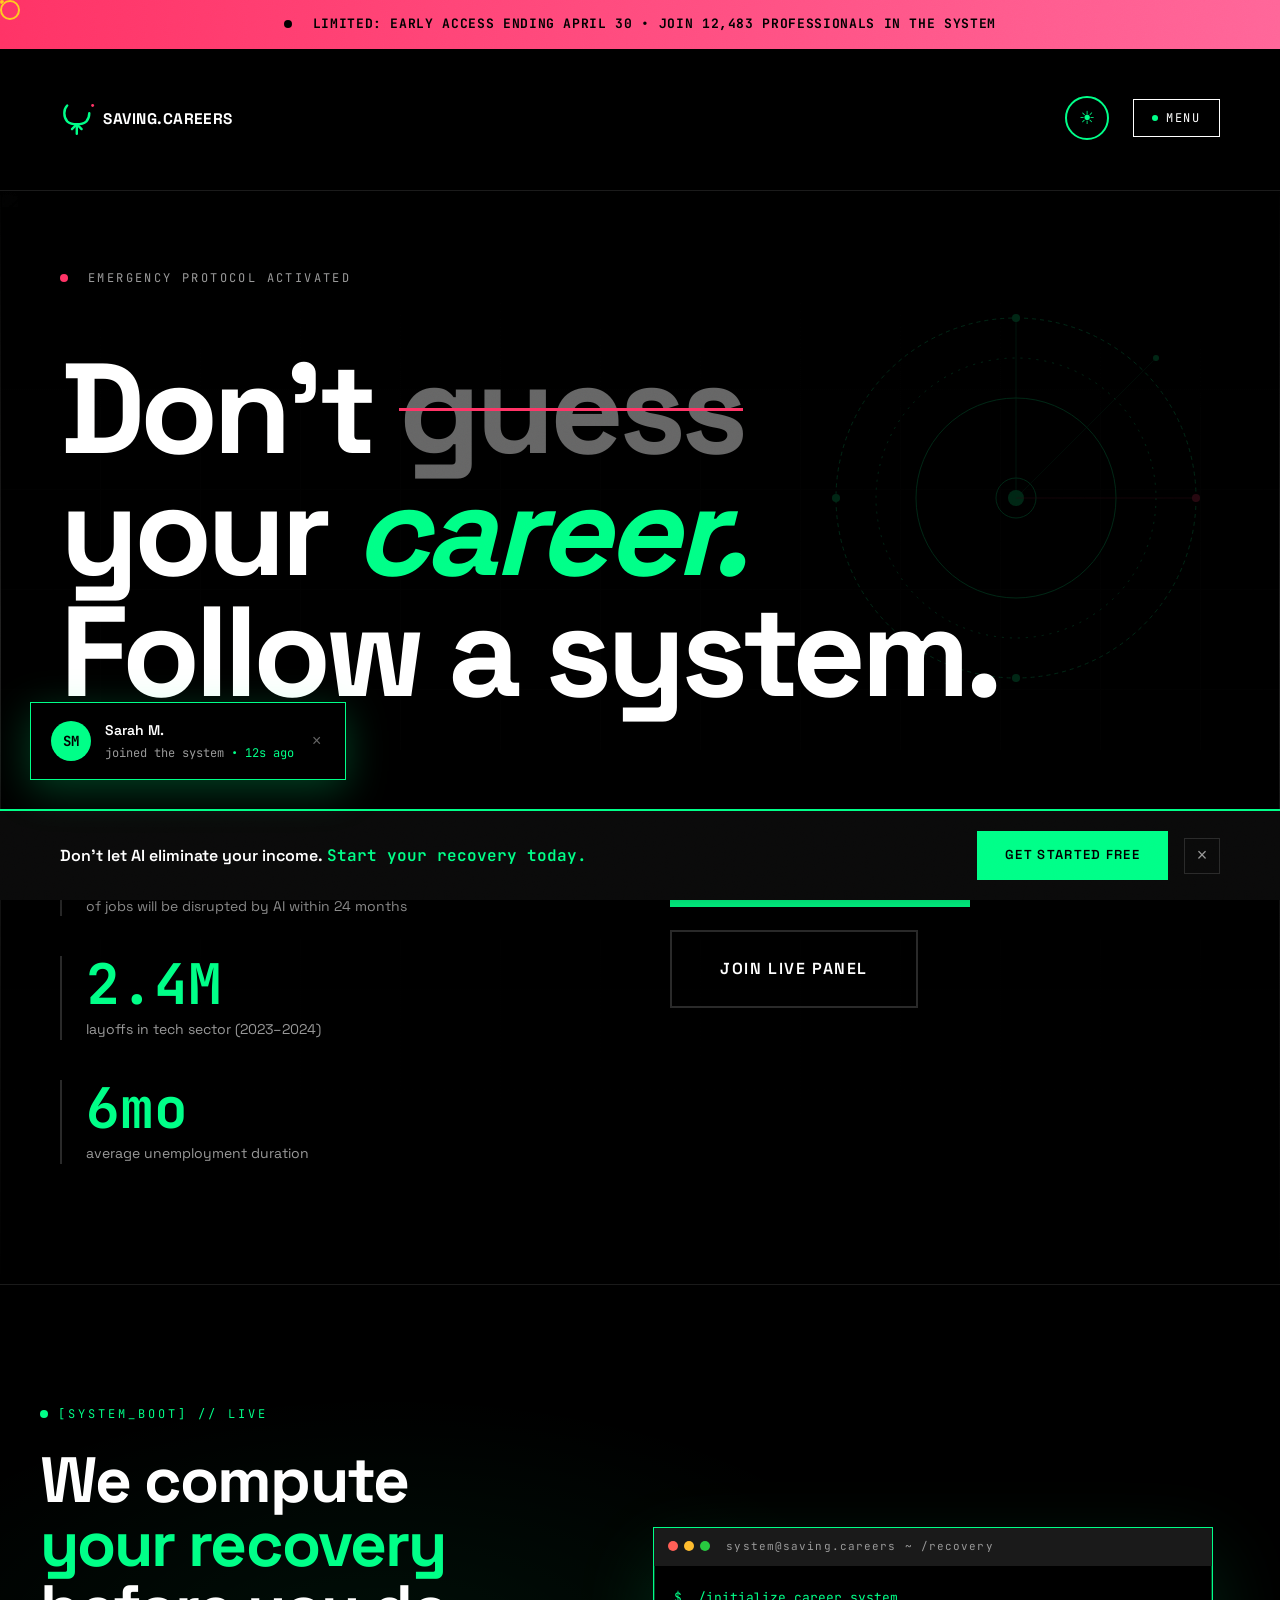
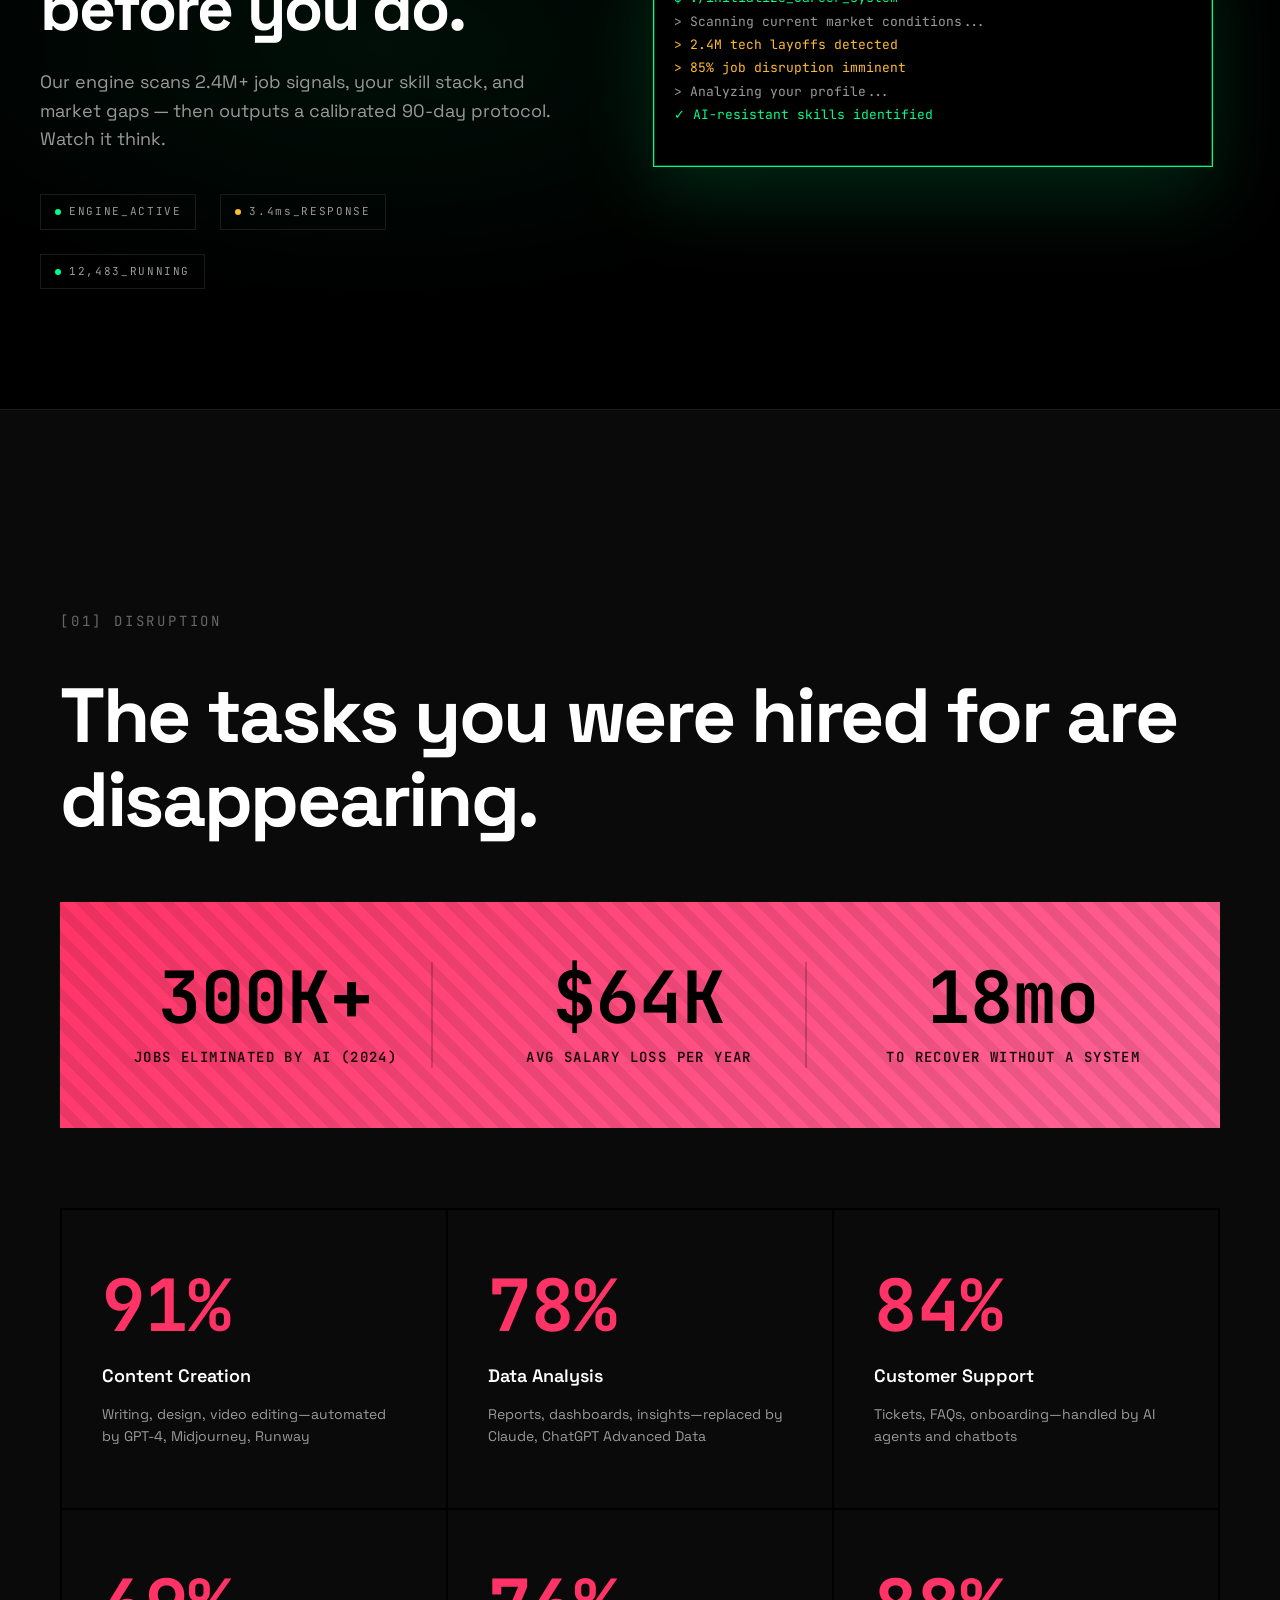
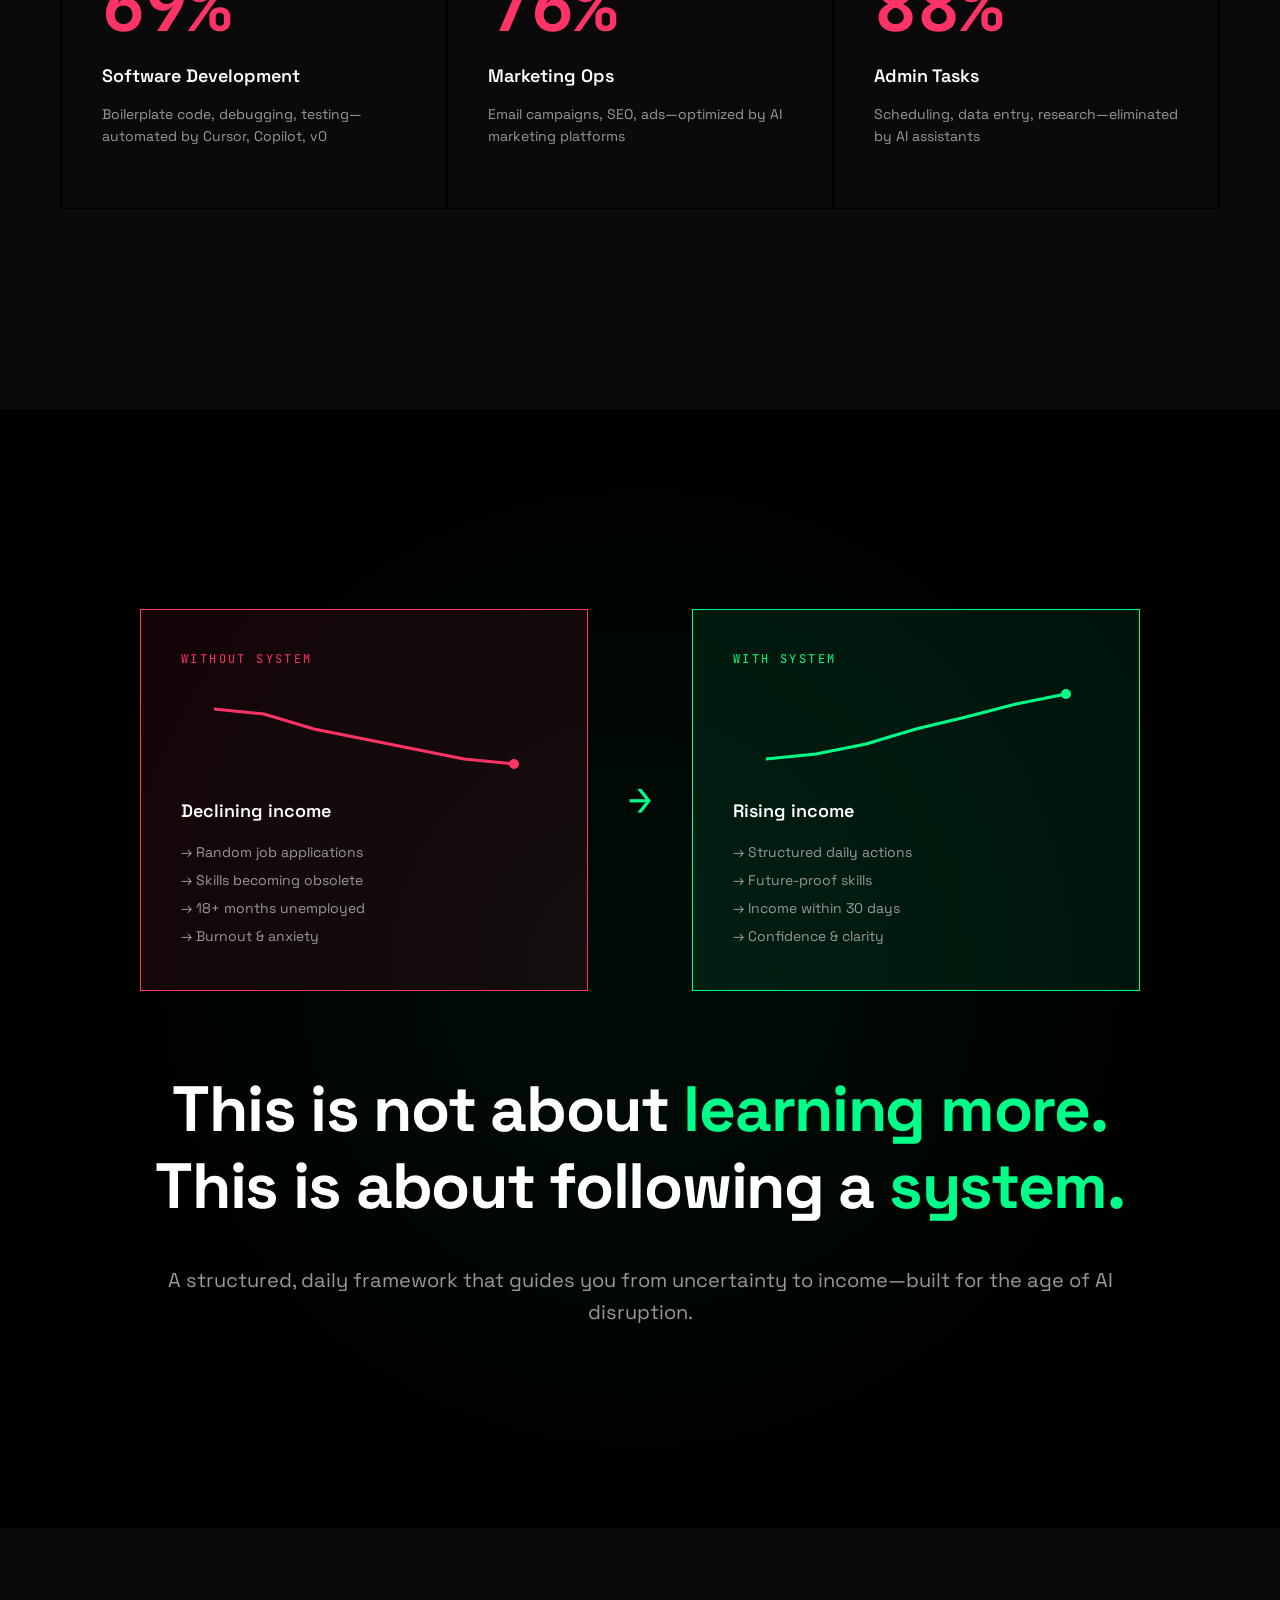
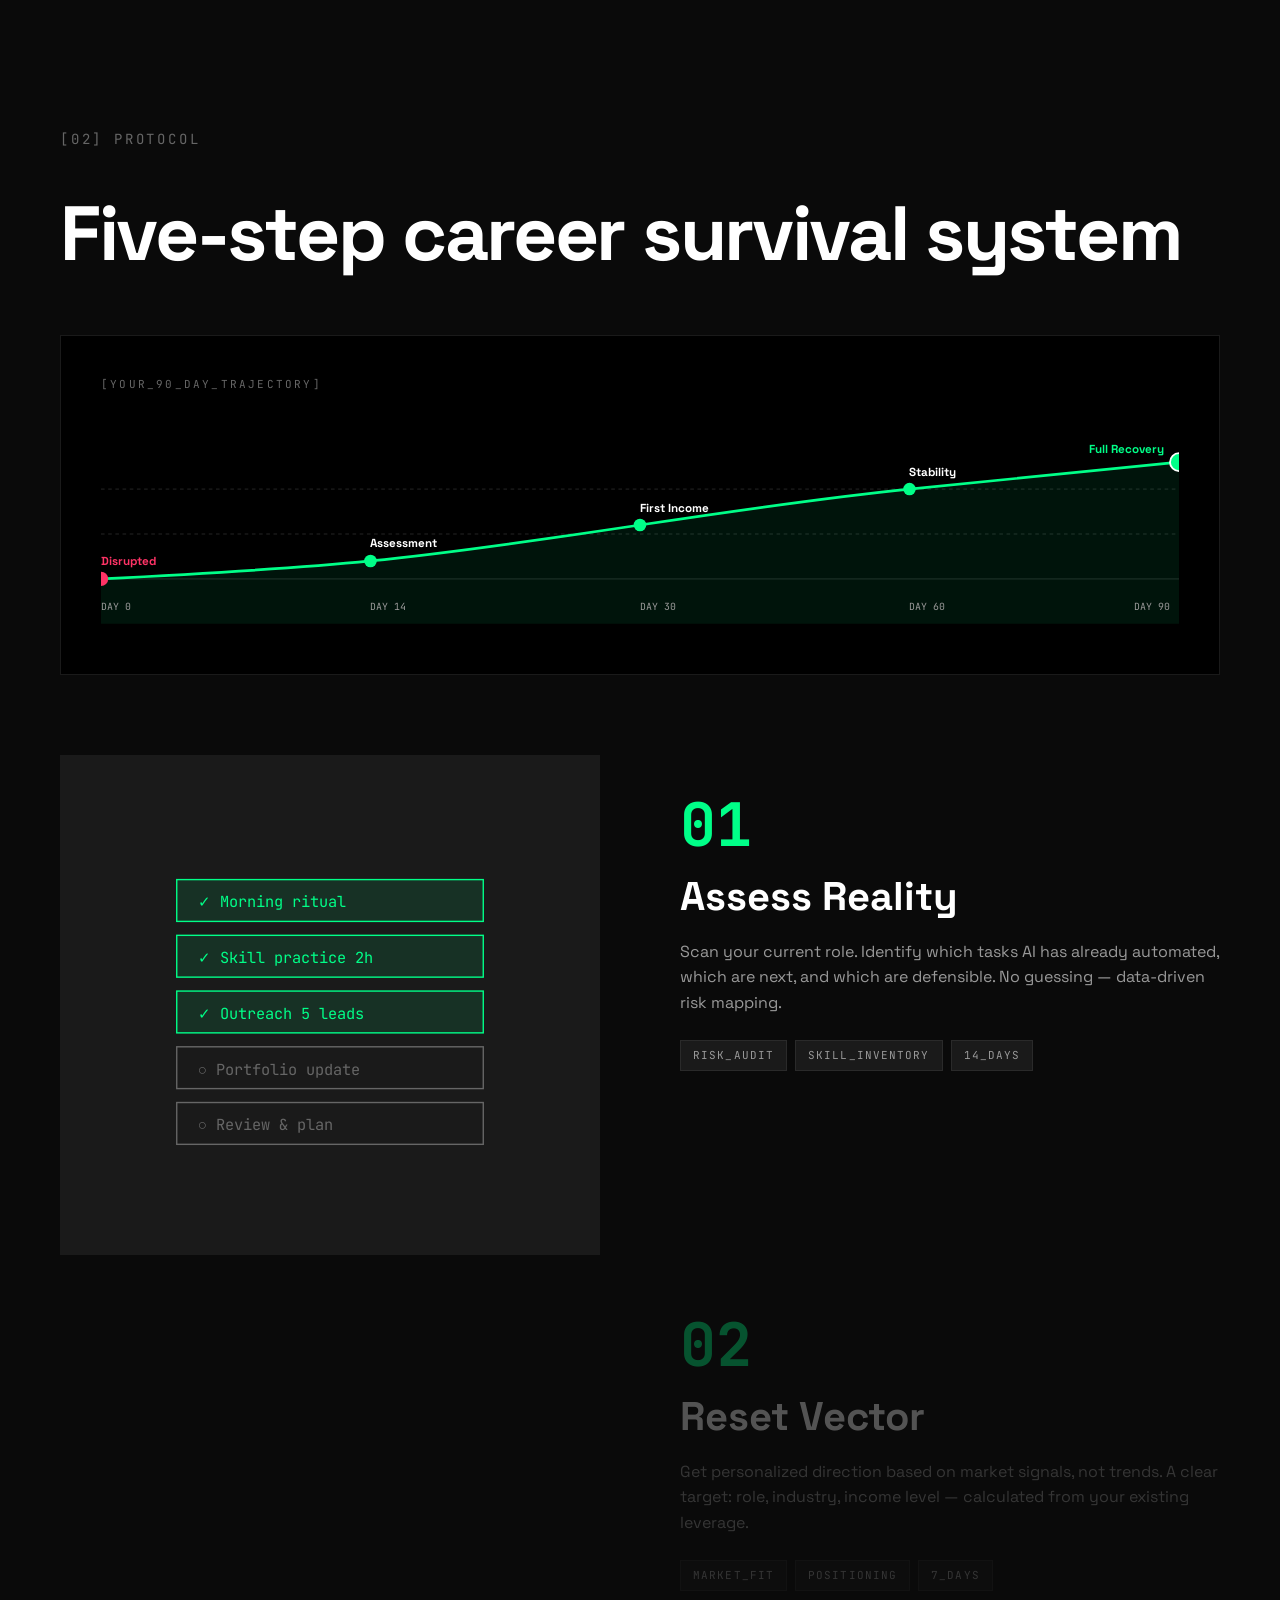
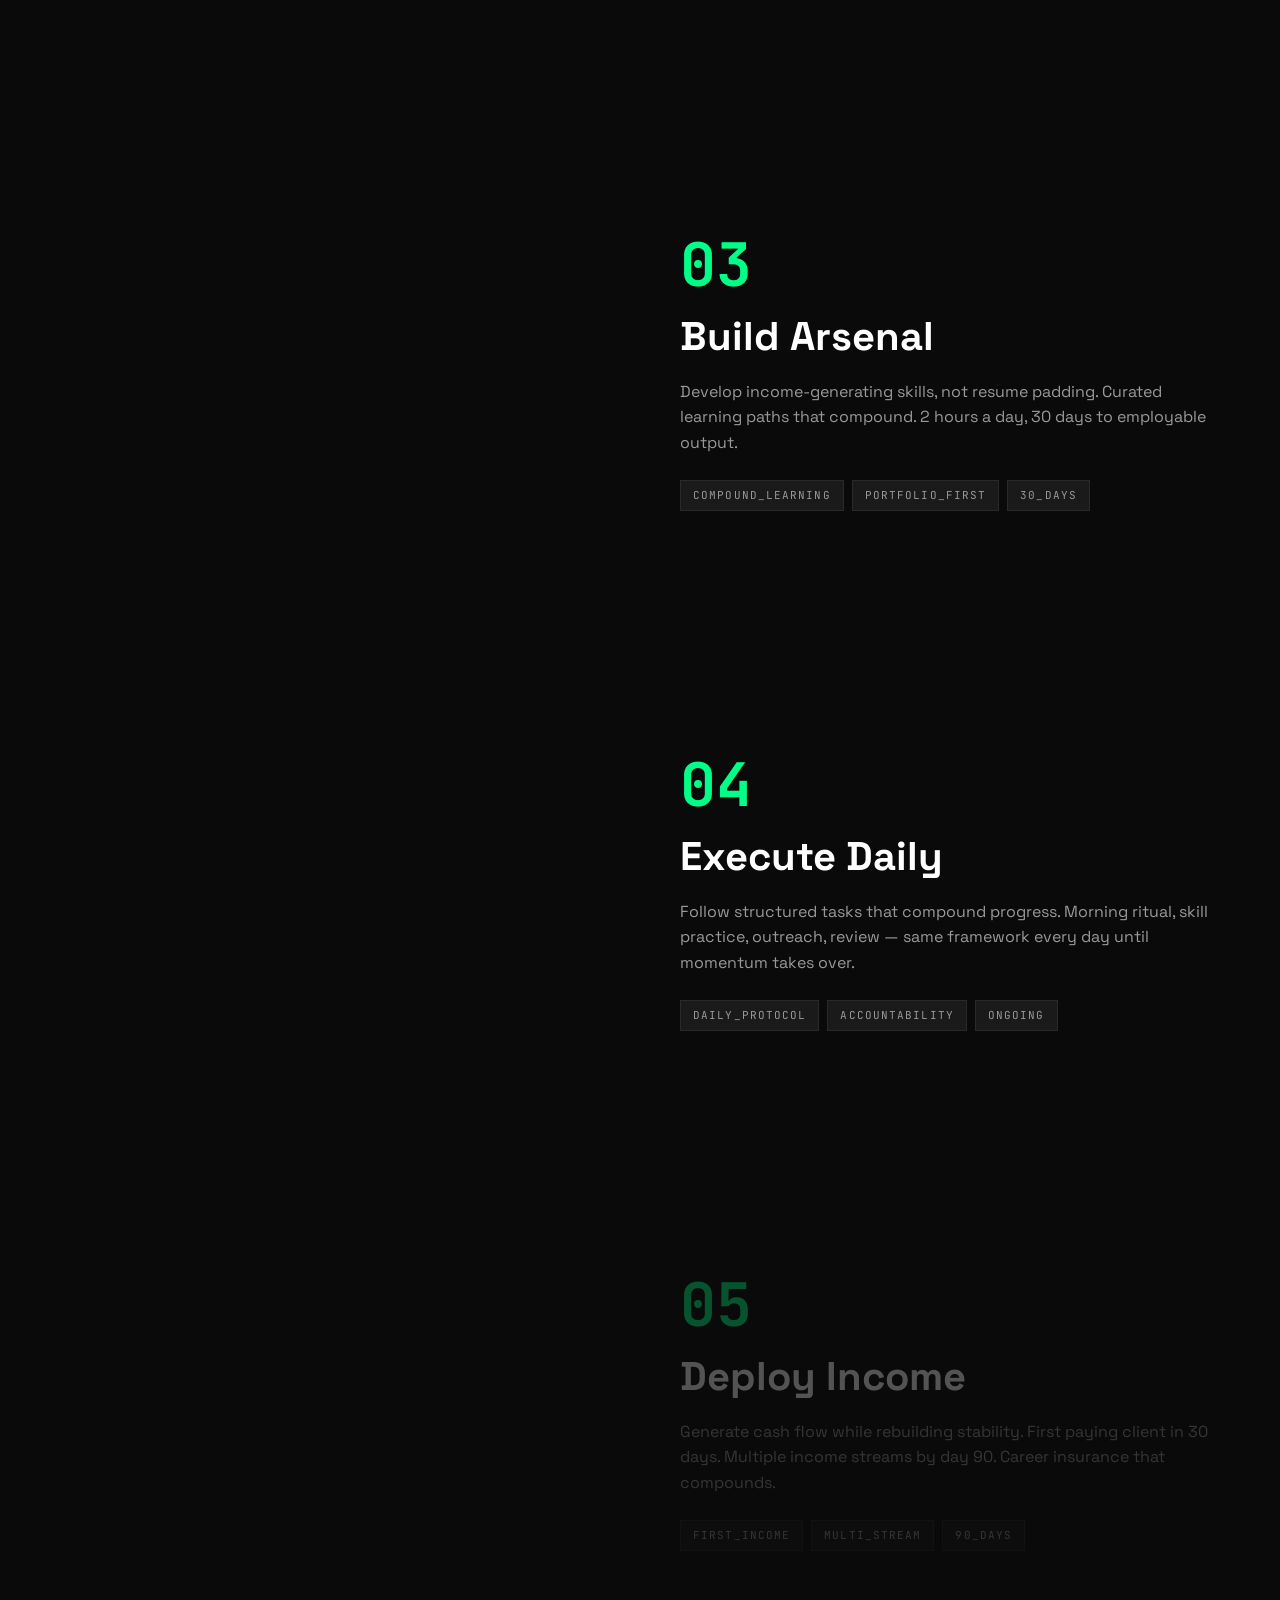
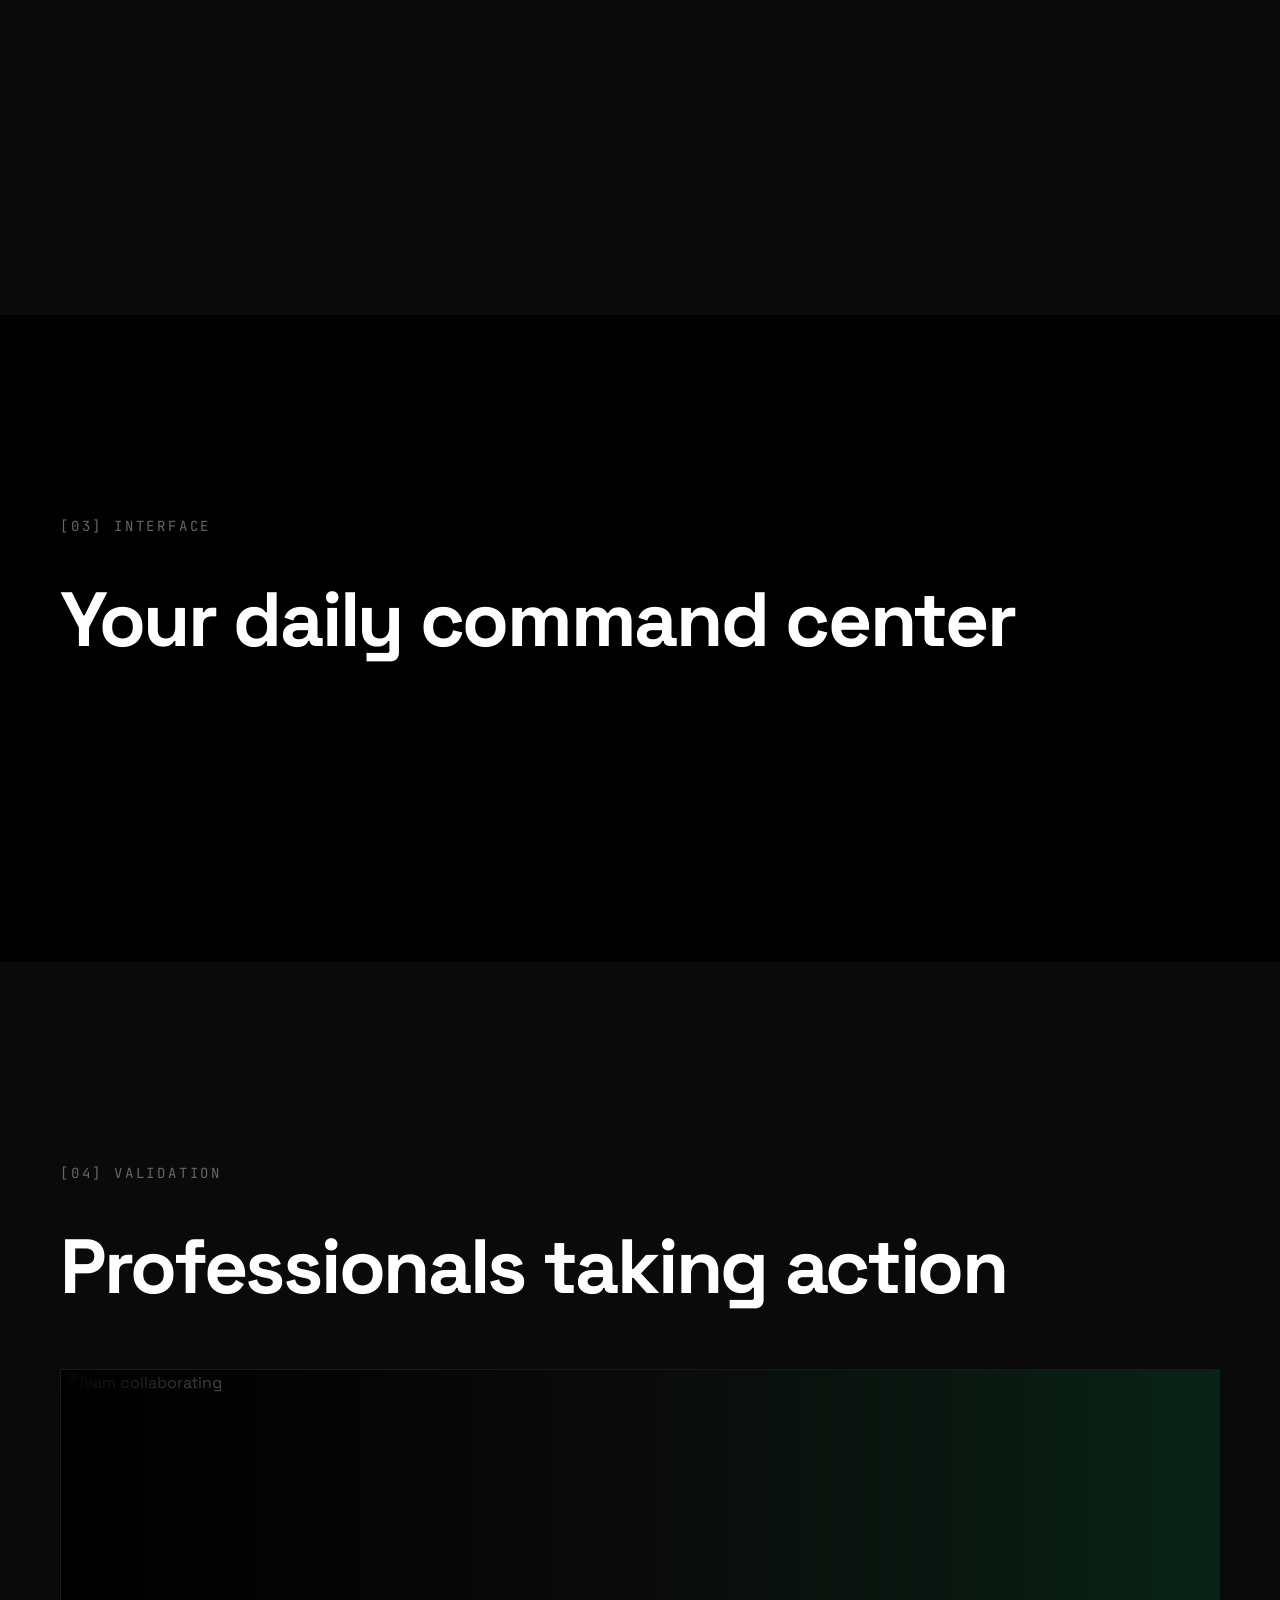
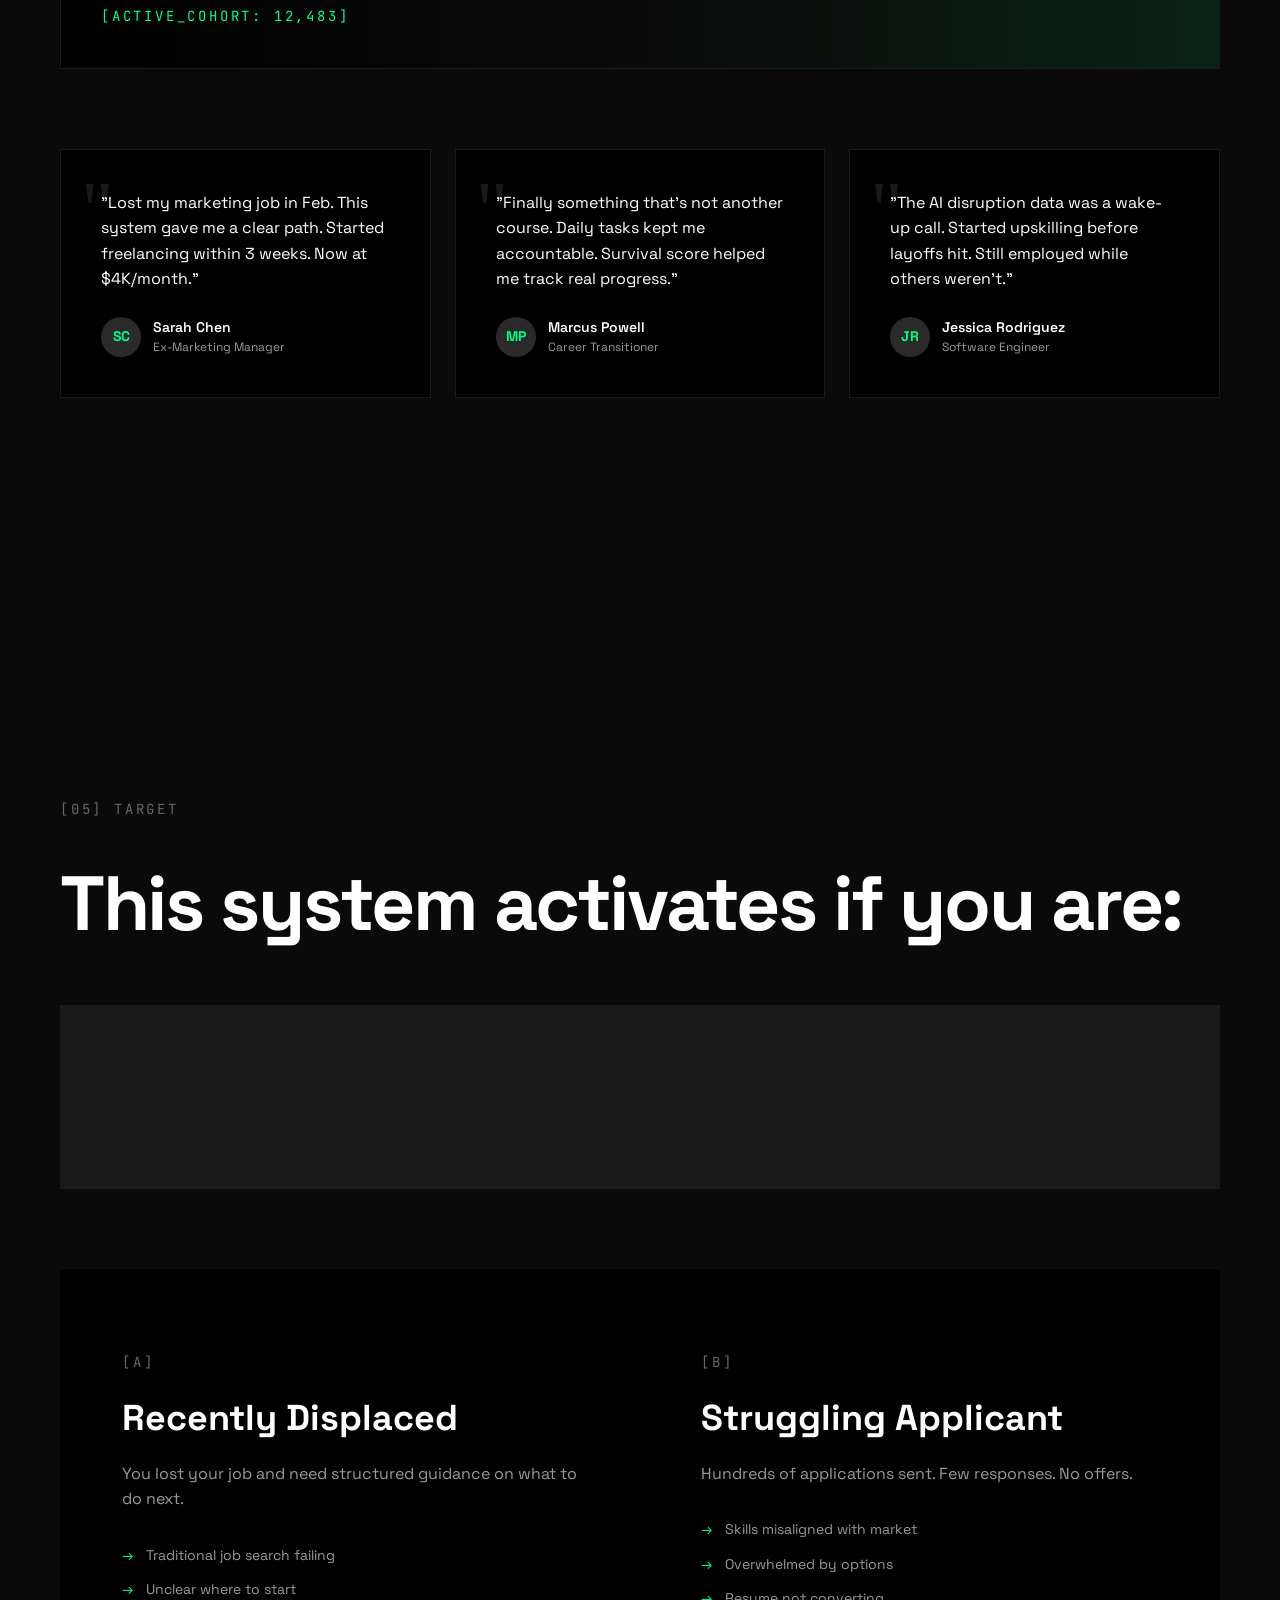
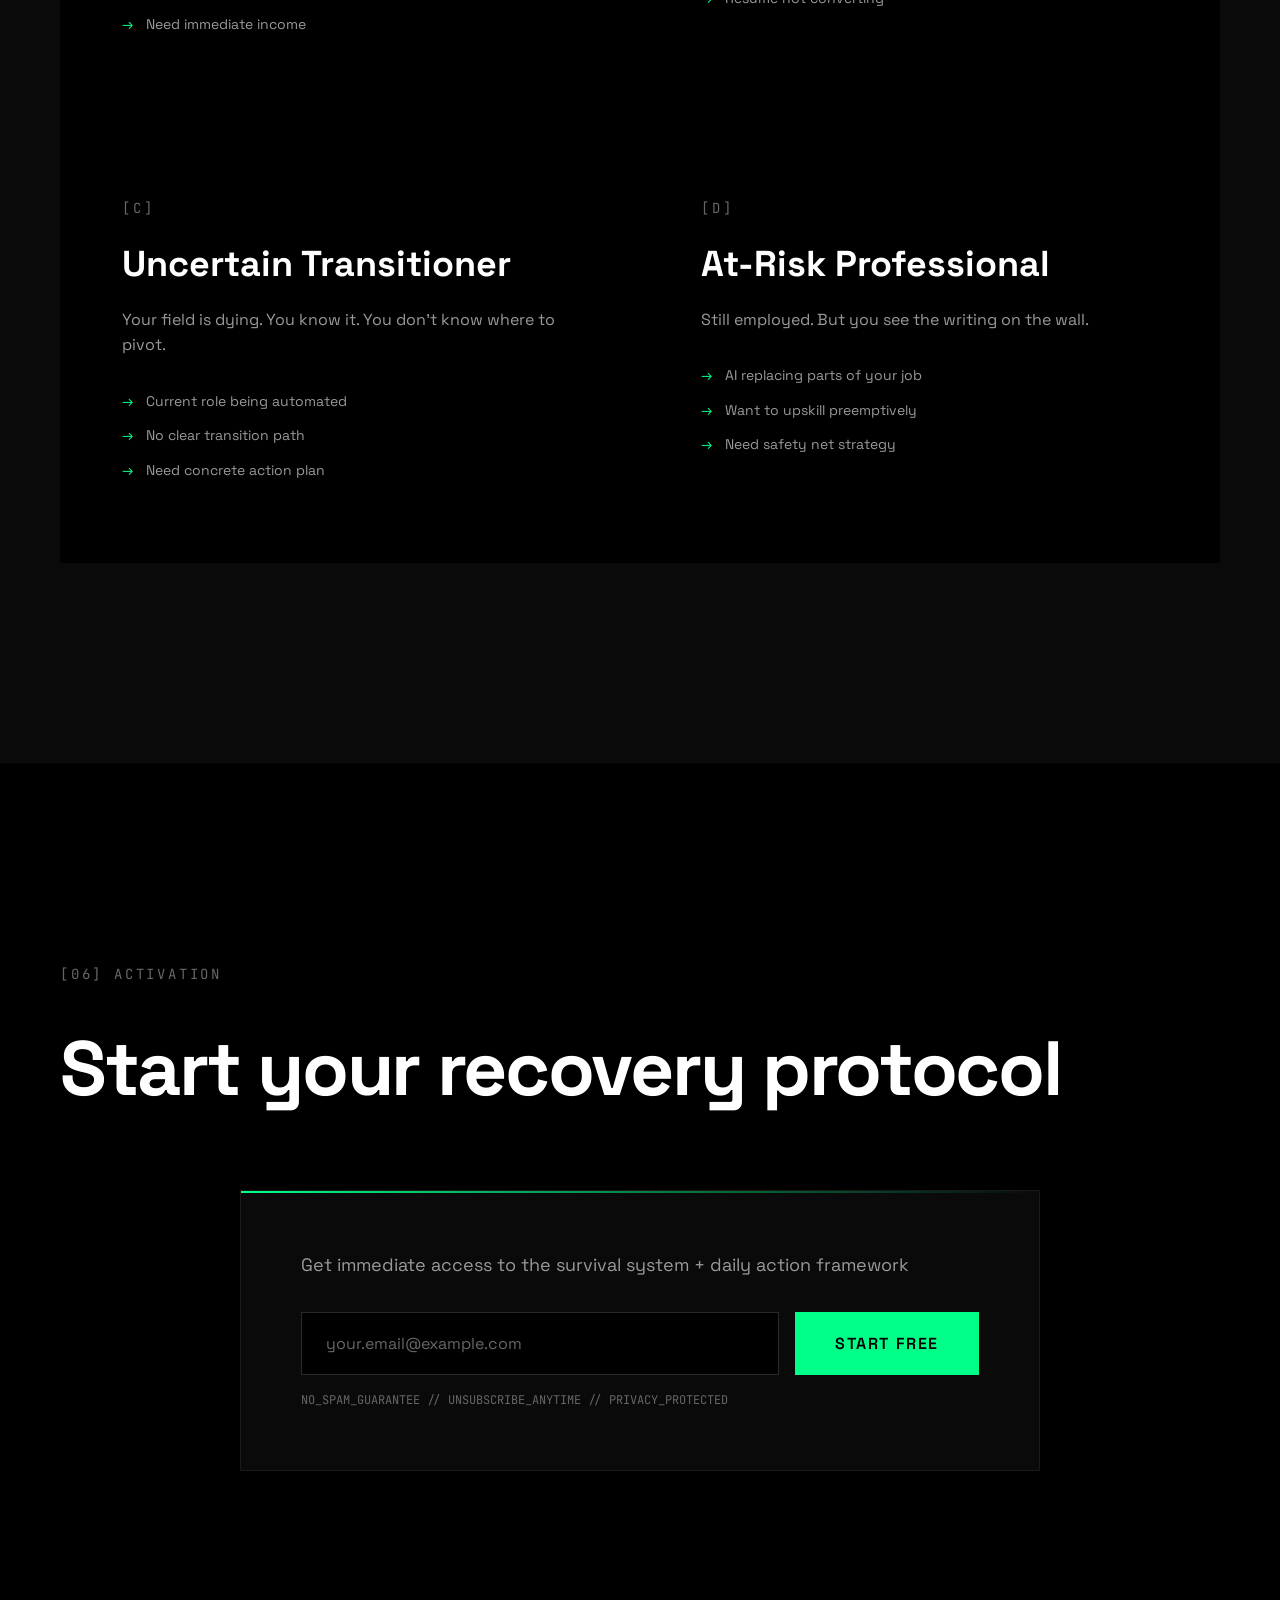
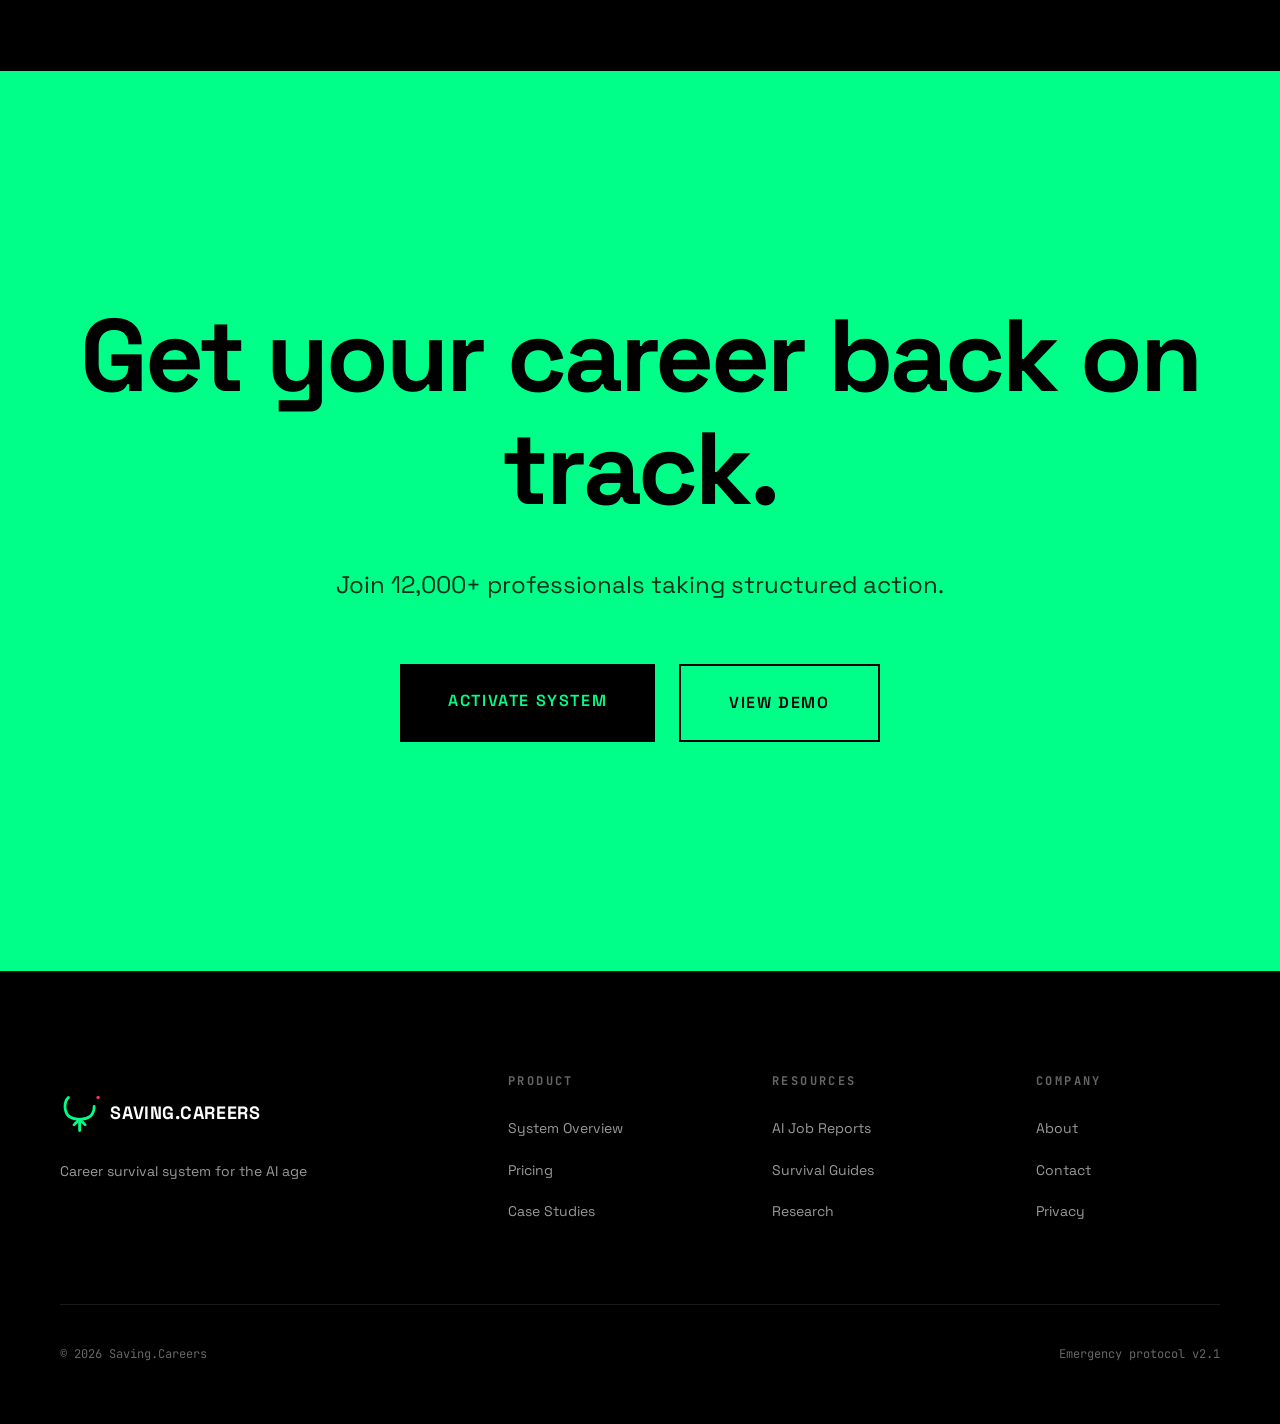
==== index.html @ 86c2dc84 "Initial commit: Saving.Careers website" ====
<!DOCTYPE html>
<html lang="en">
<head>
  <meta charset="UTF-8">
  <meta name="viewport" content="width=device-width, initial-scale=1.0">
  
  <!-- SEO Meta Tags -->
  <title>Saving.Careers — AI Career Survival System | Structured Recovery Plan</title>
  <meta name="description" content="Don't guess your career. Follow a system. A structured daily framework that guides you from AI job disruption to income and stability. Join 12,000+ professionals taking action.">
  <meta name="keywords" content="career survival, AI job disruption, career recovery, job loss, career transition, AI automation, unemployment, career system, professional development">
  <meta name="author" content="Saving.Careers">
  
  <!-- Open Graph / Facebook -->
  <meta property="og:type" content="website">
  <meta property="og:url" content="https://saving.careers/">
  <meta property="og:title" content="Saving.Careers — AI Career Survival System">
  <meta property="og:description" content="A structured daily framework that guides you from AI job disruption to income and stability. Stop guessing. Follow a system.">
  <meta property="og:image" content="https://saving.careers/og-image.png">
  
  <!-- Twitter -->
  <meta property="twitter:card" content="summary_large_image">
  <meta property="twitter:url" content="https://saving.careers/">
  <meta property="twitter:title" content="Saving.Careers — AI Career Survival System">
  <meta property="twitter:description" content="A structured daily framework that guides you from AI job disruption to income and stability. Stop guessing. Follow a system.">
  <meta property="twitter:image" content="https://saving.careers/og-image.png">
  
  <!-- Favicons -->
  <link rel="icon" type="image/svg+xml" href="favicon.svg">
  <link rel="icon" type="image/png" sizes="32x32" href="favicon-32.png">
  <link rel="icon" type="image/png" sizes="16x16" href="favicon-16.png">
  <link rel="apple-touch-icon" sizes="180x180" href="favicon-180.png">
  
  <!-- Enhancements -->
  <link rel="stylesheet" href="enhancements.css">
  <link rel="manifest" href="site.webmanifest">
  
  <!-- Theme Color -->
  <meta name="theme-color" content="#000000">
  
  <!-- Canonical URL -->
  <link rel="canonical" href="https://saving.careers/">
  
  <link rel="preconnect" href="https://fonts.googleapis.com">
  <link rel="preconnect" href="https://fonts.gstatic.com" crossorigin>
  <link href="https://fonts.googleapis.com/css2?family=Space+Grotesk:wght@300;400;500;600;700&family=JetBrains+Mono:wght@400;500;600&display=swap" rel="stylesheet">
  
  <script crossorigin src="https://unpkg.com/react@18.3.1/umd/react.development.js"></script>
  <script crossorigin src="https://unpkg.com/react-dom@18.3.1/umd/react-dom.development.js"></script>
  <script src="https://unpkg.com/@babel/standalone@7.29.0/babel.min.js"></script>
  
  <style>
    /* Preloader - removed, using inline display:none instead */
    
    .preloader-logo {
      width: 120px;
      height: 120px;
      position: relative;
    }
    
    .preloader-logo svg {
      width: 100%;
      height: 100%;
    }
    
    .preloader-logo svg path,
    .preloader-logo svg circle {
      animation: drawPath 2s ease-in-out infinite;
    }
    
    @keyframes drawPath {
      0%, 100% {
        opacity: 1;
        stroke-dashoffset: 0;
      }
      50% {
        opacity: 0.5;
      }
    }
    
    .preloader-text {
      position: absolute;
      bottom: -40px;
      left: 50%;
      transform: translateX(-50%);
      font-family: 'JetBrains Mono', monospace;
      font-size: 11px;
      color: #666;
      letter-spacing: 0.2em;
      animation: pulse 2s ease-in-out infinite;
    }
    
    @keyframes pulse {
      0%, 100% { opacity: 1; }
      50% { opacity: 0.3; }
    }
    
    * {
      margin: 0;
      padding: 0;
      box-sizing: border-box;
    }
    
    :root {
      --bg: #000000;
      --fg: #ffffff;
      --accent: #00ff88;
      --accent-dim: #00cc6a;
      --gray-900: #0a0a0a;
      --gray-800: #1a1a1a;
      --gray-700: #2a2a2a;
      --gray-500: #666666;
      --gray-300: #999999;
      --danger: #ff3366;
      --warning: #ffaa00;
      --nav-text: #ffffff;
      
      --font-display: 'Space Grotesk', sans-serif;
      --font-mono: 'JetBrains Mono', monospace;
    }
    
    /* Light mode */
    body.light-mode {
      --bg: #ffffff;
      --fg: #000000;
      --accent: #00cc6a;
      --gray-900: #f5f5f5;
      --gray-800: #e5e5e5;
      --gray-700: #d0d0d0;
      --gray-500: #999999;
      --gray-300: #666666;
      --nav-text: #000000;
    }
    
    ::selection {
      background: var(--accent);
      color: var(--bg);
    }
    
    html {
      scroll-behavior: smooth;
    }
    
    body {
      font-family: var(--font-display);
      background: var(--bg);
      color: var(--fg);
      line-height: 1.6;
      -webkit-font-smoothing: antialiased;
      overflow-x: hidden;
      cursor: none;
    }
    
    /* Custom Cursor */
    .cursor {
      position: fixed;
      width: 20px;
      height: 20px;
      border: 2px solid var(--accent);
      border-radius: 50%;
      pointer-events: none;
      z-index: 10000;
      transition: transform 0.15s ease, opacity 0.15s ease;
      mix-blend-mode: difference;
    }
    
    .cursor-dot {
      position: fixed;
      width: 4px;
      height: 4px;
      background: var(--accent);
      border-radius: 50%;
      pointer-events: none;
      z-index: 10001;
      transition: transform 0.05s ease;
      mix-blend-mode: difference;
    }
    
    body.cursor-hover .cursor {
      transform: scale(2);
    }
    
    /* Accessibility - skip to content */
    .skip-to-content {
      position: absolute;
      top: -100px;
      left: 20px;
      background: var(--accent);
      color: var(--bg);
      padding: 12px 24px;
      text-decoration: none;
      font-weight: 600;
      z-index: 10000;
      border-radius: 4px;
    }
    
    .skip-to-content:focus {
      top: 20px;
    }
    
    /* Navigation - Minimal */
    nav {
      position: fixed;
      top: 46px;
      left: 0;
      right: 0;
      z-index: 1000;
      padding: 40px 60px;
      display: flex;
      justify-content: space-between;
      align-items: center;
      background: var(--bg);
      border-bottom: 1px solid var(--gray-800);
    }
    
    .logo {
      display: flex;
      align-items: center;
      color: var(--fg);
    }
    
    .logo svg {
      transition: transform 0.3s ease;
    }
    
    .logo:hover svg {
      transform: scale(1.05);
    }
    
    .nav-menu {
      font-size: 14px;
      font-family: var(--font-mono);
      color: var(--fg);
      letter-spacing: 0.05em;
      display: flex;
      align-items: center;
      gap: 24px;
    }
    
    .theme-toggle {
      width: 40px;
      height: 40px;
      border: 1px solid var(--gray-700);
      background: transparent;
      cursor: none;
      display: flex;
      align-items: center;
      justify-content: center;
      font-size: 18px;
      transition: border-color 0.2s ease;
    }
    
    .theme-toggle:hover {
      border-color: var(--accent);
    }
    
    /* Fade-in animation on scroll */
    .fade-in {
      opacity: 0;
      transform: translateY(30px);
      transition: opacity 0.8s ease, transform 0.8s ease;
    }
    
    .fade-in.visible {
      opacity: 1;
      transform: translateY(0);
    }
    
    /* Hero - Kinetic Typography */
    .hero {
      min-height: calc(100vh - 140px);
      display: flex;
      align-items: center;
      justify-content: center;
      position: relative;
      overflow: hidden;
      padding: 80px 60px 120px;
    }
    
    .hero-grid {
      position: absolute;
      inset: 0;
      opacity: 0.03;
      background-image: 
        linear-gradient(var(--gray-700) 1px, transparent 1px),
        linear-gradient(90deg, var(--gray-700) 1px, transparent 1px);
      background-size: 100px 100px;
      pointer-events: none;
    }
    
    .hero-content {
      max-width: 1400px;
      width: 100%;
      position: relative;
      z-index: 1;
    }
    
    .hero-eyebrow {
      font-family: var(--font-mono);
      font-size: 12px;
      letter-spacing: 0.2em;
      text-transform: uppercase;
      color: var(--gray-300);
      margin-bottom: 60px;
      display: flex;
      align-items: center;
      gap: 20px;
    }
    
    .status-indicator {
      width: 8px;
      height: 8px;
      background: var(--danger);
      border-radius: 50%;
      animation: pulse-red 2s ease-in-out infinite;
    }
    
    @keyframes pulse-red {
      0%, 100% { opacity: 1; box-shadow: 0 0 0 0 rgba(255, 51, 102, 0.7); }
      50% { opacity: 0.7; box-shadow: 0 0 0 10px rgba(255, 51, 102, 0); }
    }
    
    .hero-title {
      font-size: clamp(60px, 10vw, 160px);
      font-weight: 700;
      line-height: 0.95;
      letter-spacing: -0.04em;
      margin-bottom: 60px;
      word-wrap: break-word;
    }
    
    .hero-title .line {
      display: block;
      opacity: 1;
      transform: translateY(0);
    }
    
    .hero-title .accent {
      color: var(--accent);
      font-style: italic;
    }
    
    .hero-title .strike {
      position: relative;
      color: var(--gray-500);
    }
    
    .hero-title .strike::after {
      content: '';
      position: absolute;
      left: 0;
      top: 50%;
      width: 100%;
      height: 3px;
      background: var(--danger);
    }
    
    .hero-footer {
      display: grid;
      grid-template-columns: 1fr 1fr;
      gap: 60px;
      margin-top: 120px;
    }
    
    .hero-stat-group {
      display: flex;
      flex-direction: column;
      gap: 40px;
    }
    
    .hero-stat {
      border-left: 2px solid var(--gray-700);
      padding-left: 24px;
    }
    
    /* Hero Stats - Animated Counter */
    .hero-stat-value {
      font-size: 56px;
      font-weight: 700;
      font-family: var(--font-mono);
      color: var(--accent);
      line-height: 1;
      margin-bottom: 8px;
    }
    
    .hero-stat-value.counting {
      animation: pulse-glow 0.5s ease;
    }
    
    @keyframes pulse-glow {
      0%, 100% { text-shadow: 0 0 0 transparent; }
      50% { text-shadow: 0 0 20px var(--accent); }
    }
    
    .hero-stat-label {
      font-size: 14px;
      color: var(--gray-300);
      line-height: 1.4;
    }
    
    .hero-cta {
      display: flex;
      flex-direction: column;
      gap: 24px;
      align-items: flex-start;
    }
    
    .btn-primary {
      padding: 24px 48px;
      background: var(--accent);
      color: var(--bg);
      font-size: 16px;
      font-weight: 600;
      text-transform: uppercase;
      letter-spacing: 0.1em;
      border: none;
      cursor: none;
      position: relative;
      overflow: hidden;
      transition: transform 0.2s ease;
      font-family: var(--font-display);
      text-decoration: none;
      display: inline-block;
    }
    
    .btn-primary::before {
      content: '';
      position: absolute;
      inset: 0;
      background: var(--fg);
      transform: translateX(-100%);
      transition: transform 0.3s ease;
    }
    
    .btn-primary:hover::before {
      transform: translateX(0);
    }
    
    .btn-primary span {
      position: relative;
      z-index: 1;
    }
    
    .btn-secondary {
      padding: 24px 48px;
      background: transparent;
      color: var(--fg);
      font-size: 16px;
      font-weight: 600;
      text-transform: uppercase;
      letter-spacing: 0.1em;
      border: 2px solid var(--gray-700);
      cursor: none;
      transition: border-color 0.3s ease;
      font-family: var(--font-display);
      text-decoration: none;
      display: inline-block;
    }
    
    .btn-secondary:hover {
      border-color: var(--accent);
    }
    
    /* Section Base */
    section {
      padding: 200px 60px;
      position: relative;
    }
    
    .section-number {
      font-family: var(--font-mono);
      font-size: 14px;
      color: var(--gray-500);
      letter-spacing: 0.2em;
      margin-bottom: 40px;
      display: block;
    }
    
    .section-title {
      font-size: clamp(48px, 6vw, 96px);
      font-weight: 700;
      line-height: 1.1;
      letter-spacing: -0.03em;
      margin-bottom: 60px;
      max-width: 1200px;
    }
    
    /* Problem - Data Visualization */
    .problem-section {
      background: var(--gray-900);
    }
    
    .disruption-viz {
      display: grid;
      grid-template-columns: repeat(3, 1fr);
      gap: 2px;
      background: var(--bg);
      padding: 2px;
      margin-top: 80px;
      max-width: 1400px;
    }
    
    .disruption-item {
      background: var(--gray-900);
      padding: 60px 40px;
      position: relative;
      overflow: hidden;
      transition: background 0.3s ease;
    }
    
    .disruption-item:hover {
      background: var(--gray-800);
    }
    
    .disruption-item::before {
      content: '';
      position: absolute;
      top: 0;
      left: 0;
      width: 4px;
      height: 0;
      background: var(--danger);
      transition: height 0.6s cubic-bezier(0.16, 1, 0.3, 1);
    }
    
    .disruption-item:hover::before {
      height: 100%;
    }
    
    .disruption-percent {
      font-size: 72px;
      font-weight: 700;
      font-family: var(--font-mono);
      color: var(--danger);
      line-height: 1;
      margin-bottom: 20px;
    }
    
    .disruption-label {
      font-size: 18px;
      font-weight: 600;
      margin-bottom: 12px;
    }
    
    .disruption-desc {
      font-size: 14px;
      color: var(--gray-300);
      line-height: 1.6;
    }
    
    /* Shift Section - Immersive */
    .shift-section {
      min-height: 100vh;
      display: flex;
      align-items: center;
      justify-content: center;
      background: var(--bg);
      position: relative;
      overflow: hidden;
    }
    
    .shift-radial {
      position: absolute;
      inset: 0;
      background: radial-gradient(circle at center, rgba(0, 255, 136, 0.05) 0%, transparent 70%);
      pointer-events: none;
    }
    
    .shift-content {
      max-width: 1000px;
      text-align: center;
      position: relative;
      z-index: 1;
    }
    
    .shift-quote {
      font-size: clamp(32px, 5vw, 72px);
      font-weight: 700;
      line-height: 1.2;
      letter-spacing: -0.02em;
      margin-bottom: 40px;
    }
    
    .shift-quote .highlight {
      color: var(--accent);
      position: relative;
      display: inline-block;
    }
    
    .shift-subtext {
      font-size: 20px;
      color: var(--gray-300);
      line-height: 1.6;
    }
    
    /* System Preview - 3D Cards */
    .system-section {
      background: var(--gray-900);
    }
    
    .system-grid {
      display: grid;
      grid-template-columns: repeat(5, 1fr);
      gap: 24px;
      margin-top: 80px;
      perspective: 1000px;
    }
    
    .system-step {
      background: var(--bg);
      padding: 40px 32px;
      position: relative;
      transition: transform 0.3s ease;
      border: 1px solid var(--gray-800);
    }
    
    .system-step:hover {
      transform: translateY(-8px) rotateX(2deg);
      border-color: var(--accent);
    }
    
    .step-num {
      font-family: var(--font-mono);
      font-size: 48px;
      font-weight: 700;
      color: var(--gray-700);
      line-height: 1;
      margin-bottom: 24px;
    }
    
    .system-step:hover .step-num {
      color: var(--accent);
    }
    
    .step-title {
      font-size: 18px;
      font-weight: 700;
      margin-bottom: 12px;
    }
    
    .step-desc {
      font-size: 13px;
      color: var(--gray-300);
      line-height: 1.5;
    }
    
    /* Dashboard - Immersive */
    .dashboard-section {
      background: var(--bg);
      padding: 200px 60px;
    }
    
    #dashboard-root {
      margin-top: 100px;
    }
    
    /* Social Proof */
    .social-proof-section {
      background: var(--gray-900);
    }
    
    .testimonials-grid {
      display: grid;
      grid-template-columns: repeat(3, 1fr);
      gap: 24px;
      margin-top: 80px;
    }
    
    .testimonial {
      background: var(--bg);
      border: 1px solid var(--gray-800);
      padding: 40px;
      position: relative;
    }
    
    .testimonial::before {
      content: '"';
      position: absolute;
      top: 20px;
      left: 20px;
      font-size: 80px;
      color: var(--gray-800);
      font-family: Georgia, serif;
      line-height: 1;
    }
    
    .testimonial-text {
      font-size: 16px;
      line-height: 1.6;
      margin-bottom: 24px;
      position: relative;
      z-index: 1;
    }
    
    .testimonial-author {
      display: flex;
      align-items: center;
      gap: 12px;
      font-size: 14px;
    }
    
    .testimonial-avatar {
      width: 40px;
      height: 40px;
      border-radius: 50%;
      background: var(--gray-700);
      display: flex;
      align-items: center;
      justify-content: center;
      font-weight: 700;
      color: var(--accent);
    }
    
    .testimonial-info {
      flex: 1;
    }
    
    .testimonial-name {
      font-weight: 600;
      color: var(--fg);
    }
    
    .testimonial-role {
      font-size: 12px;
      color: var(--gray-300);
    }
    
    /* Audience - Asymmetric Layout */
    .audience-section {
      background: var(--gray-900);
    }
    
    .audience-grid {
      display: grid;
      grid-template-columns: repeat(2, 1fr);
      gap: 2px;
      background: var(--bg);
      padding: 2px;
      margin-top: 80px;
    }
    
    .audience-card {
      background: var(--bg);
      padding: 80px 60px;
      position: relative;
      overflow: hidden;
    }
    
    .audience-card::before {
      content: '';
      position: absolute;
      inset: 0;
      background: linear-gradient(135deg, transparent 0%, var(--accent) 100%);
      opacity: 0;
      transition: opacity 0.5s ease;
    }
    
    .audience-card:hover::before {
      opacity: 0.03;
    }
    
    .audience-number {
      font-family: var(--font-mono);
      font-size: 14px;
      color: var(--gray-500);
      letter-spacing: 0.2em;
      margin-bottom: 24px;
    }
    
    .audience-title {
      font-size: 36px;
      font-weight: 700;
      margin-bottom: 20px;
      line-height: 1.2;
    }
    
    .audience-desc {
      font-size: 16px;
      color: var(--gray-300);
      line-height: 1.6;
      margin-bottom: 32px;
    }
    
    .audience-points {
      display: flex;
      flex-direction: column;
      gap: 12px;
    }
    
    .audience-point {
      font-size: 14px;
      color: var(--gray-300);
      padding-left: 24px;
      position: relative;
    }
    
    .audience-point::before {
      content: '→';
      position: absolute;
      left: 0;
      color: var(--accent);
    }
    
    /* Email Capture CTA */
    .email-cta-section {
      background: var(--bg);
    }
    
    .email-form-container {
      max-width: 800px;
      margin: 80px auto 0;
      background: var(--gray-900);
      border: 1px solid var(--gray-800);
      padding: 60px;
      position: relative;
    }
    
    .email-form-container::before {
      content: '';
      position: absolute;
      top: 0;
      left: 0;
      right: 0;
      height: 2px;
      background: linear-gradient(90deg, var(--accent) 0%, transparent 100%);
    }
    
    .email-form {
      display: flex;
      gap: 16px;
      margin-top: 32px;
    }
    
    .email-input {
      flex: 1;
      padding: 20px 24px;
      background: var(--bg);
      border: 1px solid var(--gray-700);
      color: var(--fg);
      font-size: 16px;
      font-family: var(--font-display);
      transition: border-color 0.2s ease;
    }
    
    .email-input:focus {
      outline: none;
      border-color: var(--accent);
    }
    
    .email-input::placeholder {
      color: var(--gray-500);
    }
    
    .email-submit {
      padding: 20px 40px;
      background: var(--accent);
      color: var(--bg);
      border: none;
      font-size: 16px;
      font-weight: 600;
      text-transform: uppercase;
      letter-spacing: 0.1em;
      cursor: none;
      font-family: var(--font-display);
      transition: transform 0.2s ease;
    }
    
    .email-submit:hover {
      transform: scale(1.05);
    }
    
    .email-privacy {
      margin-top: 16px;
      font-size: 12px;
      color: var(--gray-500);
      font-family: var(--font-mono);
    }
    
    .form-error {
      color: var(--danger);
      font-size: 14px;
      margin-top: 12px;
      font-family: var(--font-mono);
    }
    
    .form-success {
      color: var(--accent);
      font-size: 14px;
      margin-top: 12px;
      font-family: var(--font-mono);
    }
    
    /* Final CTA - Bold */
    .final-cta-section {
      min-height: 100vh;
      display: flex;
      align-items: center;
      justify-content: center;
      background: var(--accent);
      color: var(--bg);
      position: relative;
      overflow: hidden;
    }
    
    .final-cta-content {
      max-width: 1200px;
      text-align: center;
      position: relative;
      z-index: 1;
    }
    
    .final-cta-title {
      font-size: clamp(60px, 8vw, 120px);
      font-weight: 700;
      line-height: 1.1;
      letter-spacing: -0.03em;
      margin-bottom: 40px;
    }
    
    .final-cta-subtitle {
      font-size: 24px;
      margin-bottom: 60px;
      opacity: 0.8;
    }
    
    .final-cta-buttons {
      display: flex;
      gap: 24px;
      justify-content: center;
      flex-wrap: wrap;
    }
    
    .btn-inverted {
      padding: 24px 48px;
      background: var(--bg);
      color: var(--accent);
      font-size: 16px;
      font-weight: 600;
      text-transform: uppercase;
      letter-spacing: 0.1em;
      border: none;
      cursor: none;
      font-family: var(--font-display);
      text-decoration: none;
      display: inline-block;
      transition: transform 0.2s ease;
    }
    
    .btn-inverted:hover {
      transform: scale(1.05);
    }
    
    .btn-outline {
      padding: 24px 48px;
      background: transparent;
      color: var(--bg);
      font-size: 16px;
      font-weight: 600;
      text-transform: uppercase;
      letter-spacing: 0.1em;
      border: 2px solid var(--bg);
      cursor: none;
      font-family: var(--font-display);
      text-decoration: none;
      display: inline-block;
      transition: all 0.3s ease;
    }
    
    .btn-outline:hover {
      background: var(--bg);
      color: var(--accent);
    }
    
    /* Footer */
    footer {
      background: var(--bg);
      padding: 100px 60px 60px;
      border-top: 1px solid var(--gray-800);
    }
    
    .footer-grid {
      display: grid;
      grid-template-columns: 2fr 1fr 1fr 1fr;
      gap: 80px;
      margin-bottom: 80px;
      max-width: 1400px;
    }
    
    .footer-brand svg {
      transition: transform 0.3s ease;
    }
    
    .footer-brand:hover svg {
      transform: scale(1.05);
    }
    
    .footer-tagline {
      color: var(--gray-300);
      font-size: 14px;
    }
    
    .footer-column h4 {
      font-size: 12px;
      font-family: var(--font-mono);
      letter-spacing: 0.2em;
      text-transform: uppercase;
      color: var(--gray-500);
      margin-bottom: 24px;
    }
    
    .footer-column ul {
      list-style: none;
      display: flex;
      flex-direction: column;
      gap: 16px;
    }
    
    .footer-column a {
      color: var(--gray-300);
      text-decoration: none;
      font-size: 14px;
      transition: color 0.2s ease;
    }
    
    .footer-column a:hover {
      color: var(--accent);
    }
    
    .footer-bottom {
      padding-top: 40px;
      border-top: 1px solid var(--gray-800);
      display: flex;
      justify-content: space-between;
      align-items: center;
      font-size: 12px;
      color: var(--gray-500);
      font-family: var(--font-mono);
    }
    
    /* === CRO ELEMENTS === */
    
    /* Urgency Banner */
    .urgency-banner {
      position: relative;
      z-index: 1001;
      background: linear-gradient(90deg, #ff3366 0%, #ff6699 100%);
      color: #000;
      padding: 14px 60px;
      text-align: center;
      font-size: 13px;
      font-weight: 700;
      font-family: var(--font-mono);
      letter-spacing: 0.05em;
      text-transform: uppercase;
    }
    
    .urgency-banner .pulse-dot {
      display: inline-block;
      width: 8px;
      height: 8px;
      background: #000;
      border-radius: 50%;
      margin-right: 12px;
      vertical-align: middle;
      animation: pulse-black 2s ease-in-out infinite;
    }
    
    @keyframes pulse-black {
      0%, 100% { opacity: 1; transform: scale(1); }
      50% { opacity: 0.4; transform: scale(1.3); }
    }
    
    /* Push nav down below urgency banner */
    nav {
      top: 46px;
    }
    
    /* Add top padding to account for fixed banner + nav */
    main {
      padding-top: 140px;
    }
    
    /* Theme Toggle - visible in both modes */
    .theme-toggle {
      width: 44px;
      height: 44px;
      border: 2px solid var(--accent);
      background: var(--bg);
      color: var(--accent);
      cursor: none;
      display: flex;
      align-items: center;
      justify-content: center;
      font-size: 18px;
      transition: all 0.2s ease;
      border-radius: 50%;
    }
    
    .theme-toggle:hover {
      background: var(--accent);
      color: var(--bg);
      transform: rotate(180deg);
    }
    
    /* Stats Highlight Box */
    .stats-highlight {
      background: linear-gradient(135deg, #ff3366 0%, #ff6699 100%);
      color: #000;
      padding: 60px 40px;
      margin: 60px 0 80px;
      position: relative;
      overflow: hidden;
      max-width: 1400px;
    }
    
    .stats-highlight::before {
      content: '';
      position: absolute;
      inset: 0;
      background: repeating-linear-gradient(
        45deg,
        transparent,
        transparent 10px,
        rgba(0,0,0,0.08) 10px,
        rgba(0,0,0,0.08) 20px
      );
      pointer-events: none;
    }
    
    .stats-highlight-content {
      position: relative;
      z-index: 1;
      display: grid;
      grid-template-columns: repeat(3, 1fr);
      gap: 40px;
      text-align: center;
    }
    
    .stats-highlight-item {
      font-family: var(--font-mono);
      border-right: 2px solid rgba(0,0,0,0.2);
      padding: 0 20px;
    }
    
    .stats-highlight-item:last-child {
      border-right: none;
    }
    
    .stats-highlight-value {
      font-size: 72px;
      font-weight: 700;
      line-height: 1;
      margin-bottom: 12px;
    }
    
    .stats-highlight-label {
      font-size: 14px;
      opacity: 0.9;
      text-transform: uppercase;
      letter-spacing: 0.1em;
      font-weight: 600;
    }
    
    /* Exit Intent Popup */
    .exit-popup {
      position: fixed;
      inset: 0;
      background: rgba(0, 0, 0, 0.92);
      backdrop-filter: blur(10px);
      z-index: 9999;
      display: none;
      align-items: center;
      justify-content: center;
      padding: 40px;
      animation: fadeIn 0.3s ease;
    }
    
    .exit-popup.active {
      display: flex;
    }
    
    @keyframes fadeIn {
      from { opacity: 0; }
      to { opacity: 1; }
    }
    
    .exit-popup-content {
      background: var(--bg);
      border: 2px solid #ff3366;
      max-width: 600px;
      padding: 60px;
      position: relative;
      animation: slideDown 0.4s cubic-bezier(0.16, 1, 0.3, 1);
    }
    
    @keyframes slideDown {
      from { transform: translateY(-50px); opacity: 0; }
      to { transform: translateY(0); opacity: 1; }
    }
    
    .exit-popup-close {
      position: absolute;
      top: 20px;
      right: 20px;
      width: 40px;
      height: 40px;
      border: 1px solid var(--gray-700);
      background: transparent;
      color: var(--fg);
      font-size: 20px;
      cursor: none;
      line-height: 1;
      transition: all 0.2s ease;
    }
    
    .exit-popup-close:hover {
      border-color: #ff3366;
      color: #ff3366;
    }
    
    .exit-popup-title {
      font-size: 42px;
      font-weight: 700;
      margin-bottom: 20px;
      color: #ff3366;
      line-height: 1.1;
    }
    
    .exit-popup-text {
      font-size: 18px;
      color: var(--gray-300);
      margin-bottom: 32px;
      line-height: 1.6;
    }
    
    .exit-popup-text strong {
      color: var(--accent);
    }
    
    .exit-popup-cta {
      display: flex;
      gap: 16px;
      flex-wrap: wrap;
    }
    
    .exit-popup-cta .btn-secondary {
      padding: 20px 32px;
      font-size: 14px;
    }
    
    /* Sticky CTA Bar */
    .sticky-cta {
      position: fixed;
      bottom: 0;
      left: 0;
      right: 0;
      background: var(--gray-900);
      border-top: 2px solid var(--accent);
      padding: 20px 60px;
      display: none;
      align-items: center;
      justify-content: space-between;
      z-index: 998;
      gap: 20px;
      box-shadow: 0 -10px 40px rgba(0,0,0,0.5);
    }
    
    .sticky-cta.visible {
      display: flex;
      animation: slideUpBar 0.4s cubic-bezier(0.16, 1, 0.3, 1);
    }
    
    @keyframes slideUpBar {
      from { transform: translateY(100%); }
      to { transform: translateY(0); }
    }
    
    .sticky-cta-text {
      font-size: 16px;
      font-weight: 600;
      color: var(--fg);
    }
    
    .sticky-cta-text span {
      color: var(--accent);
      font-family: var(--font-mono);
    }
    
    .sticky-cta-actions {
      display: flex;
      gap: 16px;
      align-items: center;
    }
    
    .sticky-cta .btn-primary {
      padding: 14px 28px;
      font-size: 13px;
    }
    
    .sticky-cta-close {
      background: transparent;
      border: 1px solid var(--gray-700);
      color: var(--gray-300);
      font-size: 18px;
      cursor: none;
      width: 36px;
      height: 36px;
      display: flex;
      align-items: center;
      justify-content: center;
      transition: all 0.2s ease;
    }
    
    .sticky-cta-close:hover {
      border-color: var(--fg);
      color: var(--fg);
    }
    
    /* Responsive */
    @media (max-width: 1024px) {
      nav {
        padding: 30px 40px;
      }
      
      section {
        padding: 120px 40px;
      }
      
      .hero {
        padding: 120px 40px;
      }
      
      .hero-footer {
        grid-template-columns: 1fr;
        gap: 40px;
      }
      
      .disruption-viz,
      .system-grid,
      .audience-grid,
      .testimonials-grid {
        grid-template-columns: 1fr;
      }
      
      .footer-grid {
        grid-template-columns: 1fr;
        gap: 40px;
      }
      
      .email-form {
        flex-direction: column;
      }
    }
    
    @media (max-width: 1024px) {
      .urgency-banner {
        padding: 12px 20px;
        font-size: 11px;
      }
      
      .stats-highlight-content {
        grid-template-columns: 1fr;
      }
      
      .stats-highlight-item {
        border-right: none;
        border-bottom: 2px solid rgba(0,0,0,0.2);
        padding-bottom: 30px;
      }
      
      .stats-highlight-item:last-child {
        border-bottom: none;
      }
      
      .sticky-cta {
        padding: 16px 20px;
        flex-direction: column;
        gap: 12px;
      }
      
      .exit-popup-content {
        padding: 40px 24px;
      }
      
      .exit-popup-title {
        font-size: 32px;
      }
    }
    
    @media (max-width: 768px) {
      .cursor,
      .cursor-dot {
        display: none;
      }
      
      body {
        cursor: auto;
      }
      
      .btn-primary,
      .btn-secondary,
      .btn-inverted,
      .btn-outline,
      .email-submit {
        cursor: pointer;
      }
    }
  </style>
</head>
<body>

  <!-- Urgency Banner -->
  <div class="urgency-banner">
    <span class="pulse-dot"></span>
    LIMITED: Early access ending April 30 • Join 12,483 professionals in the system
  </div>

  <!-- Accessibility -->
  <a href="#main-content" class="skip-to-content">Skip to content</a>

  <!-- Preloader -->
  <div id="preloader" role="status" aria-label="Loading" style="position:fixed;inset:0;background:#000;display:flex;align-items:center;justify-content:center;z-index:10000;">
    <div class="preloader-logo">
      <svg viewBox="0 0 128 128" fill="none" xmlns="http://www.w3.org/2000/svg">
        <g transform="translate(64, 64)">
          <path d="M -15 -20 Q -20 -15 -20 -7.5 Q -20 0 -15 5 Q -10 10 0 10 Q 10 10 15 5 Q 20 0 20 -7.5" 
                stroke="#00ff88" 
                stroke-width="4" 
                fill="none" 
                stroke-linecap="round"
                stroke-linejoin="round"
                stroke-dasharray="100"
                stroke-dashoffset="0"/>
          <path d="M 0 10 L 0 25" 
                stroke="#00ff88" 
                stroke-width="4" 
                stroke-linecap="round"
                stroke-dasharray="100"
                stroke-dashoffset="0"/>
          <path d="M -7.5 17.5 L 0 10 L 7.5 17.5" 
                stroke="#00ff88" 
                stroke-width="4" 
                fill="none" 
                stroke-linecap="round"
                stroke-linejoin="round"
                stroke-dasharray="100"
                stroke-dashoffset="0"/>
          <circle cx="25" cy="-20" r="2" fill="#ff3366"/>
        </g>
      </svg>
      <div class="preloader-text">LOADING...</div>
    </div>
  </div>

  <!-- Custom Cursor -->
  <div class="cursor" aria-hidden="true"></div>
  <div class="cursor-dot" aria-hidden="true"></div>

  <!-- Navigation -->
  <nav role="navigation" aria-label="Main navigation">
    <div class="logo">
      <svg width="240" height="64" viewBox="0 0 500 100" fill="none" xmlns="http://www.w3.org/2000/svg" aria-label="Saving.Careers Logo">
        <g transform="translate(35, 50)">
          <path d="M -20 -26 Q -26 -20 -26 -10 Q -26 0 -20 7 Q -13 13 0 13 Q 13 13 20 7 Q 26 0 26 -10" 
                stroke="#00ff88" 
                stroke-width="5" 
                fill="none" 
                stroke-linecap="round"
                stroke-linejoin="round"/>
          <path d="M 0 13 L 0 33" 
                stroke="#00ff88" 
                stroke-width="5" 
                stroke-linecap="round"/>
          <path d="M -10 23 L 0 13 L 10 23" 
                stroke="#00ff88" 
                stroke-width="5" 
                fill="none" 
                stroke-linecap="round"
                stroke-linejoin="round"/>
          <circle cx="33" cy="-26" r="3" fill="#ff3366"/>
        </g>
        <text x="90" y="62" 
              font-family="'Space Grotesk', sans-serif" 
              font-size="32" 
              font-weight="700" 
              fill="currentColor" 
              letter-spacing="1">SAVING.CAREERS</text>
      </svg>
    </div>
    <div class="nav-menu">
      <button class="theme-toggle" id="themeToggle" aria-label="Toggle theme">☀</button>
      <button class="mega-menu-trigger" aria-label="Open menu"><span class="menu-dot"></span>MENU</button>
    </div>
  </nav>

  <!-- Scroll Progress -->
  <div class="scroll-progress"><div class="scroll-progress-bar"></div></div>
  
  <!-- Grain overlay -->
  <div class="grain-overlay" aria-hidden="true"></div>
  
  <!-- Mega Menu -->
  <div class="mega-menu" id="megaMenu" role="dialog" aria-label="Main menu">
    <button class="mega-menu-close" aria-label="Close menu">×</button>
    <div class="mega-menu-grid">
      <div class="mega-menu-column">
        <h4>[01] SYSTEM</h4>
        <ul>
          <li><a href="system.html">How It Works<span class="item-desc">5-step protocol overview</span></a></li>
          <li><a href="system.html#protocol">The Protocol<span class="item-desc">Daily action framework</span></a></li>
          <li><a href="system.html#tools">Tools & Templates<span class="item-desc">Downloadable resources</span></a></li>
          <li><a href="system.html#faq">FAQ<span class="item-desc">Common questions</span></a></li>
        </ul>
      </div>
      <div class="mega-menu-column">
        <h4>[02] RESOURCES</h4>
        <ul>
          <li><a href="resources.html">Career Blog<span class="item-desc">Weekly insights</span></a></li>
          <li><a href="resources.html#guides">Survival Guides<span class="item-desc">Industry-specific playbooks</span></a></li>
          <li><a href="resources.html#reports">AI Disruption Reports<span class="item-desc">2024 data & analysis</span></a></li>
          <li><a href="resources.html#tools">Free Tools<span class="item-desc">Risk calculator, resume scanner</span></a></li>
        </ul>
      </div>
      <div class="mega-menu-column">
        <h4>[03] COMMUNITY</h4>
        <ul>
          <li><a href="community.html">Live Panels<span class="item-desc">Weekly Q&A sessions</span></a></li>
          <li><a href="community.html#discord">Discord Server<span class="item-desc">12,483 members</span></a></li>
          <li><a href="community.html#stories">Success Stories<span class="item-desc">Real transitions, real results</span></a></li>
          <li><a href="community.html#events">Events<span class="item-desc">Meetups & workshops</span></a></li>
        </ul>
      </div>
      <div class="mega-menu-column">
        <h4>[04] COMPANY</h4>
        <ul>
          <li><a href="about.html">About<span class="item-desc">Our mission</span></a></li>
          <li><a href="pricing.html">Pricing<span class="item-desc">Plans & access</span></a></li>
          <li><a href="about.html#contact">Contact<span class="item-desc">Get in touch</span></a></li>
          <li><a href="about.html#careers">Careers<span class="item-desc">Join the team</span></a></li>
        </ul>
      </div>
    </div>
    <div class="mega-menu-footer">
      <div>SAVING.CAREERS // v2.4.1 // © 2025</div>
      <div class="status-live"><span class="live-pulse"></span>SYSTEM OPERATIONAL • 12,483 ACTIVE USERS</div>
    </div>
  </div>
  
  <!-- Live Feed Ticker -->
  <div class="live-feed" id="liveFeed" role="status" aria-live="polite">
    <div class="live-feed-avatar">SM</div>
    <div class="live-feed-content">
      <div class="live-feed-name">Sarah M.</div>
      <div class="live-feed-action">joined the system <span class="time">• 12s ago</span></div>
    </div>
    <button class="live-feed-close" aria-label="Close">×</button>
  </div>

  <main id="main-content">
    <!-- Hero -->
    <section class="hero">
      <div class="hero-grid" aria-hidden="true"></div>
      
      <!-- Hero background image with overlay -->
      <div style="position: absolute; inset: 0; z-index: 0; overflow: hidden;">
        <img src="https://images.unsplash.com/photo-1558494949-ef010cbdcc31?w=1920&q=80" 
             alt="" 
             aria-hidden="true"
             style="width: 100%; height: 100%; object-fit: cover; opacity: 0.15; filter: grayscale(1) contrast(1.2);"
             loading="eager"/>
        <div style="position: absolute; inset: 0; background: linear-gradient(180deg, var(--bg) 0%, transparent 40%, var(--bg) 100%);"></div>
      </div>
      
      <!-- Thematic SVG Artwork - Top Right -->
      <svg style="position: absolute; top: 10%; right: 5%; width: 400px; height: 400px; opacity: 0.15; pointer-events: none;" viewBox="0 0 400 400" fill="none">
        <!-- Orbital rings -->
        <circle cx="200" cy="200" r="180" stroke="#00ff88" stroke-width="1" stroke-dasharray="4 4"/>
        <circle cx="200" cy="200" r="140" stroke="#00ff88" stroke-width="1" stroke-dasharray="2 6"/>
        <circle cx="200" cy="200" r="100" stroke="#00ff88" stroke-width="1"/>
        <!-- Data nodes -->
        <circle cx="200" cy="20" r="4" fill="#00ff88"/>
        <circle cx="380" cy="200" r="4" fill="#ff3366"/>
        <circle cx="200" cy="380" r="4" fill="#00ff88"/>
        <circle cx="20" cy="200" r="4" fill="#00ff88"/>
        <circle cx="340" cy="60" r="3" fill="#00ff88"/>
        <circle cx="60" cy="340" r="3" fill="#00ff88"/>
        <!-- Center hub -->
        <circle cx="200" cy="200" r="8" fill="#00ff88"/>
        <circle cx="200" cy="200" r="20" stroke="#00ff88" stroke-width="1" fill="none"/>
        <!-- Connecting lines -->
        <line x1="200" y1="200" x2="200" y2="20" stroke="#00ff88" stroke-width="1" opacity="0.5"/>
        <line x1="200" y1="200" x2="380" y2="200" stroke="#ff3366" stroke-width="1" opacity="0.5"/>
        <line x1="200" y1="200" x2="340" y2="60" stroke="#00ff88" stroke-width="1" opacity="0.3"/>
      </svg>
      
      <div class="hero-content">
        <div class="hero-eyebrow">
          <span class="status-indicator" aria-label="Alert"></span>
          <span>EMERGENCY PROTOCOL ACTIVATED</span>
        </div>
        
        <h1 class="hero-title">
          <span class="line">Don't <span class="strike">guess</span></span>
          <span class="line">your <span class="accent">career.</span></span>
          <span class="line">Follow a system.</span>
        </h1>
        
        <div class="hero-footer">
          <div class="hero-stat-group">
            <div class="hero-stat">
              <div class="hero-stat-value">85%</div>
              <div class="hero-stat-label">of jobs will be disrupted by AI within 24 months</div>
            </div>
            <div class="hero-stat">
              <div class="hero-stat-value">2.4M</div>
              <div class="hero-stat-label">layoffs in tech sector (2023–2024)</div>
            </div>
            <div class="hero-stat">
              <div class="hero-stat-value">6mo</div>
              <div class="hero-stat-label">average unemployment duration</div>
            </div>
          </div>
          
          <div class="hero-cta">
            <a href="#email-signup" class="btn-primary magnetic"><span class="magnetic-inner">Start Recovery Plan</span></a>
            <a href="#" class="btn-secondary magnetic"><span class="magnetic-inner">Join Live Panel</span></a>
          </div>
        </div>
      </div>
    </section>

    <!-- Terminal Boot Section -->
    <section class="terminal-section fade-in" aria-label="System boot sequence">
      <div class="terminal-section-inner">
        <div class="terminal-section-copy">
          <div class="terminal-eyebrow">[SYSTEM_BOOT] // LIVE</div>
          <h2 class="terminal-headline">We compute <span class="accent">your recovery</span> before you do.</h2>
          <p class="terminal-sub">Our engine scans 2.4M+ job signals, your skill stack, and market gaps — then outputs a calibrated 90-day protocol. Watch it think.</p>
          <div class="terminal-meta">
            <div class="terminal-meta-item"><span class="dot"></span>ENGINE_ACTIVE</div>
            <div class="terminal-meta-item"><span class="dot warn"></span>3.4ms_RESPONSE</div>
            <div class="terminal-meta-item"><span class="dot"></span>12,483_RUNNING</div>
          </div>
        </div>
        
        <!-- Animated Terminal -->
        <div class="hero-terminal" aria-hidden="true">
          <div class="hero-terminal-header">
            <div class="terminal-dots">
              <div class="terminal-dot red"></div>
              <div class="terminal-dot yellow"></div>
              <div class="terminal-dot green"></div>
            </div>
            <div class="terminal-title">system@saving.careers ~ /recovery</div>
          </div>
          <div class="hero-terminal-body"></div>
        </div>
      </div>
    </section>

    <!-- Problem -->
    <section class="problem-section fade-in">
      <span class="section-number">[01] DISRUPTION</span>
      <h2 class="section-title">The tasks you were hired for are disappearing.</h2>
      
      <!-- Stats Highlight -->
      <div class="stats-highlight">
        <div class="stats-highlight-content">
          <div class="stats-highlight-item">
            <div class="stats-highlight-value">300K+</div>
            <div class="stats-highlight-label">Jobs eliminated by AI (2024)</div>
          </div>
          <div class="stats-highlight-item">
            <div class="stats-highlight-value">$64K</div>
            <div class="stats-highlight-label">Avg salary loss per year</div>
          </div>
          <div class="stats-highlight-item">
            <div class="stats-highlight-value">18mo</div>
            <div class="stats-highlight-label">To recover without a system</div>
          </div>
        </div>
      </div>
      
      <div class="disruption-viz">
        <div class="disruption-item tilt-card">
          <div class="disruption-percent">91%</div>
          <div class="disruption-label">Content Creation</div>
          <div class="disruption-desc">Writing, design, video editing—automated by GPT-4, Midjourney, Runway</div>
        </div>
        
        <div class="disruption-item tilt-card">
          <div class="disruption-percent">78%</div>
          <div class="disruption-label">Data Analysis</div>
          <div class="disruption-desc">Reports, dashboards, insights—replaced by Claude, ChatGPT Advanced Data</div>
        </div>
        
        <div class="disruption-item tilt-card">
          <div class="disruption-percent">84%</div>
          <div class="disruption-label">Customer Support</div>
          <div class="disruption-desc">Tickets, FAQs, onboarding—handled by AI agents and chatbots</div>
        </div>
        
        <div class="disruption-item tilt-card">
          <div class="disruption-percent">69%</div>
          <div class="disruption-label">Software Development</div>
          <div class="disruption-desc">Boilerplate code, debugging, testing—automated by Cursor, Copilot, v0</div>
        </div>
        
        <div class="disruption-item tilt-card">
          <div class="disruption-percent">76%</div>
          <div class="disruption-label">Marketing Ops</div>
          <div class="disruption-desc">Email campaigns, SEO, ads—optimized by AI marketing platforms</div>
        </div>
        
        <div class="disruption-item tilt-card">
          <div class="disruption-percent">88%</div>
          <div class="disruption-label">Admin Tasks</div>
          <div class="disruption-desc">Scheduling, data entry, research—eliminated by AI assistants</div>
        </div>
      </div>
    </section>

    <!-- Shift -->
    <section class="shift-section fade-in">
      <div class="shift-radial" aria-hidden="true"></div>
      <div class="shift-content">
        <!-- Before/After Comparison -->
        <div style="display: grid; grid-template-columns: 1fr auto 1fr; gap: 40px; align-items: center; margin-bottom: 80px; max-width: 1200px;">
          <div style="background: rgba(255,51,102,0.08); border: 1px solid #ff3366; padding: 40px; text-align: left;">
            <div style="font-family: var(--font-mono); font-size: 12px; color: #ff3366; letter-spacing: 0.2em; margin-bottom: 20px;">WITHOUT SYSTEM</div>
            <svg width="100%" height="80" viewBox="0 0 300 80" style="margin-bottom: 20px;">
              <polyline points="0,20 50,25 100,40 150,50 200,60 250,70 300,75" stroke="#ff3366" stroke-width="3" fill="none"/>
              <circle cx="300" cy="75" r="5" fill="#ff3366"/>
            </svg>
            <div style="font-size: 18px; color: var(--fg); margin-bottom: 12px; font-weight: 600;">Declining income</div>
            <ul style="list-style: none; color: var(--gray-300); font-size: 14px; line-height: 2;">
              <li>→ Random job applications</li>
              <li>→ Skills becoming obsolete</li>
              <li>→ 18+ months unemployed</li>
              <li>→ Burnout & anxiety</li>
            </ul>
          </div>
          
          <div style="font-family: var(--font-mono); font-size: 40px; color: var(--accent);">→</div>
          
          <div style="background: rgba(0,255,136,0.08); border: 1px solid var(--accent); padding: 40px; text-align: left;">
            <div style="font-family: var(--font-mono); font-size: 12px; color: var(--accent); letter-spacing: 0.2em; margin-bottom: 20px;">WITH SYSTEM</div>
            <svg width="100%" height="80" viewBox="0 0 300 80" style="margin-bottom: 20px;">
              <polyline points="0,70 50,65 100,55 150,40 200,28 250,15 300,5" stroke="#00ff88" stroke-width="3" fill="none"/>
              <circle cx="300" cy="5" r="5" fill="#00ff88"/>
            </svg>
            <div style="font-size: 18px; color: var(--fg); margin-bottom: 12px; font-weight: 600;">Rising income</div>
            <ul style="list-style: none; color: var(--gray-300); font-size: 14px; line-height: 2;">
              <li>→ Structured daily actions</li>
              <li>→ Future-proof skills</li>
              <li>→ Income within 30 days</li>
              <li>→ Confidence & clarity</li>
            </ul>
          </div>
        </div>
        
        <p class="shift-quote">
          This is not about <span class="highlight">learning more.</span><br/>
          This is about following a <span class="highlight">system.</span>
        </p>
        <p class="shift-subtext">
          A structured, daily framework that guides you from uncertainty to income—built for the age of AI disruption.
        </p>
      </div>
    </section>

    <!-- System -->
    <section class="system-section fade-in">
      <span class="section-number">[02] PROTOCOL</span>
      <h2 class="section-title">Five-step career survival system</h2>
      
      <!-- Timeline Journey Visualization -->
      <div style="max-width: 1400px; margin: 60px 0 80px; padding: 40px; background: var(--bg); border: 1px solid var(--gray-800); position: relative;">
        <div style="font-family: var(--font-mono); font-size: 11px; color: var(--gray-500); letter-spacing: 0.2em; margin-bottom: 40px;">[YOUR_90_DAY_TRAJECTORY]</div>
        <svg width="100%" height="200" viewBox="0 0 1200 200" style="display: block;">
          <!-- Grid lines -->
          <line x1="0" y1="150" x2="1200" y2="150" stroke="#2a2a2a" stroke-width="1"/>
          <line x1="0" y1="100" x2="1200" y2="100" stroke="#2a2a2a" stroke-width="1" stroke-dasharray="4 4"/>
          <line x1="0" y1="50" x2="1200" y2="50" stroke="#2a2a2a" stroke-width="1" stroke-dasharray="4 4"/>
          
          <!-- Area fill -->
          <path d="M 0 150 Q 200 140, 300 130 T 600 90 T 900 50 T 1200 20 L 1200 200 L 0 200 Z" fill="#00ff88" opacity="0.08"/>
          
          <!-- Main trajectory line -->
          <path d="M 0 150 Q 200 140, 300 130 T 600 90 T 900 50 T 1200 20" stroke="#00ff88" stroke-width="3" fill="none"/>
          
          <!-- Milestone dots + labels -->
          <g>
            <circle cx="0" cy="150" r="8" fill="#ff3366"/>
            <text x="0" y="185" fill="#999" font-family="JetBrains Mono, monospace" font-size="11">DAY 0</text>
            <text x="0" y="135" fill="#ff3366" font-family="'Space Grotesk'" font-size="13" font-weight="700">Disrupted</text>
          </g>
          <g>
            <circle cx="300" cy="130" r="7" fill="#00ff88"/>
            <text x="300" y="185" fill="#999" font-family="JetBrains Mono, monospace" font-size="11">DAY 14</text>
            <text x="300" y="115" fill="#fff" font-family="'Space Grotesk'" font-size="13" font-weight="700">Assessment</text>
          </g>
          <g>
            <circle cx="600" cy="90" r="7" fill="#00ff88"/>
            <text x="600" y="185" fill="#999" font-family="JetBrains Mono, monospace" font-size="11">DAY 30</text>
            <text x="600" y="75" fill="#fff" font-family="'Space Grotesk'" font-size="13" font-weight="700">First Income</text>
          </g>
          <g>
            <circle cx="900" cy="50" r="7" fill="#00ff88"/>
            <text x="900" y="185" fill="#999" font-family="JetBrains Mono, monospace" font-size="11">DAY 60</text>
            <text x="900" y="35" fill="#fff" font-family="'Space Grotesk'" font-size="13" font-weight="700">Stability</text>
          </g>
          <g>
            <circle cx="1200" cy="20" r="10" fill="#00ff88" stroke="#fff" stroke-width="2"/>
            <text x="1150" y="185" fill="#999" font-family="JetBrains Mono, monospace" font-size="11">DAY 90</text>
            <text x="1100" y="10" fill="#00ff88" font-family="'Space Grotesk'" font-size="13" font-weight="700">Full Recovery</text>
          </g>
        </svg>
      </div>
      
      <!-- STICKY SCROLL STEPS (desktop) -->
      <div class="system-sticky-wrapper">
        <div class="system-sticky-left">
          <!-- Visual 0: Assess -->
          <div class="system-visual active" data-step="0">
            <svg viewBox="0 0 300 300" fill="none">
              <circle cx="150" cy="150" r="120" stroke="#00ff88" stroke-width="1" stroke-dasharray="4 4" opacity="0.4"/>
              <circle cx="150" cy="150" r="80" stroke="#00ff88" stroke-width="1" opacity="0.6"/>
              <circle cx="150" cy="150" r="40" fill="#00ff88" opacity="0.15"/>
              <circle cx="150" cy="150" r="6" fill="#ff3366"/>
              <text x="150" y="250" fill="#00ff88" font-family="JetBrains Mono, monospace" font-size="11" text-anchor="middle" letter-spacing="2">SCANNING</text>
              <line x1="30" y1="150" x2="270" y2="150" stroke="#00ff88" stroke-width="1" opacity="0.3"/>
              <line x1="150" y1="30" x2="150" y2="270" stroke="#00ff88" stroke-width="1" opacity="0.3"/>
            </svg>
          </div>
          <!-- Visual 1: Reset -->
          <div class="system-visual" data-step="1">
            <svg viewBox="0 0 300 300" fill="none">
              <path d="M 50 250 L 50 150 L 150 150 L 150 80 L 250 80" stroke="#00ff88" stroke-width="3" fill="none" stroke-linecap="round" stroke-linejoin="round"/>
              <circle cx="50" cy="250" r="6" fill="#ff3366"/>
              <circle cx="150" cy="150" r="5" fill="#00ff88"/>
              <circle cx="250" cy="80" r="8" fill="#00ff88" stroke="#fff" stroke-width="2"/>
              <text x="250" y="55" fill="#00ff88" font-family="'Space Grotesk'" font-size="13" font-weight="700" text-anchor="middle">TARGET</text>
            </svg>
          </div>
          <!-- Visual 2: Build -->
          <div class="system-visual" data-step="2">
            <svg viewBox="0 0 300 300" fill="none">
              <rect x="50" y="180" width="40" height="80" fill="#00ff88" opacity="0.3"/>
              <rect x="100" y="130" width="40" height="130" fill="#00ff88" opacity="0.5"/>
              <rect x="150" y="90" width="40" height="170" fill="#00ff88" opacity="0.7"/>
              <rect x="200" y="50" width="40" height="210" fill="#00ff88"/>
              <line x1="40" y1="260" x2="260" y2="260" stroke="#00ff88" stroke-width="2"/>
              <text x="150" y="285" fill="#666" font-family="JetBrains Mono, monospace" font-size="11" text-anchor="middle">SKILLS_COMPOUND</text>
            </svg>
          </div>
          <!-- Visual 3: Execute -->
          <div class="system-visual" data-step="3">
            <svg viewBox="0 0 300 300" fill="none">
              <g>
                <rect x="40" y="60" width="220" height="30" fill="none" stroke="#00ff88" stroke-width="1"/>
                <rect x="40" y="60" width="220" height="30" fill="#00ff88" opacity="0.1"/>
                <text x="55" y="80" fill="#00ff88" font-family="JetBrains Mono, monospace" font-size="11">✓ Morning ritual</text>
              </g>
              <g>
                <rect x="40" y="100" width="220" height="30" fill="none" stroke="#00ff88" stroke-width="1"/>
                <rect x="40" y="100" width="220" height="30" fill="#00ff88" opacity="0.1"/>
                <text x="55" y="120" fill="#00ff88" font-family="JetBrains Mono, monospace" font-size="11">✓ Skill practice 2h</text>
              </g>
              <g>
                <rect x="40" y="140" width="220" height="30" fill="none" stroke="#00ff88" stroke-width="1"/>
                <rect x="40" y="140" width="220" height="30" fill="#00ff88" opacity="0.1"/>
                <text x="55" y="160" fill="#00ff88" font-family="JetBrains Mono, monospace" font-size="11">✓ Outreach 5 leads</text>
              </g>
              <g>
                <rect x="40" y="180" width="220" height="30" fill="none" stroke="#666" stroke-width="1"/>
                <text x="55" y="200" fill="#666" font-family="JetBrains Mono, monospace" font-size="11">○ Portfolio update</text>
              </g>
              <g>
                <rect x="40" y="220" width="220" height="30" fill="none" stroke="#666" stroke-width="1"/>
                <text x="55" y="240" fill="#666" font-family="JetBrains Mono, monospace" font-size="11">○ Review & plan</text>
              </g>
            </svg>
          </div>
          <!-- Visual 4: Deploy -->
          <div class="system-visual" data-step="4">
            <svg viewBox="0 0 300 300" fill="none">
              <defs>
                <linearGradient id="incomeGrad" x1="0" y1="1" x2="0" y2="0">
                  <stop offset="0%" stop-color="#00ff88" stop-opacity="0"/>
                  <stop offset="100%" stop-color="#00ff88" stop-opacity="0.4"/>
                </linearGradient>
              </defs>
              <path d="M 40 250 Q 100 240, 130 220 T 200 150 T 260 40 L 260 260 L 40 260 Z" fill="url(#incomeGrad)"/>
              <path d="M 40 250 Q 100 240, 130 220 T 200 150 T 260 40" stroke="#00ff88" stroke-width="3" fill="none"/>
              <circle cx="260" cy="40" r="10" fill="#00ff88" stroke="#fff" stroke-width="2"/>
              <text x="150" y="285" fill="#00ff88" font-family="'Space Grotesk'" font-size="20" font-weight="700" text-anchor="middle">$$$ FLOWING</text>
            </svg>
          </div>
        </div>
        
        <div class="system-scroll-steps">
          <div class="system-scroll-step" data-step="0">
            <div class="step-num">01</div>
            <h3>Assess Reality</h3>
            <p>Scan your current role. Identify which tasks AI has already automated, which are next, and which are defensible. No guessing — data-driven risk mapping.</p>
            <div class="step-tags">
              <span class="step-tag">RISK_AUDIT</span>
              <span class="step-tag">SKILL_INVENTORY</span>
              <span class="step-tag">14_DAYS</span>
            </div>
          </div>
          <div class="system-scroll-step" data-step="1">
            <div class="step-num">02</div>
            <h3>Reset Vector</h3>
            <p>Get personalized direction based on market signals, not trends. A clear target: role, industry, income level — calculated from your existing leverage.</p>
            <div class="step-tags">
              <span class="step-tag">MARKET_FIT</span>
              <span class="step-tag">POSITIONING</span>
              <span class="step-tag">7_DAYS</span>
            </div>
          </div>
          <div class="system-scroll-step" data-step="2">
            <div class="step-num">03</div>
            <h3>Build Arsenal</h3>
            <p>Develop income-generating skills, not resume padding. Curated learning paths that compound. 2 hours a day, 30 days to employable output.</p>
            <div class="step-tags">
              <span class="step-tag">COMPOUND_LEARNING</span>
              <span class="step-tag">PORTFOLIO_FIRST</span>
              <span class="step-tag">30_DAYS</span>
            </div>
          </div>
          <div class="system-scroll-step" data-step="3">
            <div class="step-num">04</div>
            <h3>Execute Daily</h3>
            <p>Follow structured tasks that compound progress. Morning ritual, skill practice, outreach, review — same framework every day until momentum takes over.</p>
            <div class="step-tags">
              <span class="step-tag">DAILY_PROTOCOL</span>
              <span class="step-tag">ACCOUNTABILITY</span>
              <span class="step-tag">ONGOING</span>
            </div>
          </div>
          <div class="system-scroll-step" data-step="4">
            <div class="step-num">05</div>
            <h3>Deploy Income</h3>
            <p>Generate cash flow while rebuilding stability. First paying client in 30 days. Multiple income streams by day 90. Career insurance that compounds.</p>
            <div class="step-tags">
              <span class="step-tag">FIRST_INCOME</span>
              <span class="step-tag">MULTI_STREAM</span>
              <span class="step-tag">90_DAYS</span>
            </div>
          </div>
        </div>
      </div>
      
      <div class="system-grid legacy-hide">
        <div class="system-step">
          <div class="step-num">01</div>
          <div class="step-title">Assess Reality</div>
          <div class="step-desc">Understand which of your tasks AI is replacing</div>
        </div>
        
        <div class="system-step">
          <div class="step-num">02</div>
          <div class="step-title">Reset Vector</div>
          <div class="step-desc">Get personalized direction based on market signals</div>
        </div>
        
        <div class="system-step">
          <div class="step-num">03</div>
          <div class="step-title">Build Arsenal</div>
          <div class="step-desc">Develop income-generating skills, not resume padding</div>
        </div>
        
        <div class="system-step">
          <div class="step-num">04</div>
          <div class="step-title">Execute Daily</div>
          <div class="step-desc">Follow structured tasks that compound progress</div>
        </div>
        
        <div class="system-step">
          <div class="step-num">05</div>
          <div class="step-title">Deploy Income</div>
          <div class="step-desc">Generate cash flow while rebuilding stability</div>
        </div>
      </div>
    </section>

    <!-- Dashboard -->
    <section class="dashboard-section fade-in">
      <span class="section-number">[03] INTERFACE</span>
      <h2 class="section-title">Your daily command center</h2>
      <div id="dashboard-root"></div>
    </section>

    <!-- Social Proof -->
    <section class="social-proof-section fade-in">
      <span class="section-number">[04] VALIDATION</span>
      <h2 class="section-title">Professionals taking action</h2>
      
      <!-- Hero image band -->
      <div style="max-width: 1400px; margin: 60px 0; height: 300px; position: relative; overflow: hidden; border: 1px solid var(--gray-800);">
        <img src="https://images.unsplash.com/photo-1552664730-d307ca884978?w=1920&q=80" 
             alt="Team collaborating" 
             style="width: 100%; height: 100%; object-fit: cover; filter: grayscale(0.6) contrast(1.1);"
             loading="lazy"/>
        <div style="position: absolute; inset: 0; background: linear-gradient(90deg, var(--bg) 0%, transparent 50%, rgba(0,255,136,0.1) 100%);"></div>
        <div style="position: absolute; bottom: 40px; left: 40px; font-family: var(--font-mono); font-size: 14px; color: var(--accent); letter-spacing: 0.2em;">[ACTIVE_COHORT: 12,483]</div>
      </div>
      
      <div class="testimonials-grid">
        <div class="testimonial">
          <p class="testimonial-text">"Lost my marketing job in Feb. This system gave me a clear path. Started freelancing within 3 weeks. Now at $4K/month."</p>
          <div class="testimonial-author">
            <div class="testimonial-avatar">SC</div>
            <div class="testimonial-info">
              <div class="testimonial-name">Sarah Chen</div>
              <div class="testimonial-role">Ex-Marketing Manager</div>
            </div>
          </div>
        </div>
        
        <div class="testimonial">
          <p class="testimonial-text">"Finally something that's not another course. Daily tasks kept me accountable. Survival score helped me track real progress."</p>
          <div class="testimonial-author">
            <div class="testimonial-avatar">MP</div>
            <div class="testimonial-info">
              <div class="testimonial-name">Marcus Powell</div>
              <div class="testimonial-role">Career Transitioner</div>
            </div>
          </div>
        </div>
        
        <div class="testimonial">
          <p class="testimonial-text">"The AI disruption data was a wake-up call. Started upskilling before layoffs hit. Still employed while others weren't."</p>
          <div class="testimonial-author">
            <div class="testimonial-avatar">JR</div>
            <div class="testimonial-info">
              <div class="testimonial-name">Jessica Rodriguez</div>
              <div class="testimonial-role">Software Engineer</div>
            </div>
          </div>
        </div>
      </div>
    </section>

    <!-- Audience -->
    <section class="audience-section fade-in">
      <span class="section-number">[05] TARGET</span>
      <h2 class="section-title">This system activates if you are:</h2>
      
      <!-- Image grid banner -->
      <div style="display: grid; grid-template-columns: repeat(4, 1fr); gap: 2px; max-width: 1400px; margin: 40px 0 60px; background: var(--gray-800); padding: 2px;">
        <div style="height: 180px; background-image: url('https://images.unsplash.com/photo-1573496359142-b8d87734a5a2?w=600&q=80'); background-size: cover; background-position: center; filter: grayscale(0.7) contrast(1.1);"></div>
        <div style="height: 180px; background-image: url('https://images.unsplash.com/photo-1522202176988-66273c2fd55f?w=600&q=80'); background-size: cover; background-position: center; filter: grayscale(0.7) contrast(1.1);"></div>
        <div style="height: 180px; background-image: url('https://images.unsplash.com/photo-1531482615713-2afd69097998?w=600&q=80'); background-size: cover; background-position: center; filter: grayscale(0.7) contrast(1.1);"></div>
        <div style="height: 180px; background-image: url('https://images.unsplash.com/photo-1521737604893-d14cc237f11d?w=600&q=80'); background-size: cover; background-position: center; filter: grayscale(0.7) contrast(1.1);"></div>
      </div>
      
      <div class="audience-grid">
        <div class="audience-card tilt-card">
          <div class="audience-number">[A]</div>
          <div class="audience-title">Recently Displaced</div>
          <div class="audience-desc">You lost your job and need structured guidance on what to do next.</div>
          <div class="audience-points">
            <div class="audience-point">Traditional job search failing</div>
            <div class="audience-point">Unclear where to start</div>
            <div class="audience-point">Need immediate income</div>
          </div>
        </div>
        
        <div class="audience-card tilt-card">
          <div class="audience-number">[B]</div>
          <div class="audience-title">Struggling Applicant</div>
          <div class="audience-desc">Hundreds of applications sent. Few responses. No offers.</div>
          <div class="audience-points">
            <div class="audience-point">Skills misaligned with market</div>
            <div class="audience-point">Overwhelmed by options</div>
            <div class="audience-point">Resume not converting</div>
          </div>
        </div>
        
        <div class="audience-card tilt-card">
          <div class="audience-number">[C]</div>
          <div class="audience-title">Uncertain Transitioner</div>
          <div class="audience-desc">Your field is dying. You know it. You don't know where to pivot.</div>
          <div class="audience-points">
            <div class="audience-point">Current role being automated</div>
            <div class="audience-point">No clear transition path</div>
            <div class="audience-point">Need concrete action plan</div>
          </div>
        </div>
        
        <div class="audience-card tilt-card">
          <div class="audience-number">[D]</div>
          <div class="audience-title">At-Risk Professional</div>
          <div class="audience-desc">Still employed. But you see the writing on the wall.</div>
          <div class="audience-points">
            <div class="audience-point">AI replacing parts of your job</div>
            <div class="audience-point">Want to upskill preemptively</div>
            <div class="audience-point">Need safety net strategy</div>
          </div>
        </div>
      </div>
    </section>

    <!-- Email Signup CTA -->
    <section class="email-cta-section fade-in" id="email-signup">
      <span class="section-number">[06] ACTIVATION</span>
      <h2 class="section-title">Start your recovery protocol</h2>
      
      <div class="email-form-container">
        <p style="font-size: 18px; color: var(--gray-300); margin-bottom: 8px;">
          Get immediate access to the survival system + daily action framework
        </p>
        <form class="email-form" id="emailForm" novalidate>
          <input 
            type="email" 
            class="email-input" 
            placeholder="your.email@example.com" 
            aria-label="Email address"
            required
            id="emailInput"
          />
          <button type="submit" class="email-submit">Start Free</button>
        </form>
        <div id="formMessage"></div>
        <p class="email-privacy">
          NO_SPAM_GUARANTEE // UNSUBSCRIBE_ANYTIME // PRIVACY_PROTECTED
        </p>
      </div>
    </section>

    <!-- Final CTA -->
    <section class="final-cta-section">
      <div class="final-cta-content">
        <h2 class="final-cta-title">Get your career back on track.</h2>
        <p class="final-cta-subtitle">Join 12,000+ professionals taking structured action.</p>
        <div class="final-cta-buttons">
          <a href="#email-signup" class="btn-inverted">Activate System</a>
          <a href="#" class="btn-outline">View Demo</a>
        </div>
      </div>
    </section>
  </main>

  <!-- Footer -->
  <footer role="contentinfo">
    <div class="footer-grid">
      <div>
        <div class="footer-brand">
          <svg width="280" height="80" viewBox="0 0 500 100" fill="none" xmlns="http://www.w3.org/2000/svg" aria-label="Saving.Careers Logo">
            <g transform="translate(35, 50)">
              <path d="M -20 -26 Q -26 -20 -26 -10 Q -26 0 -20 7 Q -13 13 0 13 Q 13 13 20 7 Q 26 0 26 -10" 
                    stroke="#00ff88" 
                    stroke-width="5" 
                    fill="none" 
                    stroke-linecap="round"
                    stroke-linejoin="round"/>
              <path d="M 0 13 L 0 33" 
                    stroke="#00ff88" 
                    stroke-width="5" 
                    stroke-linecap="round"/>
              <path d="M -10 23 L 0 13 L 10 23" 
                    stroke="#00ff88" 
                    stroke-width="5" 
                    fill="none" 
                    stroke-linecap="round"
                    stroke-linejoin="round"/>
              <circle cx="33" cy="-26" r="3" fill="#ff3366"/>
            </g>
            <text x="90" y="62" 
                  font-family="'Space Grotesk', sans-serif" 
                  font-size="32" 
                  font-weight="700" 
                  fill="var(--fg)" 
                  letter-spacing="1">SAVING.CAREERS</text>
          </svg>
        </div>
        <div class="footer-tagline">Career survival system for the AI age</div>
      </div>
      
      <div class="footer-column">
        <h4>Product</h4>
        <ul>
          <li><a href="#">System Overview</a></li>
          <li><a href="#">Pricing</a></li>
          <li><a href="#">Case Studies</a></li>
        </ul>
      </div>
      
      <div class="footer-column">
        <h4>Resources</h4>
        <ul>
          <li><a href="#">AI Job Reports</a></li>
          <li><a href="#">Survival Guides</a></li>
          <li><a href="#">Research</a></li>
        </ul>
      </div>
      
      <div class="footer-column">
        <h4>Company</h4>
        <ul>
          <li><a href="#">About</a></li>
          <li><a href="#">Contact</a></li>
          <li><a href="#">Privacy</a></li>
        </ul>
      </div>
    </div>
    
    <div class="footer-bottom">
      <div>© 2026 Saving.Careers</div>
      <div>Emergency protocol v2.1</div>
    </div>
  </footer>

  <!-- Sticky CTA Bar -->
  <div class="sticky-cta" id="stickyCta">
    <div class="sticky-cta-text">
      Don't let AI eliminate your income. <span>Start your recovery today.</span>
    </div>
    <div class="sticky-cta-actions">
      <a href="#email-signup" class="btn-primary"><span>Get Started Free</span></a>
      <button class="sticky-cta-close" id="closeStickyBar" aria-label="Close">×</button>
    </div>
  </div>

  <!-- Exit Intent Popup -->
  <div class="exit-popup" id="exitPopup">
    <div class="exit-popup-content">
      <button class="exit-popup-close" id="closeExitPopup" aria-label="Close">×</button>
      <h2 class="exit-popup-title">Wait — Don't Leave Empty-Handed</h2>
      <p class="exit-popup-text">
        Get the <strong>AI Career Survival Checklist</strong> (free) — a 7-day action plan used by 10,000+ professionals to stay employed.
      </p>
      <div class="exit-popup-cta">
        <a href="#email-signup" class="btn-primary" id="exitPopupCta"><span>Send Me The Checklist</span></a>
        <button class="btn-secondary" id="exitDecline">No Thanks</button>
      </div>
    </div>
  </div>

  <!-- Analytics Placeholder -->
  <script>
    // Google Analytics 4 placeholder
    // window.dataLayer = window.dataLayer || [];
    // function gtag(){dataLayer.push(arguments);}
    // gtag('js', new Date());
    // gtag('config', 'GA_MEASUREMENT_ID');
  </script>

  <script type="text/babel" src="dashboard-v2.jsx"></script>
  <script src="enhancements.js" defer></script>
  
  <script>
    // Preloader - simple display:none approach
    document.addEventListener('DOMContentLoaded', () => {
      setTimeout(() => {
        const preloader = document.getElementById('preloader');
        if (preloader) {
          preloader.style.display = 'none';
        }
      }, 800);
    });
    
    // Fallback if DOMContentLoaded already fired
    if (document.readyState === 'complete' || document.readyState === 'interactive') {
      setTimeout(() => {
        const preloader = document.getElementById('preloader');
        if (preloader) {
          preloader.style.display = 'none';
        }
      }, 800);
    }
  </script>
  
  <script>
    // Theme toggle
    const themeToggle = document.getElementById('themeToggle');
    const body = document.body;
    
    // Check for saved theme preference
    const savedTheme = localStorage.getItem('theme');
    if (savedTheme === 'light') {
      body.classList.add('light-mode');
      themeToggle.textContent = '🌙';
    }
    
    themeToggle.addEventListener('click', () => {
      body.classList.toggle('light-mode');
      const isLight = body.classList.contains('light-mode');
      themeToggle.textContent = isLight ? '🌙' : '☀';
      localStorage.setItem('theme', isLight ? 'light' : 'dark');
    });
    
    // Custom cursor
    const cursor = document.querySelector('.cursor');
    const cursorDot = document.querySelector('.cursor-dot');
    let mouseX = 0, mouseY = 0;
    let cursorX = 0, cursorY = 0;
    let dotX = 0, dotY = 0;
    
    document.addEventListener('mousemove', (e) => {
      mouseX = e.clientX;
      mouseY = e.clientY;
      dotX = e.clientX;
      dotY = e.clientY;
    });
    
    function animateCursor() {
      cursorX += (mouseX - cursorX) * 0.15;
      cursorY += (mouseY - cursorY) * 0.15;
      
      cursor.style.left = cursorX + 'px';
      cursor.style.top = cursorY + 'px';
      cursorDot.style.left = dotX + 'px';
      cursorDot.style.top = dotY + 'px';
      
      requestAnimationFrame(animateCursor);
    }
    
    animateCursor();
    
    // Cursor hover effect
    const interactiveElements = document.querySelectorAll('a, button, .disruption-item, .system-step, .audience-card, input, .testimonial');
    interactiveElements.forEach(el => {
      el.addEventListener('mouseenter', () => document.body.classList.add('cursor-hover'));
      el.addEventListener('mouseleave', () => document.body.classList.remove('cursor-hover'));
    });
    
    // Smooth scroll
    document.querySelectorAll('a[href^="#"]').forEach(anchor => {
      anchor.addEventListener('click', function (e) {
        e.preventDefault();
        const target = document.querySelector(this.getAttribute('href'));
        if (target) {
          target.scrollIntoView({ behavior: 'smooth' });
        }
      });
    });
    
    // Scroll-triggered animations (Intersection Observer)
    const observerOptions = {
      threshold: 0.1,
      rootMargin: '0px 0px -100px 0px'
    };
    
    const observer = new IntersectionObserver((entries) => {
      entries.forEach(entry => {
        if (entry.isIntersecting) {
          entry.target.classList.add('visible');
        }
      });
    }, observerOptions);
    
    document.querySelectorAll('.fade-in').forEach(el => observer.observe(el));
    
    // Email form validation and submission
    const emailForm = document.getElementById('emailForm');
    const emailInput = document.getElementById('emailInput');
    const formMessage = document.getElementById('formMessage');
    
    emailForm.addEventListener('submit', (e) => {
      e.preventDefault();
      
      const email = emailInput.value.trim();
      const emailRegex = /^[^\s@]+@[^\s@]+\.[^\s@]+$/;
      
      // Clear previous messages
      formMessage.innerHTML = '';
      
      if (!email) {
        formMessage.innerHTML = '<div class="form-error">ERROR: Email required</div>';
        return;
      }
      
      if (!emailRegex.test(email)) {
        formMessage.innerHTML = '<div class="form-error">ERROR: Invalid email format</div>';
        return;
      }
      
      // Simulate submission (replace with actual API call)
      formMessage.innerHTML = '<div class="form-success">SUCCESS: Check your inbox for next steps</div>';
      emailInput.value = '';
      
      // Track event (placeholder for analytics)
      // gtag('event', 'signup', { method: 'email' });
    });
    
    // Performance: Lazy load images if any added later (only swap if data-src is present)
    if ('loading' in HTMLImageElement.prototype) {
      const images = document.querySelectorAll('img[loading="lazy"][data-src]');
      images.forEach(img => {
        if (img.dataset.src) img.src = img.dataset.src;
      });
    }
    
    // === CRO ELEMENTS ===
    
    // Sticky CTA Bar (appears after scrolling 50%)
    const stickyCta = document.getElementById('stickyCta');
    const closeStickyBar = document.getElementById('closeStickyBar');
    let stickyBarDismissed = sessionStorage.getItem('stickyBarDismissed');
    
    window.addEventListener('scroll', () => {
      if (stickyBarDismissed) return;
      
      const scrollPercent = (window.scrollY / (document.documentElement.scrollHeight - window.innerHeight)) * 100;
      if (scrollPercent > 50) {
        stickyCta.classList.add('visible');
      }
    });
    
    closeStickyBar.addEventListener('click', () => {
      stickyCta.classList.remove('visible');
      sessionStorage.setItem('stickyBarDismissed', 'true');
    });
    
    // Exit Intent Popup
    const exitPopup = document.getElementById('exitPopup');
    const closeExitPopup = document.getElementById('closeExitPopup');
    const exitDecline = document.getElementById('exitDecline');
    const exitPopupCta = document.getElementById('exitPopupCta');
    let exitIntentShown = sessionStorage.getItem('exitIntentShown');
    
    document.addEventListener('mouseout', (e) => {
      if (exitIntentShown) return;
      if (e.clientY < 10 && e.relatedTarget === null) {
        exitPopup.classList.add('active');
        sessionStorage.setItem('exitIntentShown', 'true');
        exitIntentShown = true;
      }
    });
    
    closeExitPopup.addEventListener('click', () => {
      exitPopup.classList.remove('active');
    });
    
    exitDecline.addEventListener('click', () => {
      exitPopup.classList.remove('active');
    });
    
    exitPopupCta.addEventListener('click', () => {
      exitPopup.classList.remove('active');
    });
    
    // Close popup on outside click
    exitPopup.addEventListener('click', (e) => {
      if (e.target === exitPopup) {
        exitPopup.classList.remove('active');
      }
    });
    
    // Animated counter for hero stats
    const animateCounter = (element, target) => {
      const duration = 2000;
      const start = 0;
      const increment = target / (duration / 16);
      let current = start;
      
      const timer = setInterval(() => {
        current += increment;
        if (current >= target) {
          element.textContent = target;
          clearInterval(timer);
        } else {
          element.textContent = Math.floor(current);
        }
      }, 16);
    };
    
    // Trigger counter animation on scroll
    const heroStats = document.querySelectorAll('.hero-stat-value');
    const statsObserver = new IntersectionObserver((entries) => {
      entries.forEach(entry => {
        if (entry.isIntersecting && !entry.target.dataset.animated) {
          entry.target.classList.add('counting');
          entry.target.dataset.animated = 'true';
          // You can add counter animation here if needed
        }
      });
    }, { threshold: 0.5 });
    
    heroStats.forEach(stat => statsObserver.observe(stat));
  </script>

</body>
</html>
---- enhancements.css ----
/* ========================================
   MINDBLOWING ENHANCEMENTS STYLESHEET
   ======================================== */

/* === MEGA MENU === */
.mega-menu-trigger {
  background: transparent;
  border: 1px solid var(--fg);
  color: var(--fg);
  padding: 10px 18px;
  font-family: var(--font-mono);
  font-size: 12px;
  letter-spacing: 0.15em;
  cursor: pointer;
  transition: all 0.2s ease;
  display: flex;
  align-items: center;
  gap: 8px;
}
.mega-menu-trigger:hover {
  background: var(--accent);
  color: #000;
  border-color: var(--accent);
}
.mega-menu-trigger .menu-dot {
  width: 6px;
  height: 6px;
  background: var(--accent);
  border-radius: 50%;
  transition: background 0.2s;
}
.mega-menu-trigger:hover .menu-dot {
  background: #000;
}

.mega-menu {
  position: fixed;
  top: 0;
  left: 0;
  right: 0;
  background: var(--bg);
  border-bottom: 1px solid var(--accent);
  z-index: 9998;
  padding: 120px 60px 60px;
  transform: translateY(-100%);
  transition: transform 0.5s cubic-bezier(0.77, 0, 0.175, 1);
  max-height: 100vh;
  overflow-y: auto;
}
.mega-menu.active {
  transform: translateY(0);
}
.mega-menu-close {
  position: absolute;
  top: 40px;
  right: 60px;
  background: transparent;
  border: 1px solid var(--fg);
  color: var(--fg);
  width: 50px;
  height: 50px;
  font-size: 24px;
  cursor: pointer;
  transition: all 0.2s;
}
.mega-menu-close:hover {
  background: #ff3366;
  border-color: #ff3366;
  transform: rotate(90deg);
}
.mega-menu-grid {
  max-width: 1600px;
  margin: 0 auto;
  display: grid;
  grid-template-columns: repeat(4, 1fr);
  gap: 60px;
}
.mega-menu-column h4 {
  font-family: var(--font-mono);
  font-size: 11px;
  color: var(--accent);
  letter-spacing: 0.2em;
  margin-bottom: 24px;
  padding-bottom: 12px;
  border-bottom: 1px solid var(--gray-800);
}
.mega-menu-column ul {
  list-style: none;
  padding: 0;
}
.mega-menu-column li {
  margin-bottom: 16px;
}
.mega-menu-column a {
  color: var(--fg);
  text-decoration: none;
  font-family: 'Space Grotesk', sans-serif;
  font-size: 20px;
  font-weight: 500;
  display: block;
  transition: all 0.2s;
  position: relative;
  padding-left: 0;
}
.mega-menu-column a:hover {
  color: var(--accent);
  padding-left: 16px;
}
.mega-menu-column a:hover::before {
  content: '→';
  position: absolute;
  left: 0;
  color: var(--accent);
}
.mega-menu-column .item-desc {
  display: block;
  font-size: 13px;
  color: var(--gray-500);
  font-weight: 400;
  margin-top: 4px;
  font-family: var(--font-mono);
}
.mega-menu-footer {
  max-width: 1600px;
  margin: 60px auto 0;
  padding-top: 40px;
  border-top: 1px solid var(--gray-800);
  display: flex;
  justify-content: space-between;
  align-items: center;
  font-family: var(--font-mono);
  font-size: 11px;
  color: var(--gray-500);
  letter-spacing: 0.15em;
}
.mega-menu-footer .status-live {
  color: var(--accent);
  display: flex;
  align-items: center;
  gap: 8px;
}
.mega-menu-footer .live-pulse {
  width: 8px;
  height: 8px;
  background: var(--accent);
  border-radius: 50%;
  animation: pulse 2s infinite;
}

/* === LIVE FEED TICKER === */
.live-feed {
  position: fixed;
  bottom: 120px;
  left: 30px;
  background: var(--bg);
  border: 1px solid var(--accent);
  padding: 16px 20px;
  max-width: 340px;
  z-index: 9996;
  transform: translateX(-120%);
  transition: transform 0.5s cubic-bezier(0.68, -0.55, 0.265, 1.55);
  display: flex;
  align-items: center;
  gap: 14px;
  box-shadow: 0 10px 40px rgba(0, 255, 136, 0.25);
}
.live-feed.visible {
  transform: translateX(0);
}
.live-feed-avatar {
  width: 40px;
  height: 40px;
  border-radius: 50%;
  background: var(--accent);
  color: #000;
  display: flex;
  align-items: center;
  justify-content: center;
  font-family: var(--font-mono);
  font-size: 14px;
  font-weight: 700;
  flex-shrink: 0;
}
.live-feed-content {
  flex: 1;
  min-width: 0;
}
.live-feed-name {
  color: var(--fg);
  font-size: 14px;
  font-weight: 600;
  margin-bottom: 2px;
}
.live-feed-action {
  color: var(--gray-300);
  font-size: 12px;
  font-family: var(--font-mono);
}
.live-feed-action .time {
  color: var(--accent);
}
.live-feed-close {
  background: transparent;
  border: none;
  color: var(--gray-500);
  cursor: pointer;
  font-size: 16px;
  padding: 4px;
}
.live-feed-close:hover {
  color: var(--fg);
}

/* === ANIMATED TERMINAL === */
.hero-terminal {
  width: 100%;
  max-width: 560px;
  background: rgba(0, 0, 0, 0.92);
  backdrop-filter: blur(10px);
  border: 1px solid var(--accent);
  font-family: var(--font-mono);
  font-size: 13px;
  box-shadow: 0 30px 80px rgba(0, 255, 136, 0.15), 0 0 0 1px rgba(0, 255, 136, 0.3) inset;
}
.hero-terminal-header {
  background: var(--gray-800);
  padding: 10px 14px;
  display: flex;
  align-items: center;
  gap: 8px;
  border-bottom: 1px solid var(--gray-800);
}
.terminal-dots {
  display: flex;
  gap: 6px;
}
.terminal-dot {
  width: 10px;
  height: 10px;
  border-radius: 50%;
}
.terminal-dot.red { background: #ff5f57; }
.terminal-dot.yellow { background: #febc2e; }
.terminal-dot.green { background: #28c840; }
.terminal-title {
  color: var(--gray-300);
  font-size: 11px;
  letter-spacing: 0.1em;
  margin-left: 8px;
}
.hero-terminal-body {
  padding: 20px;
  min-height: 200px;
  color: var(--accent);
  line-height: 1.8;
}
.terminal-line {
  opacity: 0;
  transform: translateY(4px);
}
.terminal-line.visible {
  opacity: 1;
  transform: translateY(0);
  transition: all 0.3s ease;
}
.terminal-prompt {
  color: var(--accent);
  margin-right: 8px;
}
.terminal-success { color: var(--accent); }
.terminal-warn { color: #febc2e; }
.terminal-info { color: var(--gray-300); }
.terminal-cursor {
  display: inline-block;
  width: 8px;
  height: 14px;
  background: var(--accent);
  animation: blink 1s infinite;
  vertical-align: middle;
  margin-left: 4px;
}
@keyframes blink {
  0%, 49% { opacity: 1; }
  50%, 100% { opacity: 0; }
}

/* === MAGNETIC BUTTONS === */
.magnetic {
  display: inline-block;
  transition: transform 0.2s cubic-bezier(0.25, 0.46, 0.45, 0.94);
  will-change: transform;
}
.magnetic-inner {
  display: inline-block;
  transition: transform 0.2s cubic-bezier(0.25, 0.46, 0.45, 0.94);
  will-change: transform;
}

/* === 3D CARD TILTS === */
.tilt-card {
  transform-style: preserve-3d;
  transition: transform 0.15s ease-out;
  will-change: transform;
}
.tilt-card-content {
  transform: translateZ(30px);
}

/* === SCROLL PROGRESS INDICATOR === */
.scroll-progress {
  position: fixed;
  top: 0;
  left: 0;
  right: 0;
  height: 3px;
  background: transparent;
  z-index: 9999;
  pointer-events: none;
}
.scroll-progress-bar {
  height: 100%;
  width: 0%;
  background: linear-gradient(90deg, var(--accent), #ff3366);
  transition: width 0.1s ease-out;
  box-shadow: 0 0 10px var(--accent);
}

/* === STICKY SYSTEM SCROLL === */
.system-sticky-wrapper {
  position: relative;
  display: grid;
  grid-template-columns: 1fr 1fr;
  gap: 80px;
  max-width: 1400px;
  margin: 80px 0;
}
.system-sticky-left {
  position: sticky;
  top: 200px;
  align-self: start;
  height: 500px;
  display: flex;
  align-items: center;
  justify-content: center;
  background: var(--gray-800);
  border: 1px solid var(--gray-800);
  overflow: hidden;
}
.system-visual {
  position: absolute;
  inset: 0;
  display: flex;
  align-items: center;
  justify-content: center;
  opacity: 0;
  transition: opacity 0.5s ease;
  padding: 40px;
}
.system-visual.active {
  opacity: 1;
}
.system-visual svg {
  max-width: 100%;
  max-height: 100%;
}
.system-scroll-steps {
  display: flex;
  flex-direction: column;
  gap: 120px;
}
.system-scroll-step {
  min-height: 400px;
  padding: 40px 0;
  opacity: 0.3;
  transition: opacity 0.4s ease;
}
.system-scroll-step.active {
  opacity: 1;
}
.system-scroll-step .step-num {
  font-family: var(--font-mono);
  font-size: 60px;
  color: var(--accent);
  line-height: 1;
  margin-bottom: 20px;
  font-weight: 700;
}
.system-scroll-step h3 {
  font-size: 40px;
  color: var(--fg);
  margin-bottom: 20px;
  font-family: 'Space Grotesk', sans-serif;
  font-weight: 700;
  line-height: 1.1;
}
.system-scroll-step p {
  color: var(--gray-300);
  font-size: 16px;
  line-height: 1.6;
  margin-bottom: 24px;
}
.system-scroll-step .step-tags {
  display: flex;
  gap: 8px;
  flex-wrap: wrap;
}
.step-tag {
  background: var(--gray-800);
  border: 1px solid var(--gray-700, #333);
  padding: 6px 12px;
  font-family: var(--font-mono);
  font-size: 11px;
  color: var(--gray-300);
  letter-spacing: 0.1em;
}

/* Hide old system grid on desktop — we'll use the new sticky one */
@media (min-width: 900px) {
  .system-section .system-grid.legacy-hide {
    display: none;
  }
}
@media (max-width: 899px) {
  .system-sticky-wrapper {
    display: none;
  }
}

/* === ANIMATED GRAIN === */
.grain-overlay {
  position: fixed;
  inset: 0;
  pointer-events: none;
  z-index: 9994;
  opacity: 0.04;
  mix-blend-mode: overlay;
  background-image: url("data:image/svg+xml;utf8,<svg xmlns='http://www.w3.org/2000/svg' width='200' height='200'><filter id='n'><feTurbulence type='fractalNoise' baseFrequency='0.9' numOctaves='3'/></filter><rect width='200' height='200' filter='url(%23n)' opacity='1'/></svg>");
}

/* === LIGHT MODE ADJUSTMENTS === */
.light-mode .mega-menu {
  background: #fff;
}
.light-mode .hero-terminal {
  background: rgba(255, 255, 255, 0.95);
}
.light-mode .live-feed {
  background: #fff;
}

/* Responsive */
@media (max-width: 900px) {
  .mega-menu {
    padding: 100px 30px 40px;
  }
  .mega-menu-grid {
    grid-template-columns: 1fr;
    gap: 30px;
  }
  .hero-terminal {
    display: block;
    max-width: 100%;
  }
  .live-feed {
    left: 16px;
    right: 16px;
    max-width: none;
    bottom: 140px;
  }
}

/* === TERMINAL SECTION === */
.terminal-section {
  padding: 120px 40px;
  max-width: 1400px;
  margin: 0 auto;
  border-top: 1px solid var(--gray-800);
  border-bottom: 1px solid var(--gray-800);
  position: relative;
  overflow: hidden;
}
.terminal-section::before {
  content: '';
  position: absolute;
  inset: 0;
  background: radial-gradient(ellipse 60% 50% at 30% 50%, rgba(0, 255, 136, 0.06), transparent 70%);
  pointer-events: none;
}
.terminal-section-inner {
  display: grid;
  grid-template-columns: 1fr 1.1fr;
  gap: 80px;
  align-items: center;
  position: relative;
}
.terminal-eyebrow {
  font-family: var(--font-mono);
  font-size: 12px;
  color: var(--accent);
  letter-spacing: 0.25em;
  margin-bottom: 24px;
  display: flex;
  align-items: center;
  gap: 10px;
}
.terminal-eyebrow::before {
  content: '';
  width: 8px;
  height: 8px;
  background: var(--accent);
  border-radius: 50%;
  animation: pulse 2s infinite;
}
.terminal-headline {
  font-family: 'Space Grotesk', sans-serif;
  font-size: clamp(40px, 5vw, 72px);
  font-weight: 700;
  line-height: 1;
  letter-spacing: -0.03em;
  color: var(--fg);
  margin-bottom: 28px;
  text-wrap: balance;
}
.terminal-headline .accent { color: var(--accent); }
.terminal-sub {
  font-size: 18px;
  line-height: 1.6;
  color: var(--gray-300);
  max-width: 520px;
  margin-bottom: 40px;
}
.terminal-meta {
  display: flex;
  gap: 24px;
  flex-wrap: wrap;
}
.terminal-meta-item {
  font-family: var(--font-mono);
  font-size: 11px;
  color: var(--gray-300);
  letter-spacing: 0.15em;
  display: flex;
  align-items: center;
  gap: 8px;
  padding: 8px 14px;
  border: 1px solid var(--gray-800);
}
.terminal-meta-item .dot {
  width: 6px;
  height: 6px;
  border-radius: 50%;
  background: var(--accent);
  animation: pulse 2s infinite;
}
.terminal-meta-item .dot.warn {
  background: #febc2e;
}

@media (max-width: 900px) {
  .terminal-section {
    padding: 80px 20px;
  }
  .terminal-section-inner {
    grid-template-columns: 1fr;
    gap: 48px;
  }
  .hero-terminal {
    display: block;
  }
}
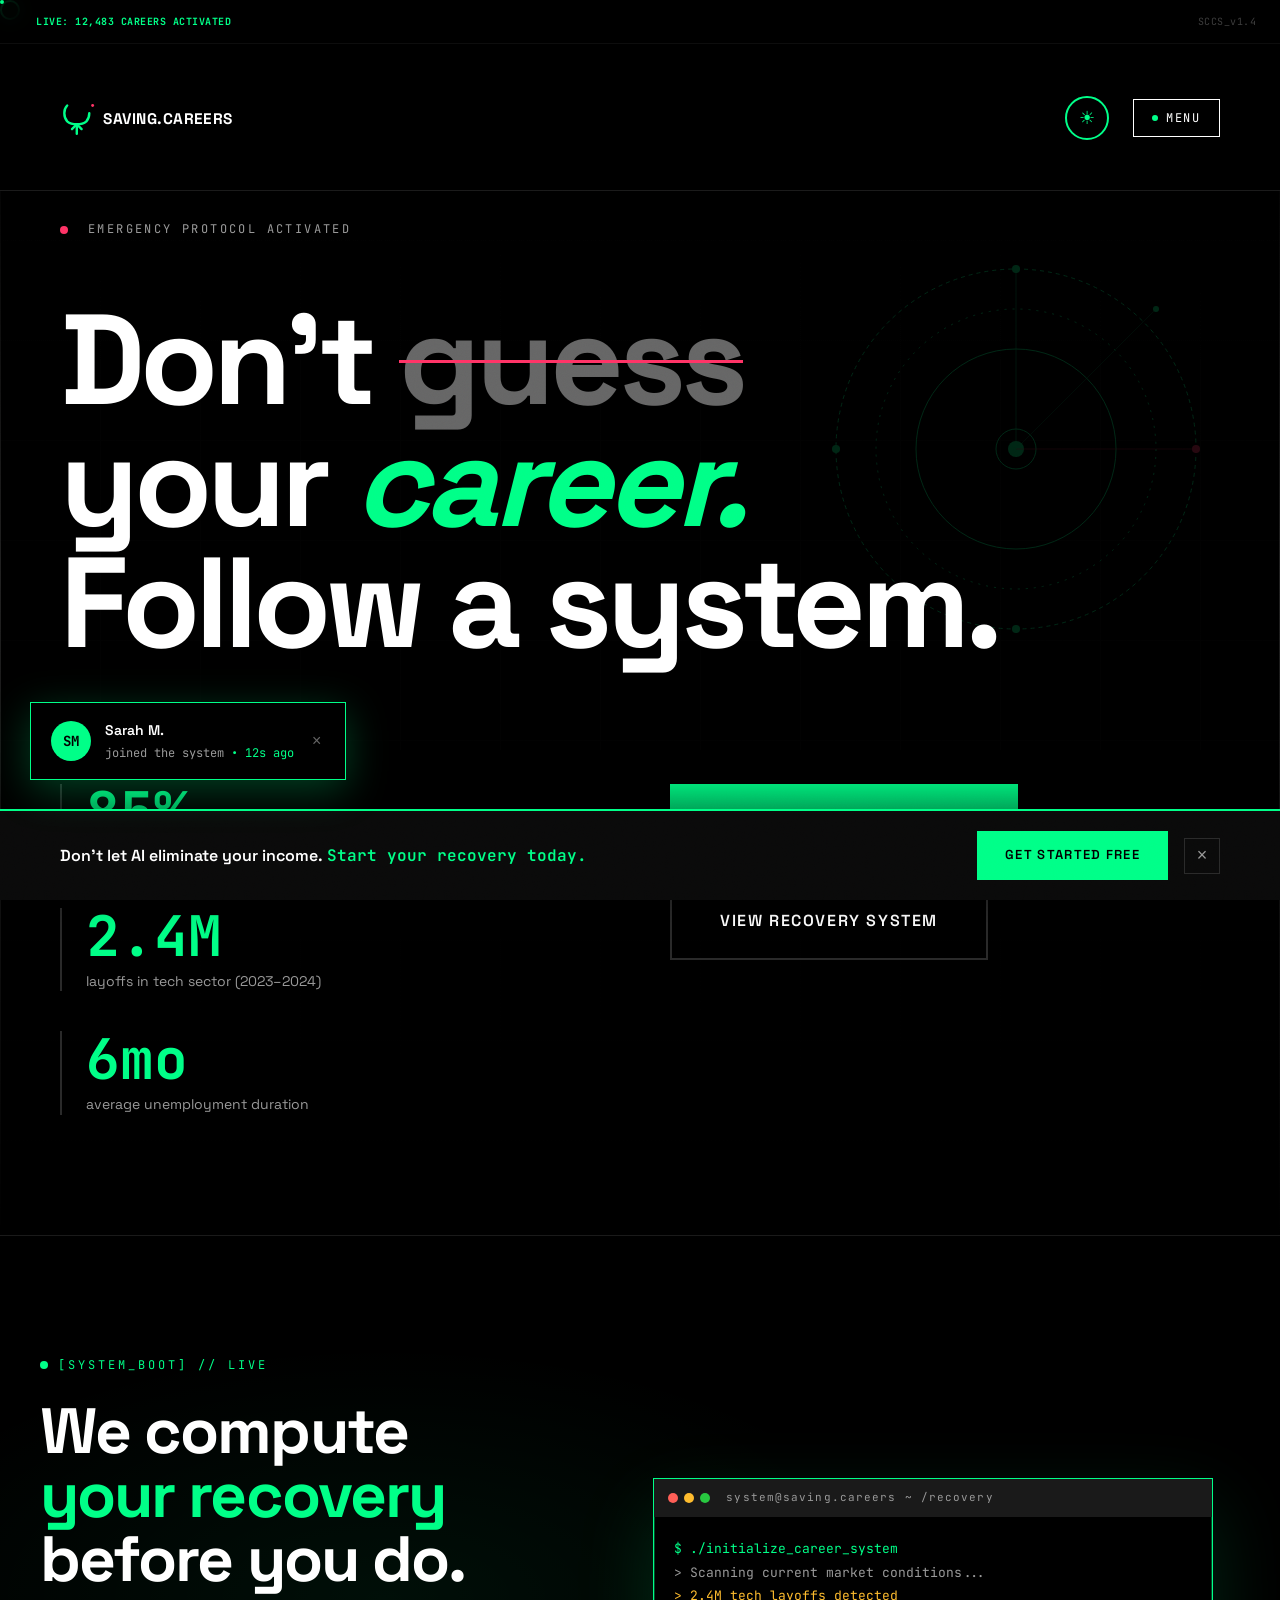
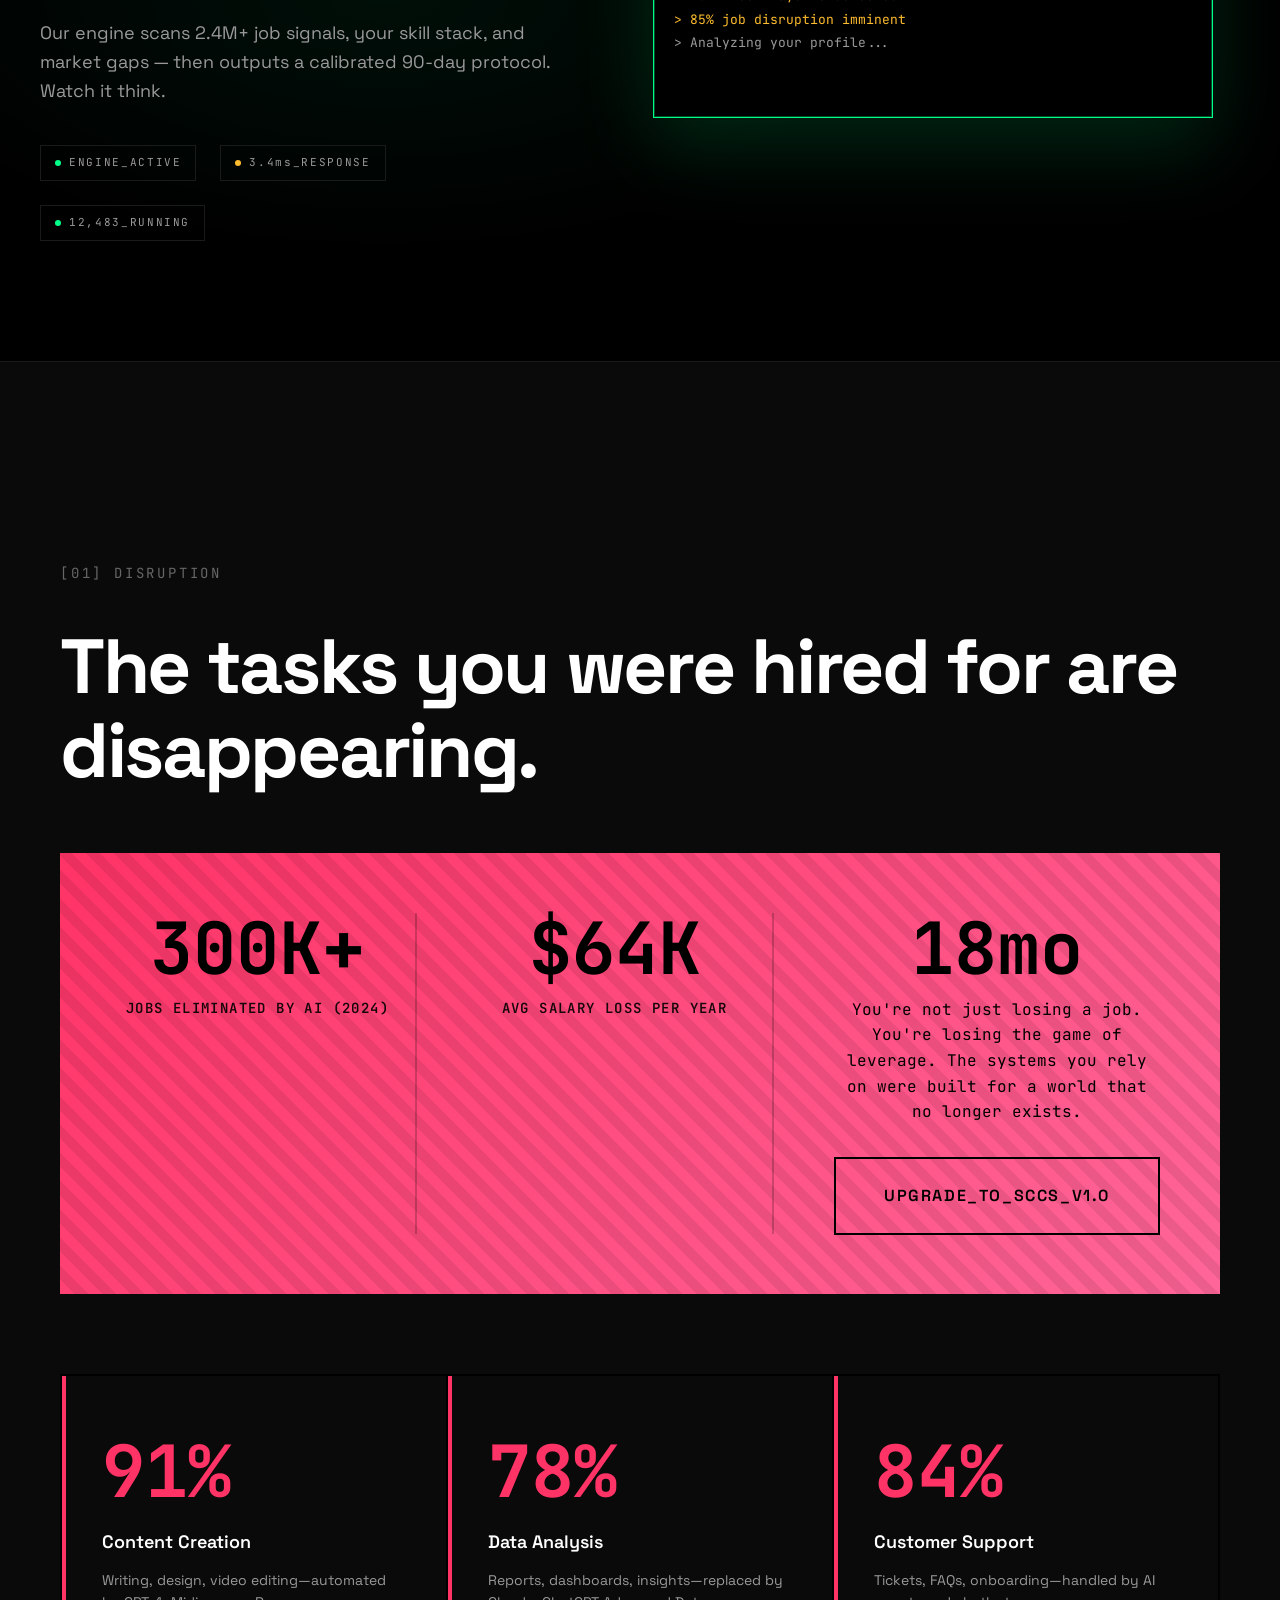
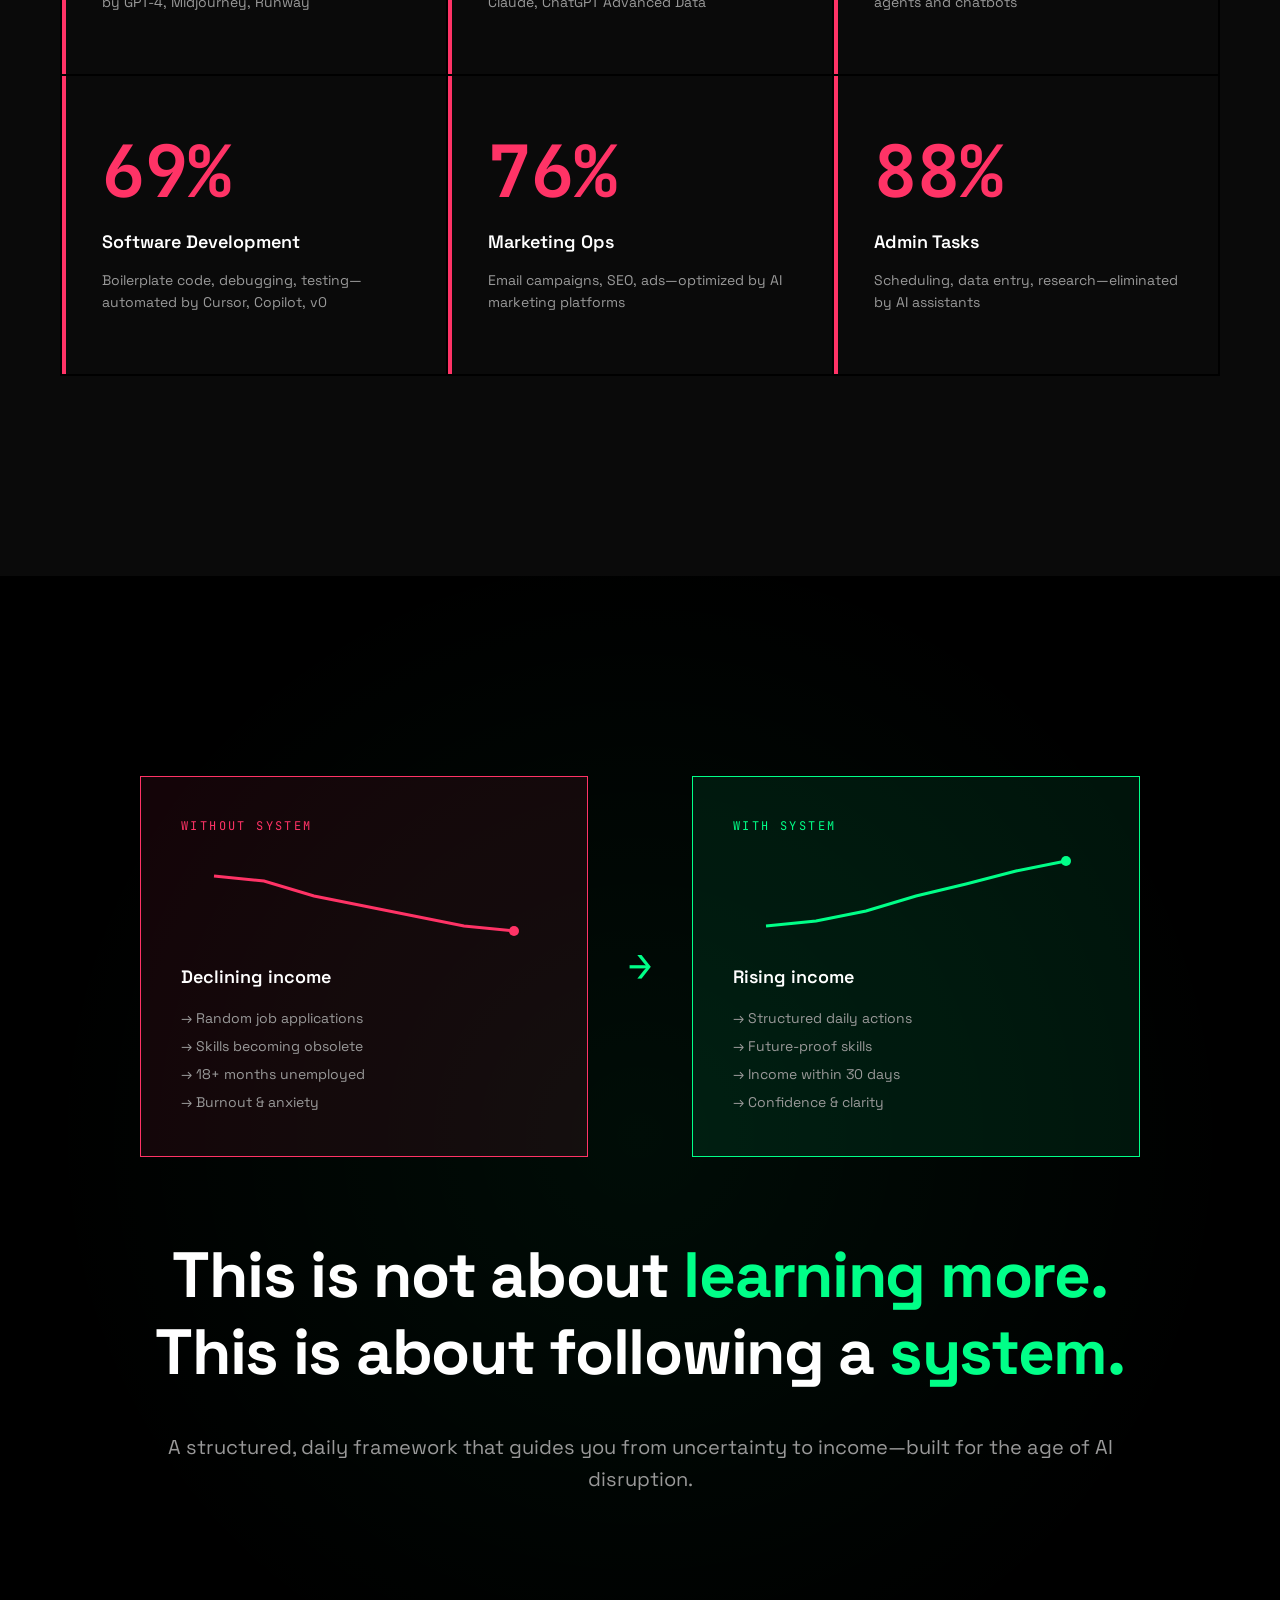
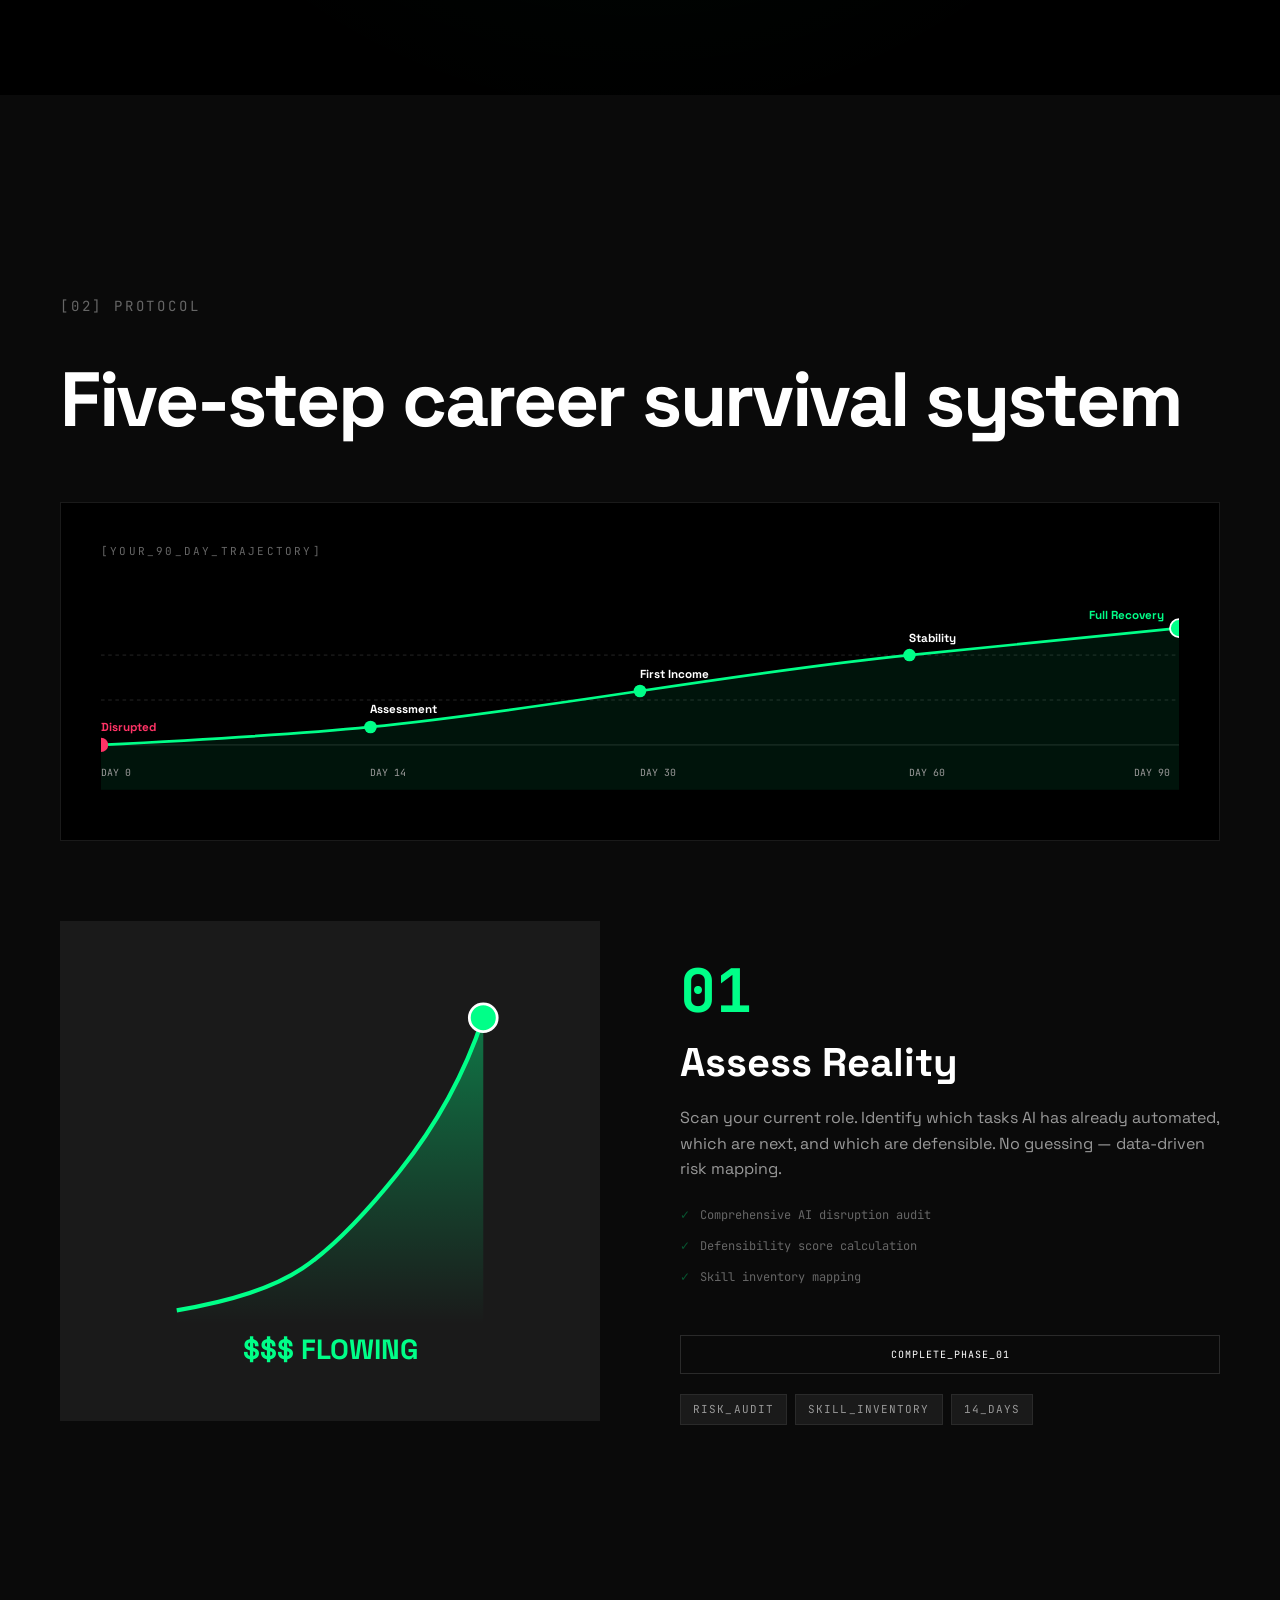
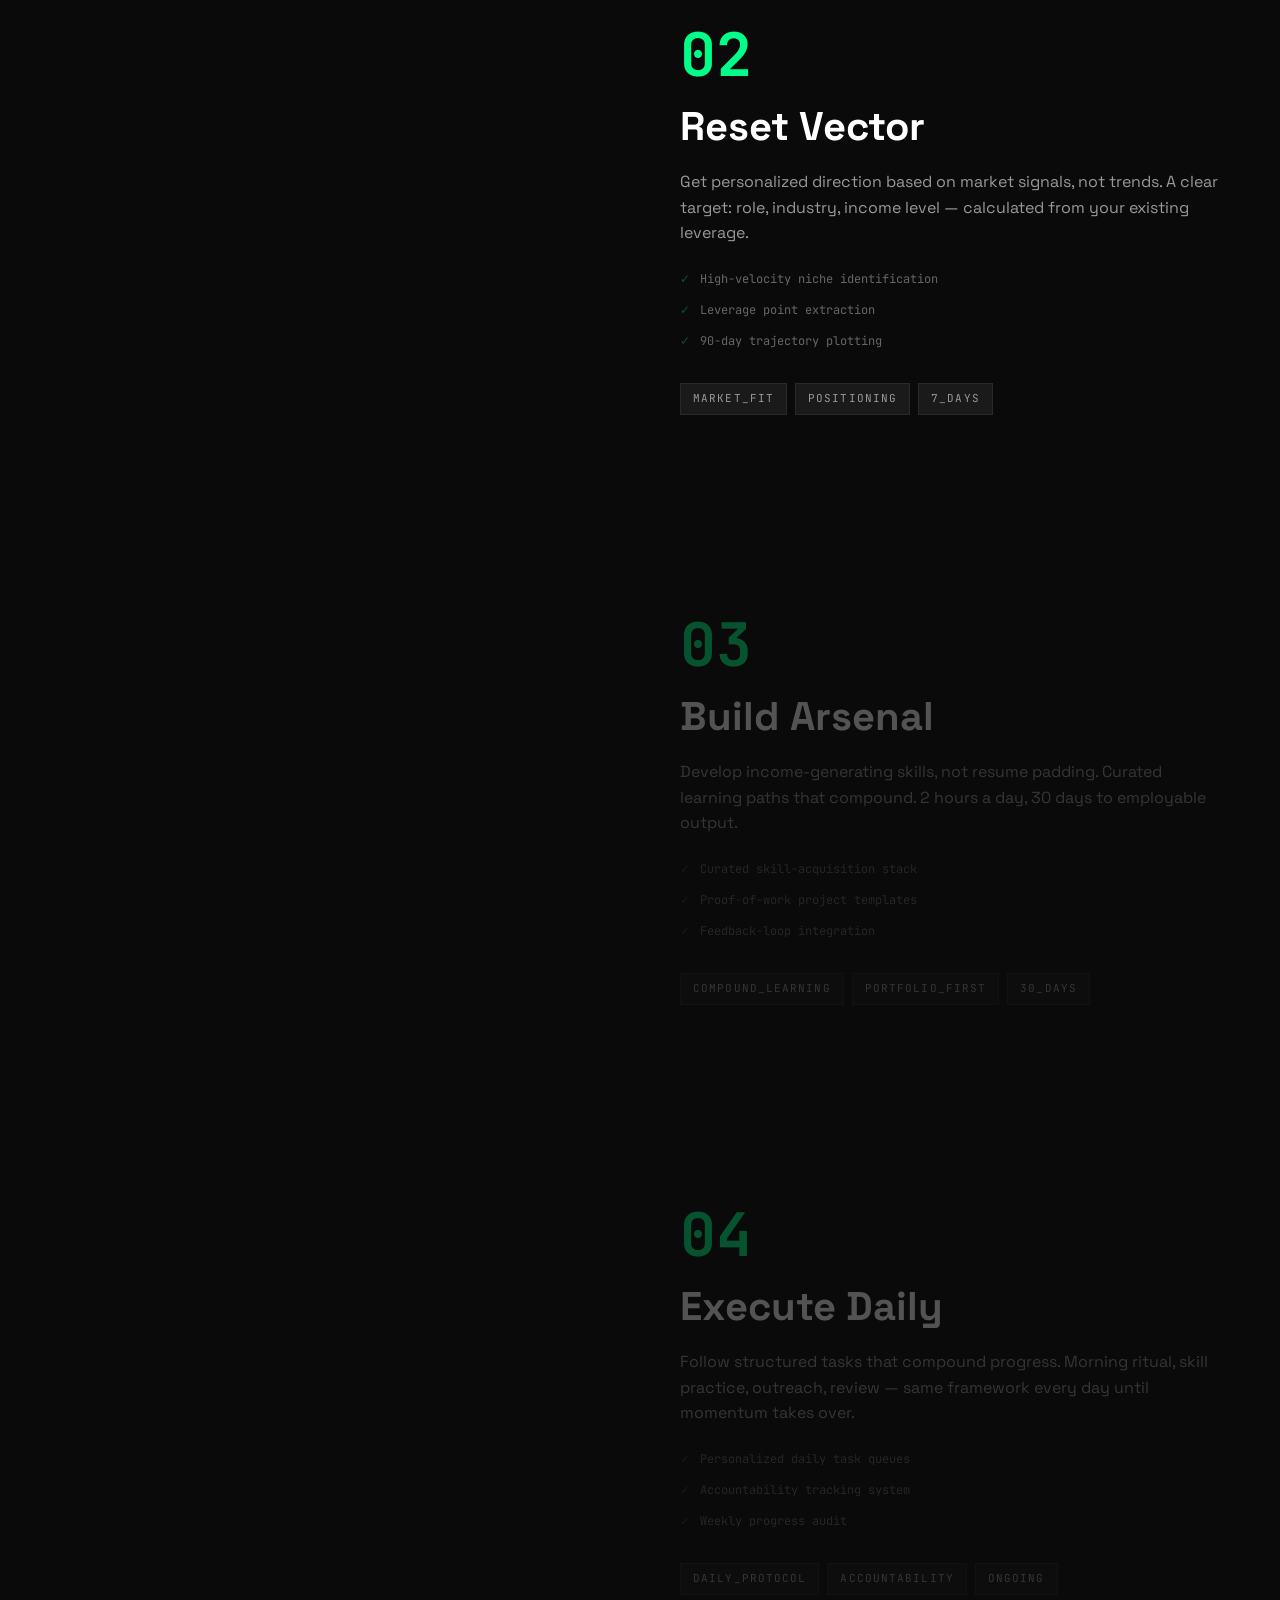
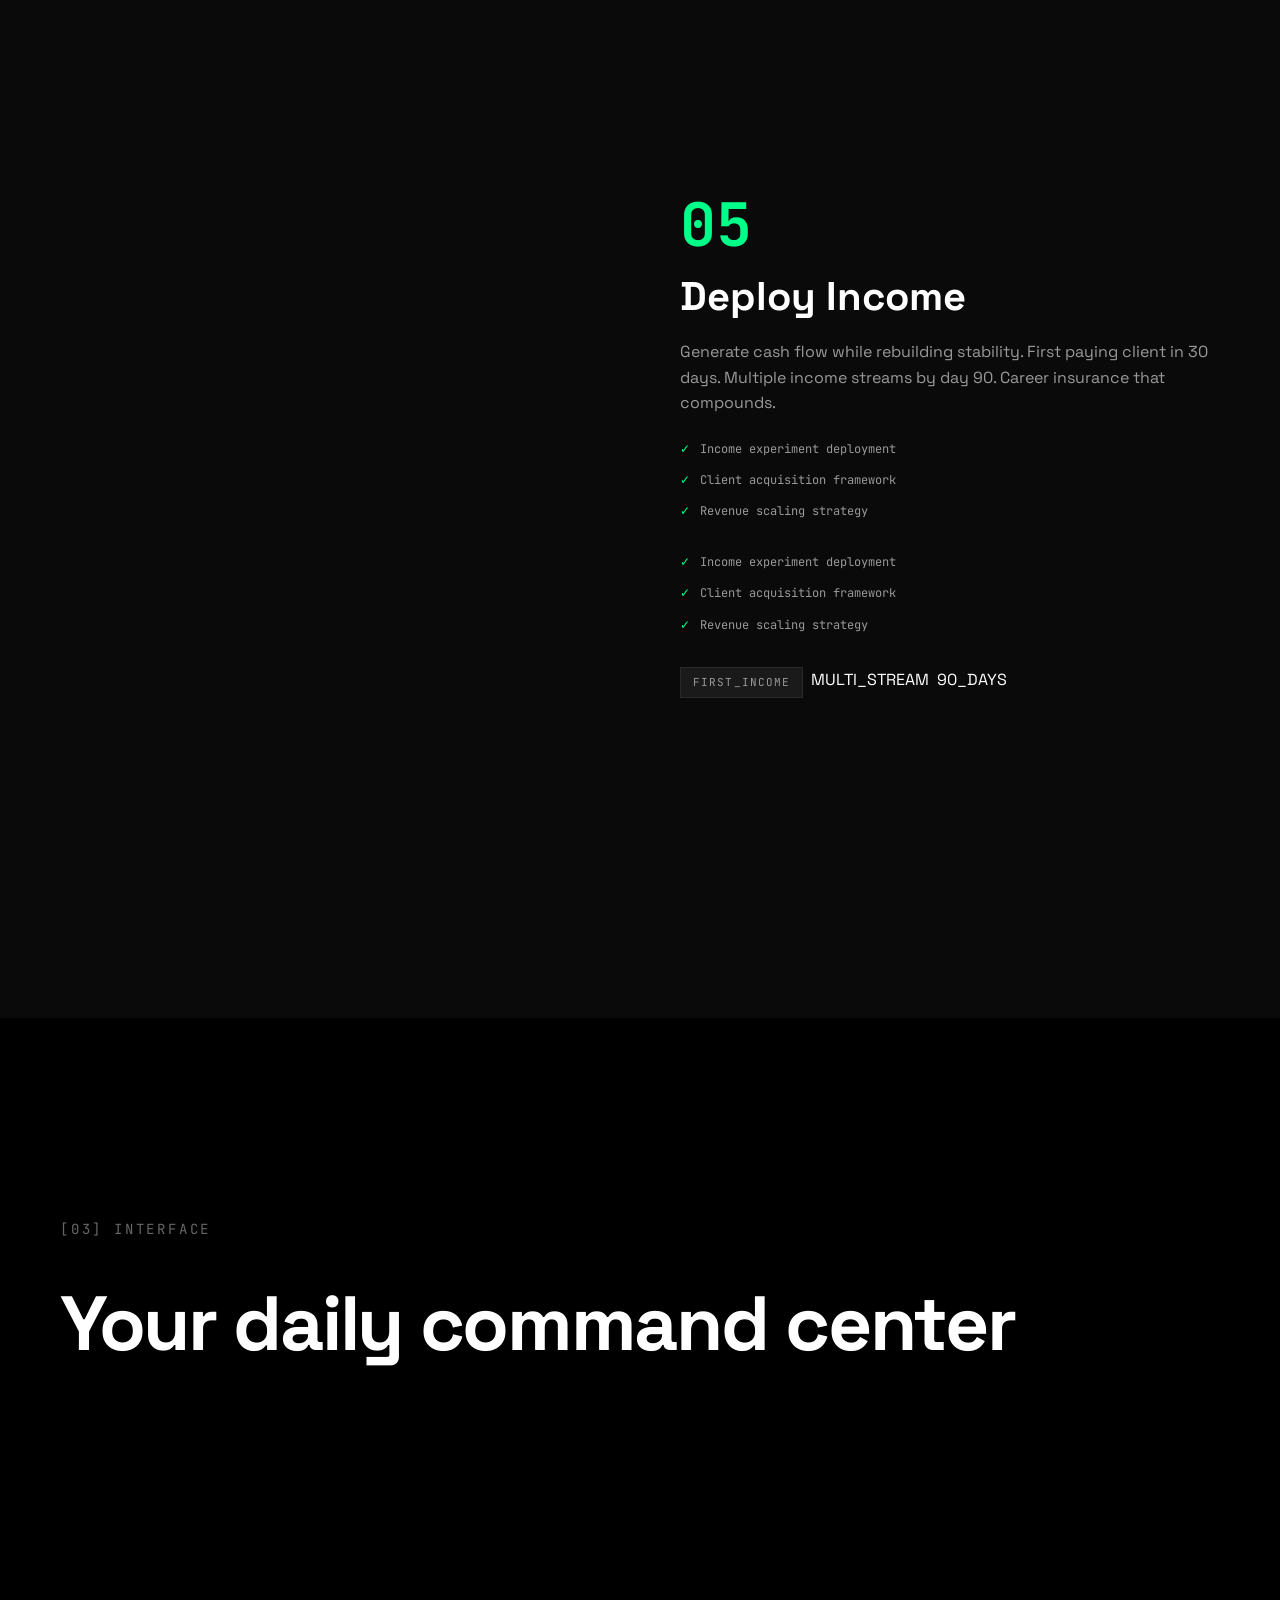
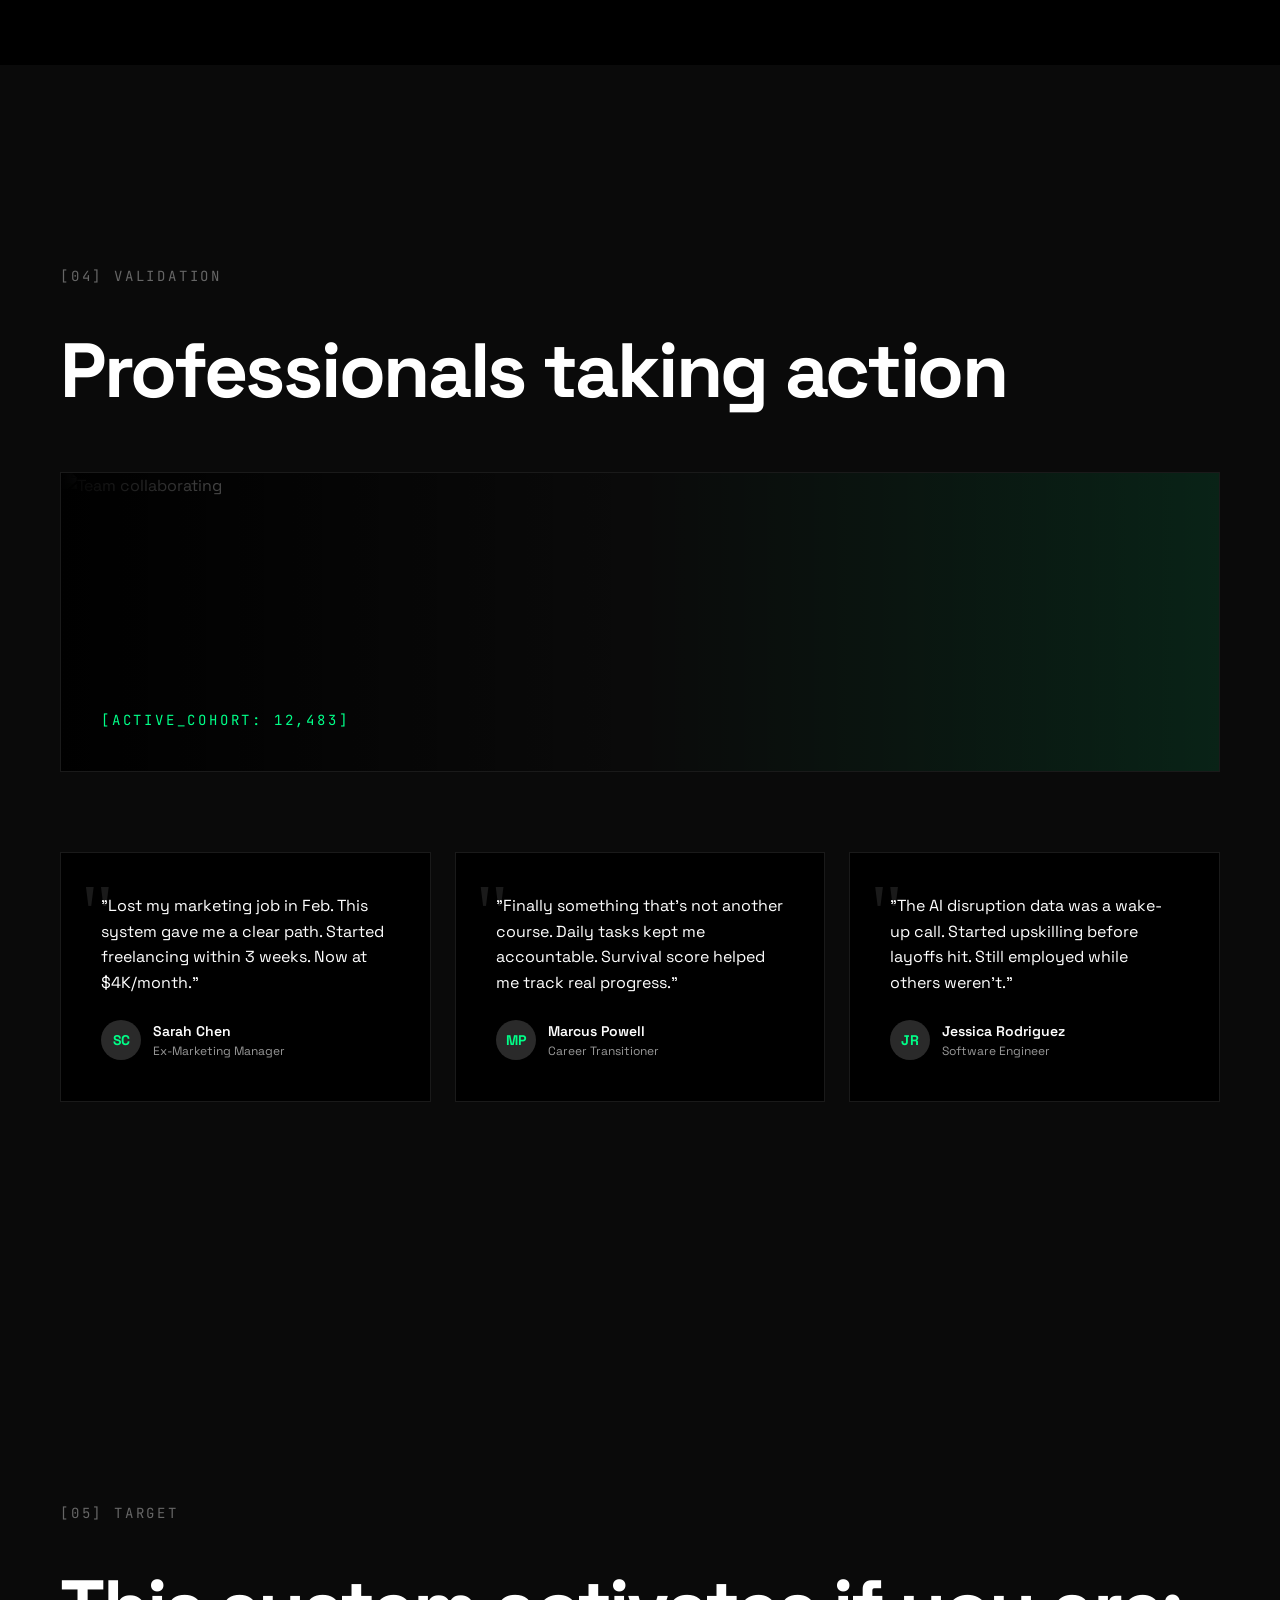
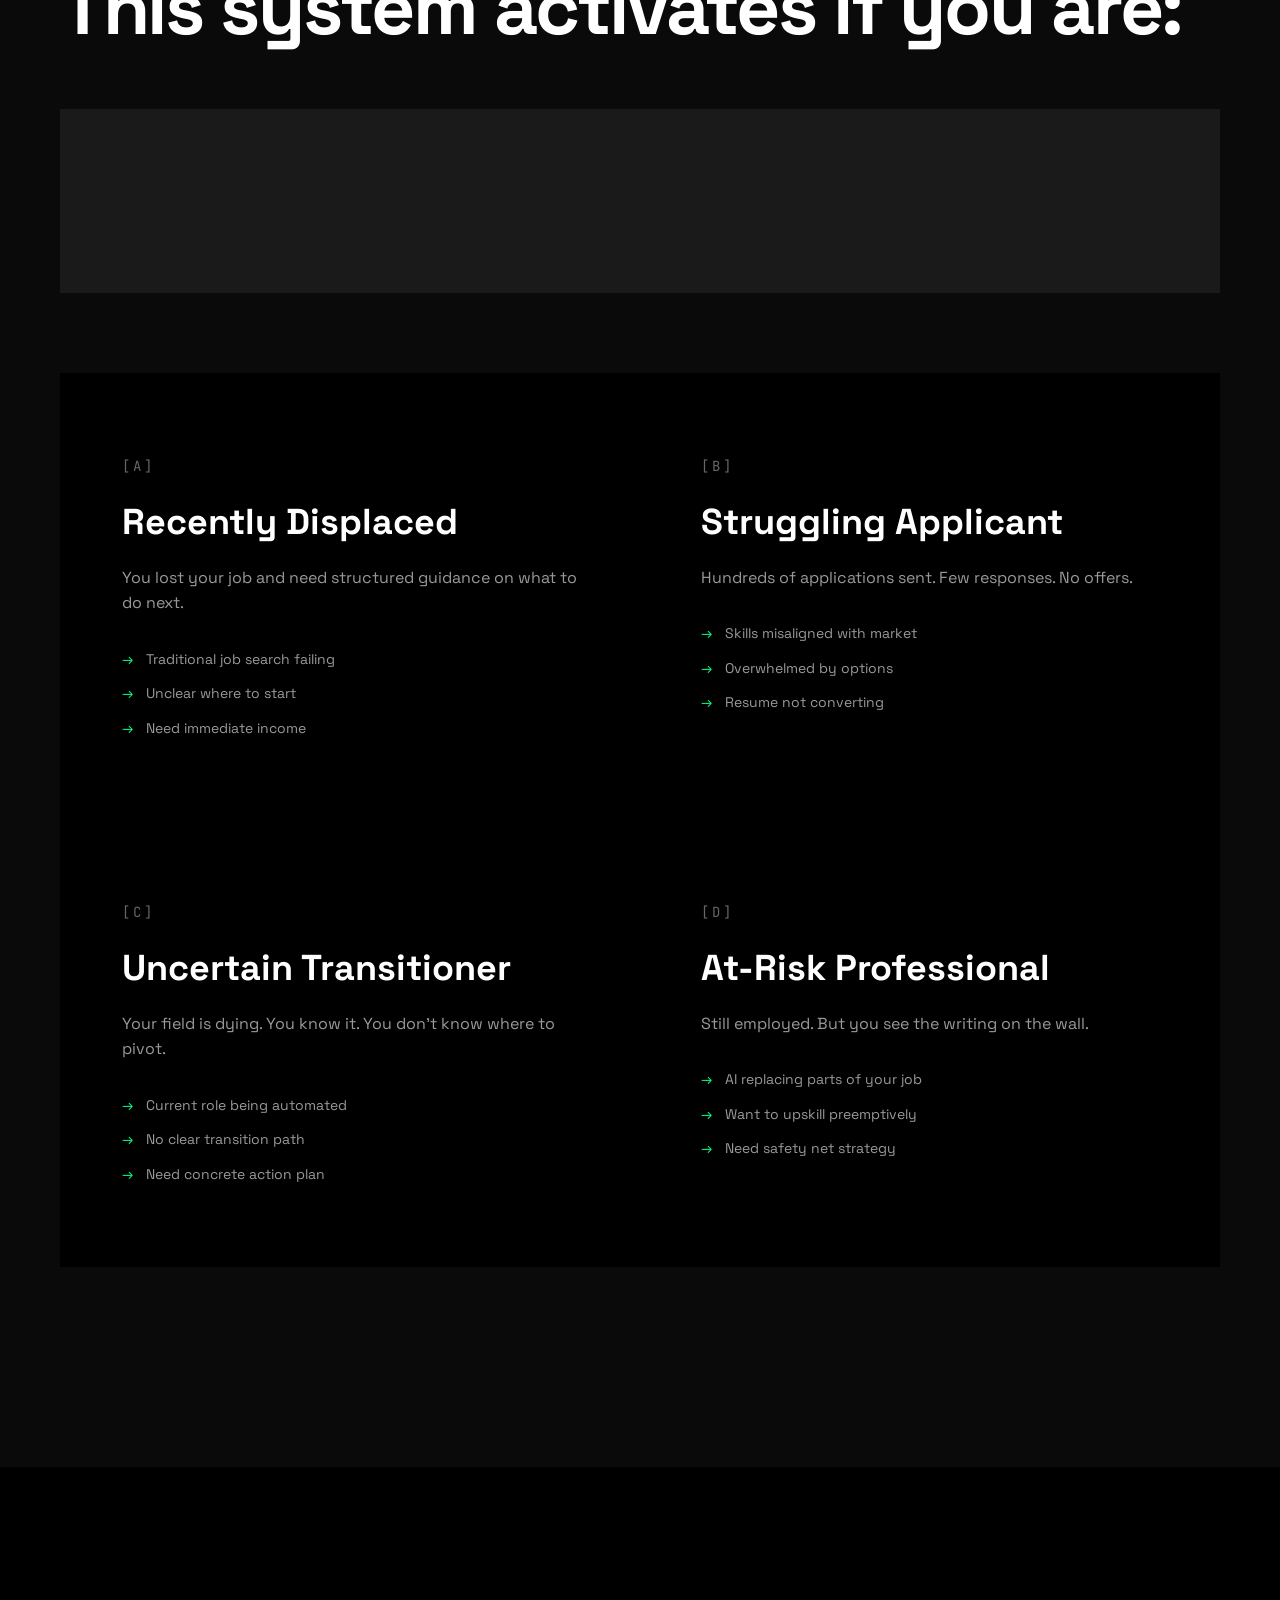
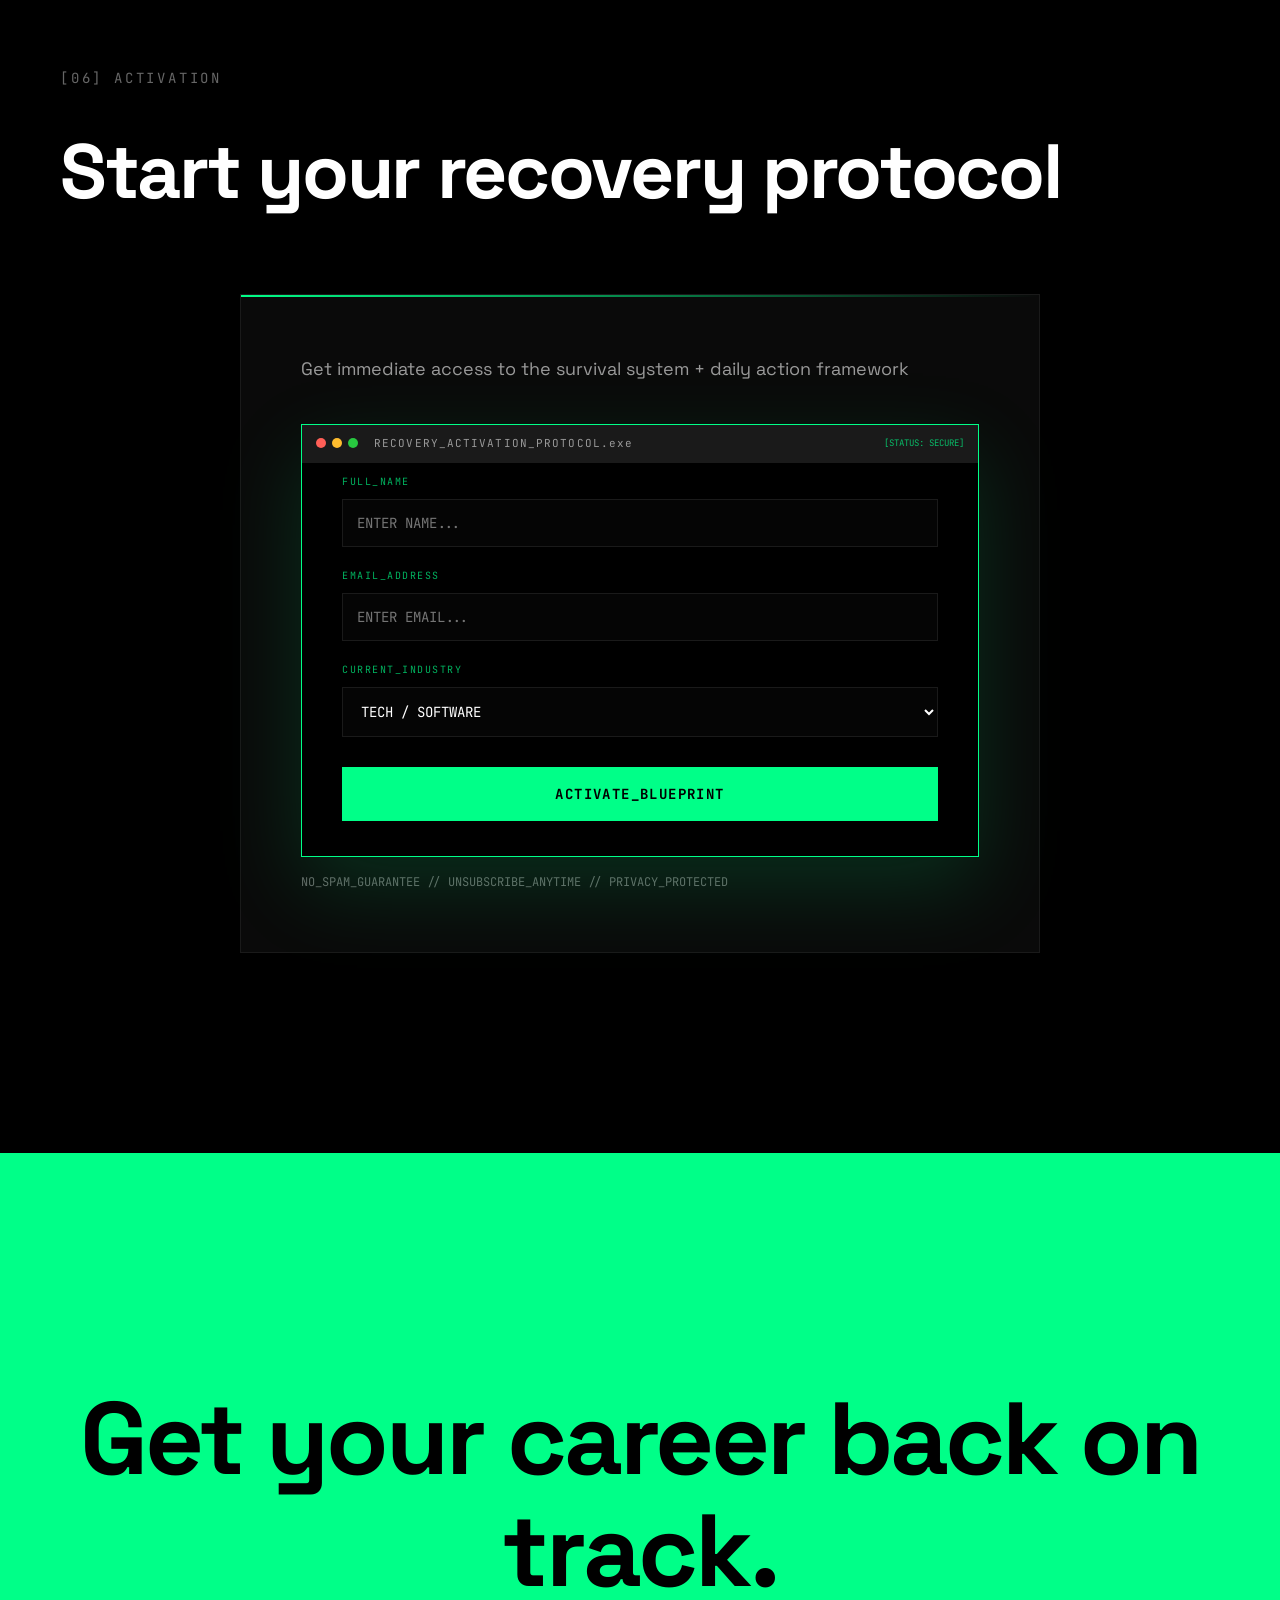
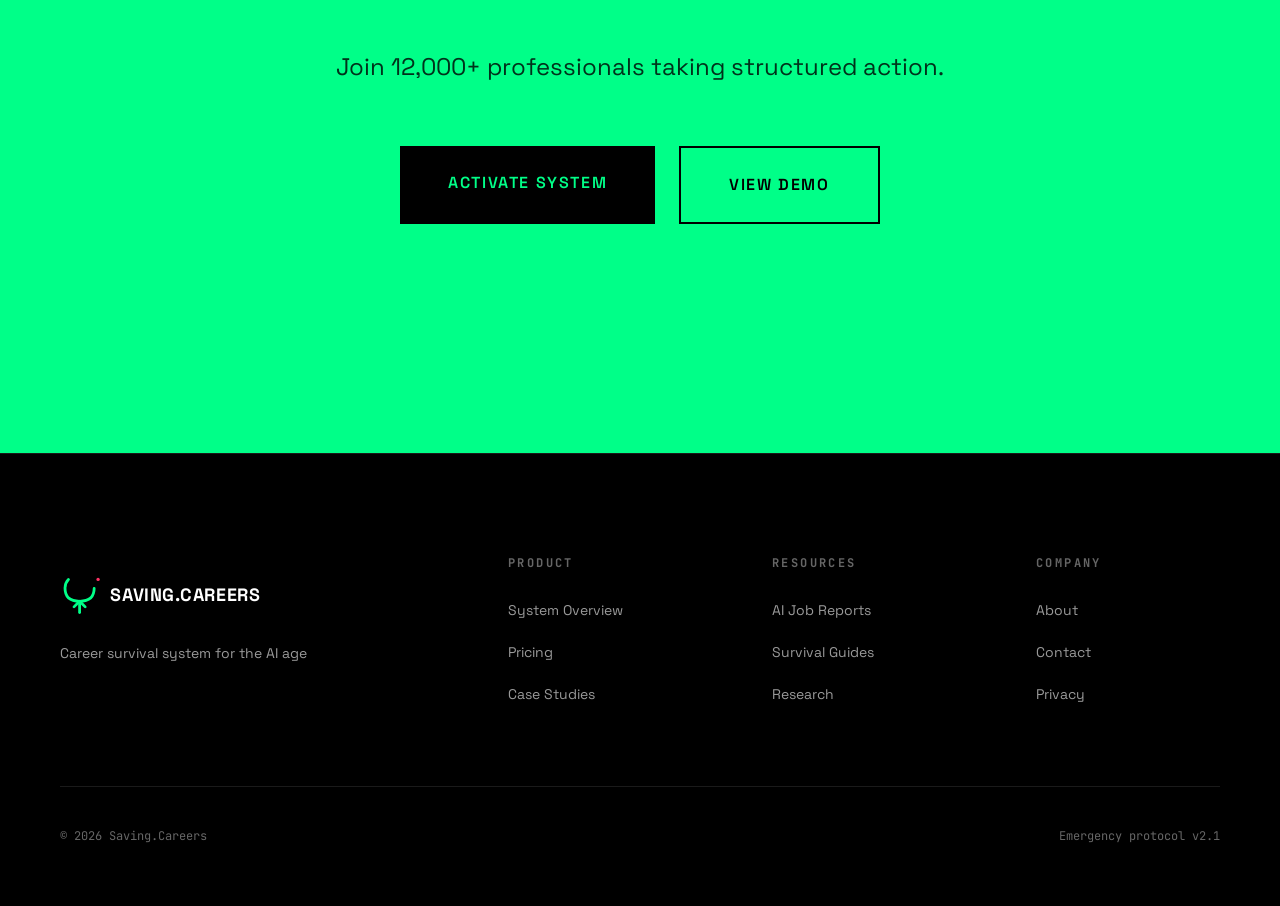
==== commit 34a55157: "Commit the deployed state: bring git in line with what is live The working tree matched production a" ====
--- a/index.html
+++ b/index.html
@@ -44,6 +44,27 @@
   <link rel="preconnect" href="https://fonts.gstatic.com" crossorigin>
   <link href="https://fonts.googleapis.com/css2?family=Space+Grotesk:wght@300;400;500;600;700&family=JetBrains+Mono:wght@400;500;600&display=swap" rel="stylesheet">
   
+  <!-- Structured Data -->
+  <script type="application/ld+json">
+  {
+    "@context": "https://schema.org",
+    "@type": "Course",
+    "name": "Saving.Careers AI Career Survival System",
+    "description": "A structured daily framework that guides you from AI job disruption to income and stability.",
+    "provider": {
+      "@type": "Organization",
+      "name": "Saving.Careers",
+      "sameAs": "https://saving-careers.vercel.app"
+    },
+    "courseCode": "SCCS-01",
+    "educationalLevel": "Professional"
+  }
+  </script>
+  
+  <!-- Core Dependencies -->
+  <script src="https://unpkg.com/@supabase/supabase-js@2"></script>
+  <script src="database.js?v=1.4"></script>
+  
   <script crossorigin src="https://unpkg.com/react@18.3.1/umd/react.development.js"></script>
   <script crossorigin src="https://unpkg.com/react-dom@18.3.1/umd/react-dom.development.js"></script>
   <script src="https://unpkg.com/@babel/standalone@7.29.0/babel.min.js"></script>
@@ -92,6 +113,11 @@
     @keyframes pulse {
       0%, 100% { opacity: 1; }
       50% { opacity: 0.3; }
+    }
+    
+    html {
+      scroll-behavior: smooth;
+      scroll-padding-top: 80px;
     }
     
     * {
@@ -522,6 +548,10 @@
       transition: height 0.6s cubic-bezier(0.16, 1, 0.3, 1);
     }
     
+    .disruption-item.animate::before {
+      height: 100%;
+    }
+    
     .disruption-item:hover::before {
       height: 100%;
     }
@@ -920,6 +950,136 @@
       font-size: 24px;
       margin-bottom: 60px;
       opacity: 0.8;
+    }
+    
+    .protocol-btn:disabled {
+      opacity: 0.5;
+      cursor: wait;
+    }
+
+    .step-complete-btn {
+      width: 100%;
+      background: transparent;
+      border: 1px solid var(--gray-700);
+      color: var(--gray-400);
+      padding: 12px;
+      font-family: var(--font-mono);
+      font-size: 10px;
+      letter-spacing: 0.1em;
+      cursor: pointer;
+      margin-top: 15px;
+      margin-bottom: 20px;
+      transition: all 0.3s ease;
+    }
+
+    .step-complete-btn:hover {
+      border-color: var(--accent);
+      color: var(--accent);
+      background: rgba(0, 255, 136, 0.05);
+    }
+
+    /* Unified Command Ribbon */
+    .command-ribbon {
+      position: fixed;
+      top: 0;
+      left: 0;
+      right: 0;
+      height: 44px;
+      background: rgba(0, 0, 0, 0.85);
+      backdrop-filter: blur(12px);
+      border-bottom: 1px solid rgba(255, 255, 255, 0.05);
+      z-index: 10001;
+      display: flex;
+      align-items: center;
+      font-family: var(--font-mono);
+      font-size: 10px;
+      letter-spacing: 0.05em;
+    }
+
+    .ribbon-content {
+      width: 100%;
+      max-width: 1400px;
+      margin: 0 auto;
+      padding: 0 24px;
+      display: flex;
+      justify-content: space-between;
+      align-items: center;
+    }
+
+    .ribbon-left {
+      display: flex;
+      align-items: center;
+      gap: 12px;
+      color: var(--accent);
+      font-weight: 700;
+    }
+
+    .ribbon-center {
+      flex: 1;
+      max-width: 400px;
+      margin: 0 40px;
+      display: flex;
+      flex-direction: column;
+      gap: 4px;
+    }
+
+    .mini-progress-track {
+      height: 2px;
+      background: var(--gray-800);
+      border-radius: 2px;
+      overflow: hidden;
+    }
+
+    .mini-steps {
+      display: flex;
+      justify-content: space-between;
+      color: var(--gray-600);
+      font-size: 8px;
+    }
+
+    .m-step.active {
+      color: var(--accent);
+    }
+
+    .ribbon-right {
+      color: var(--gray-500);
+      opacity: 0.6;
+    }
+
+    @media (max-width: 768px) {
+      .ribbon-center { display: none !important; }
+    }
+    
+    /* Dashboard Log */
+    .dashboard-log {
+      margin-top: 40px;
+      background: #050505;
+      border-left: 2px solid var(--accent);
+      padding: 20px;
+      font-family: var(--font-mono);
+      max-height: 200px;
+      overflow-y: auto;
+    }
+    
+    .log-entry {
+      margin-bottom: 8px;
+      font-size: 11px;
+      opacity: 0.8;
+      animation: logSlideIn 0.3s ease-out;
+    }
+    
+    @keyframes logSlideIn {
+      from { transform: translateX(-10px); opacity: 0; }
+      to { transform: translateX(0); opacity: 0.8; }
+    }
+    
+    .log-time {
+      color: var(--gray-600);
+      margin-right: 10px;
+    }
+    
+    .log-msg {
+      color: #fff;
     }
     
     .final-cta-buttons {
@@ -1404,14 +1564,45 @@
         cursor: pointer;
       }
     }
+    .email-cta-section .hero-terminal {
+      max-width: 600px;
+      margin-left: auto;
+      margin-right: auto;
+    }
+
+    .email-cta-section .hero-terminal-body {
+      background: var(--bg);
+      padding-top: 10px !important;
+    }
   </style>
 </head>
 <body>
-
-  <!-- Urgency Banner -->
-  <div class="urgency-banner">
-    <span class="pulse-dot"></span>
-    LIMITED: Early access ending April 30 • Join 12,483 professionals in the system
+  <!-- Unified Command Ribbon (Persistent Header) -->
+  <div id="survival-header" class="command-ribbon">
+    <div class="ribbon-content">
+      <div class="ribbon-left">
+        <span class="pulse-dot"></span>
+        <span id="global-counter">ACTIVATING...</span>
+      </div>
+      
+      <!-- Progress Bar (Visible only in dashboard mode) -->
+      <div id="survival-progress" class="ribbon-center" style="display: none;">
+        <div class="mini-progress-track">
+          <div class="progress-fill" style="width: 20%;"></div>
+        </div>
+        <div class="mini-steps">
+          <span class="m-step active">1</span>
+          <span class="m-step">2</span>
+          <span class="m-step">3</span>
+          <span class="m-step">4</span>
+          <span class="m-step">5</span>
+        </div>
+      </div>
+
+      <div class="ribbon-right">
+        <span class="protocol-id">SCCS_v1.4</span>
+      </div>
+    </div>
   </div>
 
   <!-- Accessibility -->
@@ -1621,8 +1812,8 @@
           </div>
           
           <div class="hero-cta">
-            <a href="#email-signup" class="btn-primary magnetic"><span class="magnetic-inner">Start Recovery Plan</span></a>
-            <a href="#" class="btn-secondary magnetic"><span class="magnetic-inner">Join Live Panel</span></a>
+            <a href="#email-signup" class="btn-primary magnetic open-assessment"><span class="magnetic-inner">Test Your Survival Score</span></a>
+            <a href="#system" class="btn-secondary magnetic"><span class="magnetic-inner">View Recovery System</span></a>
           </div>
         </div>
       </div>
@@ -1675,7 +1866,10 @@
           </div>
           <div class="stats-highlight-item">
             <div class="stats-highlight-value">18mo</div>
-            <div class="stats-highlight-label">To recover without a system</div>
+            <p>You're not just losing a job. You're losing the game of leverage. The systems you rely on were built for a world that no longer exists.</p>
+            <div style="margin-top: 32px;">
+              <a href="#email-signup" class="btn-outline magnetic">UPGRADE_TO_SCCS_v1.0</a>
+            </div>
           </div>
         </div>
       </div>
@@ -1903,6 +2097,23 @@
             <div class="step-num">01</div>
             <h3>Assess Reality</h3>
             <p>Scan your current role. Identify which tasks AI has already automated, which are next, and which are defensible. No guessing — data-driven risk mapping.</p>
+            
+            <!-- Interactive Tool (Hidden initially) -->
+            <div class="onboarding-tool" id="step1-tool" style="display: none;">
+              <div class="tool-header">DISRUPTION_AUDIT_V1.0</div>
+              <div class="tool-fields">
+                <input type="text" placeholder="Enter your current job title..." class="tool-input">
+                <button class="tool-btn">ANALYZE_RISK</button>
+              </div>
+              <div class="tool-result"></div>
+            </div>
+
+            <ul class="step-details">
+              <li>Comprehensive AI disruption audit</li>
+              <li>Defensibility score calculation</li>
+              <li>Skill inventory mapping</li>
+            </ul>
+            <button class="step-complete-btn" onclick="window.completeStep(0, this)">COMPLETE_PHASE_01</button>
             <div class="step-tags">
               <span class="step-tag">RISK_AUDIT</span>
               <span class="step-tag">SKILL_INVENTORY</span>
@@ -1913,6 +2124,11 @@
             <div class="step-num">02</div>
             <h3>Reset Vector</h3>
             <p>Get personalized direction based on market signals, not trends. A clear target: role, industry, income level — calculated from your existing leverage.</p>
+            <ul class="step-details">
+              <li>High-velocity niche identification</li>
+              <li>Leverage point extraction</li>
+              <li>90-day trajectory plotting</li>
+            </ul>
             <div class="step-tags">
               <span class="step-tag">MARKET_FIT</span>
               <span class="step-tag">POSITIONING</span>
@@ -1923,6 +2139,11 @@
             <div class="step-num">03</div>
             <h3>Build Arsenal</h3>
             <p>Develop income-generating skills, not resume padding. Curated learning paths that compound. 2 hours a day, 30 days to employable output.</p>
+            <ul class="step-details">
+              <li>Curated skill-acquisition stack</li>
+              <li>Proof-of-work project templates</li>
+              <li>Feedback-loop integration</li>
+            </ul>
             <div class="step-tags">
               <span class="step-tag">COMPOUND_LEARNING</span>
               <span class="step-tag">PORTFOLIO_FIRST</span>
@@ -1933,6 +2154,11 @@
             <div class="step-num">04</div>
             <h3>Execute Daily</h3>
             <p>Follow structured tasks that compound progress. Morning ritual, skill practice, outreach, review — same framework every day until momentum takes over.</p>
+            <ul class="step-details">
+              <li>Personalized daily task queues</li>
+              <li>Accountability tracking system</li>
+              <li>Weekly progress audit</li>
+            </ul>
             <div class="step-tags">
               <span class="step-tag">DAILY_PROTOCOL</span>
               <span class="step-tag">ACCOUNTABILITY</span>
@@ -1943,12 +2169,27 @@
             <div class="step-num">05</div>
             <h3>Deploy Income</h3>
             <p>Generate cash flow while rebuilding stability. First paying client in 30 days. Multiple income streams by day 90. Career insurance that compounds.</p>
+            <ul class="step-details">
+              <li>Income experiment deployment</li>
+              <li>Client acquisition framework</li>
+              <li>Revenue scaling strategy</li>
+            </ul>
+            <ul class="step-details">
+              <li>Income experiment deployment</li>
+              <li>Client acquisition framework</li>
+              <li>Revenue scaling strategy</li>
+            </ul>
             <div class="step-tags">
               <span class="step-tag">FIRST_INCOME</span>
-              <span class="step-tag">MULTI_STREAM</span>
-              <span class="step-tag">90_DAYS</span>
+              <span class="p-step">MULTI_STREAM</span>
+              <span class="p-step">90_DAYS</span>
             </div>
           </div>
+        </div>
+
+        <!-- Dashboard Session Log (Revealed on activation) -->
+        <div id="session-log" class="dashboard-log" style="display: none;">
+          <div class="log-entry"><span class="log-time">[00:00:00]</span> <span class="log-msg">INITIALIZING_DASHBOARD_MODE...</span></div>
         </div>
       </div>
       
@@ -1957,6 +2198,14 @@
           <div class="step-num">01</div>
           <div class="step-title">Assess Reality</div>
           <div class="step-desc">Understand which of your tasks AI is replacing</div>
+        </div>
+        
+        <div class="system-step">
+          <div class="stat-value">67%</div>
+          <div class="stat-label">AVERAGE_RISK</div>
+        </div>
+        <div class="activation-cta" style="margin-top: 40px; text-align: center;">
+          <a href="#email-signup" class="btn-primary magnetic">ACTIVATE_PROTOCOL_NOW</a>
         </div>
         
         <div class="system-step">
@@ -2108,22 +2357,95 @@
       <span class="section-number">[06] ACTIVATION</span>
       <h2 class="section-title">Start your recovery protocol</h2>
       
-      <div class="email-form-container">
-        <p style="font-size: 18px; color: var(--gray-300); margin-bottom: 8px;">
-          Get immediate access to the survival system + daily action framework
-        </p>
-        <form class="email-form" id="emailForm" novalidate>
-          <input 
-            type="email" 
-            class="email-input" 
-            placeholder="your.email@example.com" 
-            aria-label="Email address"
-            required
-            id="emailInput"
-          />
-          <button type="submit" class="email-submit">Start Free</button>
-        </form>
-        <div id="formMessage"></div>
+        <div class="email-form-container">
+          <p style="font-size: 18px; color: var(--gray-300); margin-bottom: 32px;">
+            Get immediate access to the survival system + daily action framework
+          </p>
+          
+          <!-- Terminal Styled Form Container -->
+          <div class="hero-terminal" style="max-width: 100%; margin-top: 40px;">
+            <div class="hero-terminal-header">
+              <div class="terminal-dots">
+                <div class="terminal-dot red"></div>
+                <div class="terminal-dot yellow"></div>
+                <div class="terminal-dot green"></div>
+              </div>
+              <div class="terminal-title">RECOVERY_ACTIVATION_PROTOCOL.exe</div>
+              <div style="margin-left: auto; font-size: 9px; color: var(--accent); opacity: 0.7;">[STATUS: SECURE]</div>
+            </div>
+            <div class="hero-terminal-body" style="padding: 20px 40px; min-height: auto;">
+              <div id="native-form-container">
+                <form id="survival-form" class="native-terminal-form">
+                  <div class="form-group">
+                    <label>FULL_NAME</label>
+                    <input type="text" name="name" placeholder="ENTER NAME..." required>
+                  </div>
+                  <div class="form-group">
+                    <label>EMAIL_ADDRESS</label>
+                    <input type="email" name="email" placeholder="ENTER EMAIL..." required>
+                  </div>
+                  <div class="form-group">
+                    <label>CURRENT_INDUSTRY</label>
+                    <select name="industry">
+                      <option value="tech">TECH / SOFTWARE</option>
+                      <option value="creative">CREATIVE / MEDIA</option>
+                      <option value="finance">FINANCE / OPERATIONS</option>
+                      <option value="other">OTHER</option>
+                    </select>
+                  </div>
+                  <button type="submit" class="protocol-btn">ACTIVATE_BLUEPRINT</button>
+                </form>
+                <div id="form-status" style="margin-top: 15px; font-family: var(--font-mono); font-size: 11px;"></div>
+              </div>
+              
+              <script>
+                document.getElementById('survival-form').addEventListener('submit', async (e) => {
+                  e.preventDefault();
+                  const form = e.target;
+                  const btn = form.querySelector('button');
+                  const status = document.getElementById('form-status');
+                  
+                  const formData = {
+                    name: form.name.value,
+                    email: form.email.value,
+                    industry: form.industry.value
+                  };
+                  
+                  // Store email for session tracking
+                  localStorage.setItem('sccs_user_email', formData.email);
+                  
+                  btn.disabled = true;
+                  btn.textContent = 'SYNCING_PROTOCOL...';
+                  status.textContent = 'INITIALIZING_SECURE_SYNC...';
+                  
+                  // Force Dashboard after 3 seconds even if sync hangs
+                  const safetyTimeout = setTimeout(() => {
+                    console.warn('Sync taking too long - forcing dashboard activation');
+                    if (typeof window.triggerActivation === 'function') window.triggerActivation();
+                  }, 3500);
+
+                  try {
+                    const result = await window.saveLead(formData);
+                    clearTimeout(safetyTimeout); // Sync finished in time
+                    
+                    if (result.success) {
+                      status.style.color = '#00ff88';
+                      status.textContent = result.partial ? 'SYNC_PARTIAL: ACTIVATING...' : 'SYNC_COMPLETE: ACTIVATING...';
+                      
+                      if (typeof window.triggerActivation === 'function') {
+                        window.triggerActivation();
+                      }
+                    }
+                  } catch (err) {
+                    clearTimeout(safetyTimeout);
+                    console.error('Manual Sync Error:', err);
+                    // Critical Fallback: Activate anyway
+                    if (typeof window.triggerActivation === 'function') window.triggerActivation();
+                  }
+                });
+              </script>
+            </div>
+          </div>
         <p class="email-privacy">
           NO_SPAM_GUARANTEE // UNSUBSCRIBE_ANYTIME // PRIVACY_PROTECTED
         </p>
@@ -2248,8 +2570,15 @@
     // gtag('config', 'GA_MEASUREMENT_ID');
   </script>
 
+  <!-- Assessment Modal -->
+  <div id="assessment-modal">
+    <button class="modal-close" aria-label="Close Assessment">&times;</button>
+    <div id="assessment-root"></div>
+  </div>
+
   <script type="text/babel" src="dashboard-v2.jsx"></script>
   <script src="enhancements.js" defer></script>
+  <script type="text/babel" src="assessment.jsx"></script>
   
   <script>
     // Preloader - simple display:none approach
@@ -2354,38 +2683,134 @@
     
     document.querySelectorAll('.fade-in').forEach(el => observer.observe(el));
     
-    // Email form validation and submission
-    const emailForm = document.getElementById('emailForm');
-    const emailInput = document.getElementById('emailInput');
-    const formMessage = document.getElementById('formMessage');
-    
-    emailForm.addEventListener('submit', (e) => {
-      e.preventDefault();
-      
-      const email = emailInput.value.trim();
-      const emailRegex = /^[^\s@]+@[^\s@]+\.[^\s@]+$/;
-      
-      // Clear previous messages
-      formMessage.innerHTML = '';
-      
-      if (!email) {
-        formMessage.innerHTML = '<div class="form-error">ERROR: Email required</div>';
-        return;
+    // GHL Form Submission Listener - Enhanced Robust Version
+    window.addEventListener('message', (event) => {
+      // Debug: Log all incoming messages (uncomment next line to see everything GHL sends)
+      // console.log('Incoming Message from Iframe:', event.data);
+
+      const isGHLSubmit = (data) => {
+        if (!data) return false;
+        
+        // Check for common GHL event types
+        const ghlTypes = ['v_form_submit', 'form_submit', 'onFormSubmit', 'v_form_success', 'form_success'];
+        if (ghlTypes.includes(data.type) || ghlTypes.includes(data.action)) return true;
+        
+        // Check for string-based messages
+        if (typeof data === 'string' && (data.includes('form_submit') || data.includes('v_form_submit'))) return true;
+        
+        // Check for objects that have 'formId' and 'action'
+        if (data.formId && (data.action === 'submit' || data.type === 'submit')) return true;
+
+        return false;
+      };
+
+      if (isGHLSubmit(event.data)) {
+        triggerActivation();
       }
-      
-      if (!emailRegex.test(email)) {
-        formMessage.innerHTML = '<div class="form-error">ERROR: Invalid email format</div>';
-        return;
+    });
+
+    // Fallback: Trigger Activation on any GHL success message detection
+    window.triggerActivation = function(isSilent = false) {
+      console.log('PROTOCOL_ACTIVATED: Activation Sequence Initiated');
+      
+      // Save State
+      localStorage.setItem('sccs_protocol_active', 'true');
+      
+      // 1. Transform UI to Dashboard Mode
+      document.body.classList.add('dashboard-mode');
+      
+      const formContainer = document.getElementById('native-form-container');
+      if (formContainer) formContainer.style.display = 'none';
+      
+      const progressHeader = document.getElementById('survival-progress');
+      if (progressHeader) progressHeader.style.display = 'block';
+      
+      const stepTool = document.getElementById('step1-tool');
+      if (stepTool) stepTool.style.display = 'block';
+      
+      const sessionLog = document.getElementById('session-log');
+      if (sessionLog) sessionLog.style.display = 'block';
+      
+      const terminalTitle = document.querySelector('.email-cta-section .terminal-title');
+      if (terminalTitle) {
+        terminalTitle.textContent = 'PROTOCOL_ACTIVATED.exe';
+        terminalTitle.style.color = '#00ff88';
+        terminalTitle.style.textShadow = '0 0 10px #00ff88';
       }
-      
-      // Simulate submission (replace with actual API call)
-      formMessage.innerHTML = '<div class="form-success">SUCCESS: Check your inbox for next steps</div>';
-      emailInput.value = '';
-      
-      // Track event (placeholder for analytics)
-      // gtag('event', 'signup', { method: 'email' });
-    });
-    
+
+      // 2. Scroll to Command Center (unless silent)
+      if (!isSilent) {
+        setTimeout(() => {
+          const systemSection = document.getElementById('system');
+          if (systemSection) {
+            systemSection.scrollIntoView({ behavior: 'smooth' });
+            
+            // Update Section Title
+            const sectionTitle = systemSection.querySelector('.section-title');
+            if (sectionTitle) sectionTitle.textContent = 'Survival Command Center';
+
+            systemSection.style.transition = 'box-shadow 0.5s ease';
+            systemSection.style.boxShadow = '0 0 80px rgba(0, 255, 136, 0.4)';
+            setTimeout(() => { if(systemSection) systemSection.style.boxShadow = ''; }, 2500);
+          }
+        }, 800);
+      } else {
+        const systemSection = document.getElementById('system');
+        if (systemSection) {
+          const sectionTitle = systemSection.querySelector('.section-title');
+          if (sectionTitle) sectionTitle.textContent = 'Survival Command Center';
+        }
+      }
+      
+      // Add Log Entry
+      if (typeof window.addActivityLog === 'function') {
+        window.addActivityLog('SCCS_PROTOCOL_ACTIVE_v1.4');
+      }
+    };
+
+    // Interactive Step Completion
+    window.completeStep = async function(stepNum, btn) {
+      btn.disabled = true;
+      btn.textContent = 'SYNCING...';
+      
+      try {
+        if (typeof window.toggleStep === 'function') {
+          await window.toggleStep(stepNum, true);
+        }
+        
+        btn.textContent = 'PHASE_COMPLETE';
+        btn.style.background = 'rgba(0, 255, 136, 0.2)';
+        btn.style.color = 'var(--accent)';
+        
+        // Update Progress Bar
+        const progressFill = document.querySelector('.progress-fill');
+        if (progressFill) {
+          const newWidth = Math.max(parseInt(progressFill.style.width), (stepNum / 5) * 100);
+          progressFill.style.width = `${newWidth}%`;
+        }
+      } catch (err) {
+        btn.disabled = false;
+        btn.textContent = 'RETRY_SYNC';
+      }
+    };
+
+    // Secondary Fallback: Polling for "Success" state in the GHL container
+    let activationTriggered = false;
+    const fallbackInterval = setInterval(() => {
+      if (activationTriggered) { clearInterval(fallbackInterval); return; }
+      
+      const ghlContainer = document.getElementById('ghl-form-container');
+      if (ghlContainer) {
+        // If the iframe height collapses or changes drastically, it often means a success message appeared
+        const iframe = ghlContainer.querySelector('iframe');
+        if (iframe && iframe.offsetHeight > 0 && iframe.offsetHeight < 150) {
+          activationTriggered = true;
+          triggerActivation();
+          clearInterval(fallbackInterval);
+        }
+      }
+    }, 2000);
+
     // Performance: Lazy load images if any added later (only swap if data-src is present)
     if ('loading' in HTMLImageElement.prototype) {
       const images = document.querySelectorAll('img[loading="lazy"][data-src]');
--- a/enhancements.css
+++ b/enhancements.css
@@ -414,6 +414,212 @@
   letter-spacing: 0.1em;
 }
 
+.step-details {
+  list-style: none;
+  padding: 0;
+  margin: 24px 0 32px;
+  display: flex;
+  flex-direction: column;
+  gap: 12px;
+}
+
+.step-details li {
+  font-family: var(--font-mono);
+  font-size: 12px;
+  color: var(--gray-500);
+  padding-left: 20px;
+  position: relative;
+  transition: color 0.3s ease;
+}
+
+.system-scroll-step.active .step-details li {
+  color: var(--gray-300);
+}
+
+.step-details li::before {
+  content: '✓';
+  position: absolute;
+  left: 0;
+  color: var(--accent);
+  opacity: 0.3;
+  transition: opacity 0.3s ease;
+}
+
+.system-scroll-step.active .step-details li::before {
+  opacity: 1;
+}
+
+/* ===== 11. DASHBOARD MODE UI ===== */
+.progress-bar-container {
+  position: fixed;
+  top: 0;
+  left: 0;
+  right: 0;
+  background: rgba(0, 0, 0, 0.95);
+  backdrop-filter: blur(20px);
+  z-index: 10001;
+  padding: 12px 24px;
+  border-bottom: 1px solid rgba(0, 255, 136, 0.2);
+  animation: slideDown 0.5s cubic-bezier(0.19, 1, 0.22, 1);
+}
+
+@keyframes slideDown {
+  from { transform: translateY(-100%); }
+  to { transform: translateY(0); }
+}
+
+.progress-header {
+  display: flex;
+  justify-content: space-between;
+  font-family: var(--font-mono);
+  font-size: 10px;
+  margin-bottom: 8px;
+  letter-spacing: 0.1em;
+}
+
+.protocol-status {
+  color: var(--accent);
+  font-weight: 700;
+}
+
+.progress-track {
+  height: 4px;
+  background: var(--gray-800);
+  margin-bottom: 8px;
+}
+
+.progress-fill {
+  height: 100%;
+  background: var(--accent);
+  box-shadow: 0 0 10px var(--accent);
+}
+
+.progress-steps {
+  display: flex;
+  justify-content: space-between;
+  font-family: var(--font-mono);
+  font-size: 8px;
+  color: var(--gray-600);
+}
+
+.p-step.active {
+  color: var(--accent);
+}
+
+/* Onboarding Tool inside Card */
+.onboarding-tool {
+  background: rgba(0, 0, 0, 0.3);
+  border: 1px solid var(--gray-700);
+  padding: 24px;
+  margin: 24px 0;
+  animation: fadeInScale 0.6s ease;
+}
+
+@keyframes fadeInScale {
+  from { opacity: 0; transform: scale(0.95); }
+  to { opacity: 1; transform: scale(1); }
+}
+
+.tool-header {
+  font-family: var(--font-mono);
+  font-size: 11px;
+  color: var(--accent);
+  margin-bottom: 16px;
+  border-bottom: 1px solid var(--gray-800);
+  padding-bottom: 8px;
+}
+
+.tool-fields {
+  display: flex;
+  gap: 12px;
+}
+
+.tool-input {
+  flex: 1;
+  background: transparent;
+  border: 1px solid var(--gray-700);
+  color: #fff;
+  padding: 12px;
+  font-family: var(--font-mono);
+  font-size: 13px;
+}
+
+.tool-btn {
+  background: var(--accent);
+  color: #000;
+  border: none;
+  padding: 0 20px;
+  font-family: var(--font-mono);
+  font-weight: 700;
+  font-size: 11px;
+  cursor: pointer;
+}
+
+/* Native Terminal Form */
+.native-terminal-form {
+  display: flex;
+  flex-direction: column;
+  gap: 20px;
+}
+
+.native-terminal-form .form-group {
+  display: flex;
+  flex-direction: column;
+  gap: 8px;
+}
+
+.native-terminal-form label {
+  font-family: var(--font-mono);
+  font-size: 10px;
+  color: var(--accent);
+  letter-spacing: 0.15em;
+  opacity: 0.7;
+}
+
+.native-terminal-form input,
+.native-terminal-form select {
+  background: #050505;
+  border: 1px solid var(--gray-800);
+  padding: 14px;
+  color: #fff;
+  font-family: var(--font-mono);
+  font-size: 14px;
+  border-radius: 0;
+  transition: all 0.3s ease;
+}
+
+.native-terminal-form input:focus,
+.native-terminal-form select:focus {
+  border-color: var(--accent);
+  outline: none;
+  box-shadow: 0 0 10px rgba(0, 255, 136, 0.1);
+}
+
+.protocol-btn {
+  background: var(--accent);
+  color: #000;
+  border: none;
+  padding: 18px;
+  font-family: var(--font-mono);
+  font-weight: 700;
+  font-size: 14px;
+  text-transform: uppercase;
+  letter-spacing: 0.1em;
+  cursor: pointer;
+  margin-top: 10px;
+  transition: all 0.3s ease;
+}
+
+.protocol-btn:hover {
+  background: #fff;
+  transform: translateY(-2px);
+}
+
+.protocol-btn:disabled {
+  opacity: 0.5;
+  cursor: wait;
+}
+
 /* Hide old system grid on desktop — we'll use the new sticky one */
 @media (min-width: 900px) {
   .system-section .system-grid.legacy-hide {
@@ -568,3 +774,240 @@
     display: block;
   }
 }
+
+/* === ASSESSMENT COMPONENT === */
+.assessment-container {
+  padding: 60px;
+  background: var(--bg);
+  border: 1px solid var(--accent);
+  max-width: 800px;
+  width: 100%;
+  position: relative;
+  box-shadow: 0 40px 100px rgba(0, 255, 136, 0.1);
+}
+
+.step-indicator {
+  font-family: var(--font-mono);
+  font-size: 11px;
+  color: var(--accent);
+  letter-spacing: 0.2em;
+  margin-bottom: 40px;
+}
+
+.progress-track {
+  width: 100%;
+  height: 2px;
+  background: var(--gray-800);
+  margin-top: 12px;
+}
+
+.progress-fill {
+  height: 100%;
+  background: var(--accent);
+  transition: width 0.4s cubic-bezier(0.16, 1, 0.3, 1);
+  box-shadow: 0 0 10px var(--accent);
+}
+
+.question-text {
+  font-size: 36px;
+  font-weight: 700;
+  line-height: 1.2;
+  margin-bottom: 48px;
+  color: var(--fg);
+  letter-spacing: -0.02em;
+}
+
+.options-grid {
+  display: grid;
+  grid-template-columns: 1fr 1fr;
+  gap: 16px;
+}
+
+.option-btn {
+  background: transparent;
+  border: 1px solid var(--gray-800);
+  padding: 24px 30px;
+  text-align: left;
+  cursor: pointer;
+  transition: all 0.2s ease;
+  display: flex;
+  flex-direction: column;
+  gap: 8px;
+}
+
+.option-btn:hover {
+  border-color: var(--accent);
+  background: rgba(0, 255, 136, 0.02);
+}
+
+.option-index {
+  font-family: var(--font-mono);
+  font-size: 10px;
+  color: var(--gray-500);
+}
+
+.option-label {
+  font-size: 16px;
+  font-weight: 600;
+  color: var(--fg);
+}
+
+.assessment-loading {
+  padding: 100px 60px;
+  text-align: center;
+}
+
+.loading-spinner {
+  width: 60px;
+  height: 60px;
+  border: 2px solid var(--gray-800);
+  border-top-color: var(--accent);
+  border-radius: 50%;
+  margin: 0 auto 32px;
+  animation: spin 1s linear infinite;
+}
+
+@keyframes spin {
+  to { transform: rotate(360deg); }
+}
+
+.loading-text {
+  font-family: var(--font-mono);
+  font-size: 14px;
+  color: var(--accent);
+  letter-spacing: 0.2em;
+  margin-bottom: 12px;
+}
+
+.loading-subtext {
+  font-size: 14px;
+  color: var(--gray-500);
+}
+
+.assessment-result {
+  padding: 60px;
+  text-align: center;
+}
+
+.terminal-header {
+  font-family: var(--font-mono);
+  font-size: 11px;
+  color: var(--gray-500);
+  letter-spacing: 0.3em;
+  margin-bottom: 48px;
+}
+
+.score-display {
+  margin-bottom: 48px;
+}
+
+.score-label {
+  font-family: var(--font-mono);
+  font-size: 12px;
+  color: var(--gray-500);
+  letter-spacing: 0.2em;
+  margin-bottom: 16px;
+}
+
+.score-value {
+  font-size: 120px;
+  font-weight: 700;
+  line-height: 1;
+  margin-bottom: 16px;
+  font-family: var(--font-display);
+}
+
+.score-status {
+  font-family: var(--font-mono);
+  font-size: 14px;
+  letter-spacing: 0.1em;
+  font-weight: 700;
+}
+
+.result-desc {
+  font-size: 18px;
+  color: var(--gray-300);
+  line-height: 1.6;
+  max-width: 500px;
+  margin: 0 auto 48px;
+}
+
+.result-actions {
+  display: flex;
+  flex-direction: column;
+  align-items: center;
+  gap: 24px;
+}
+
+.btn-link {
+  background: transparent;
+  border: none;
+  color: var(--gray-500);
+  font-family: var(--font-mono);
+  font-size: 11px;
+  letter-spacing: 0.1em;
+  cursor: pointer;
+  text-decoration: underline;
+}
+
+.btn-link:hover {
+  color: var(--fg);
+}
+
+/* Assessment Modal */
+#assessment-modal {
+  position: fixed;
+  inset: 0;
+  background: rgba(0, 0, 0, 0.95);
+  z-index: 10001;
+  display: flex;
+  align-items: center;
+  justify-content: center;
+  padding: 20px;
+  opacity: 0;
+  pointer-events: none;
+  transition: opacity 0.4s ease;
+}
+
+#assessment-modal.active {
+  opacity: 1;
+  pointer-events: all;
+}
+
+.modal-close {
+  position: absolute;
+  top: 40px;
+  right: 60px;
+  background: transparent;
+  border: 1px solid var(--gray-700);
+  color: var(--fg);
+  width: 50px;
+  height: 50px;
+  display: flex;
+  align-items: center;
+  justify-content: center;
+  font-size: 24px;
+  cursor: pointer;
+  transition: all 0.2s;
+}
+
+.modal-close:hover {
+  border-color: var(--danger);
+  color: var(--danger);
+}
+
+@media (max-width: 768px) {
+  .options-grid {
+    grid-template-columns: 1fr;
+  }
+  .question-text {
+    font-size: 28px;
+  }
+  .score-value {
+    font-size: 80px;
+  }
+  .modal-close {
+    top: 20px;
+    right: 20px;
+  }
+}
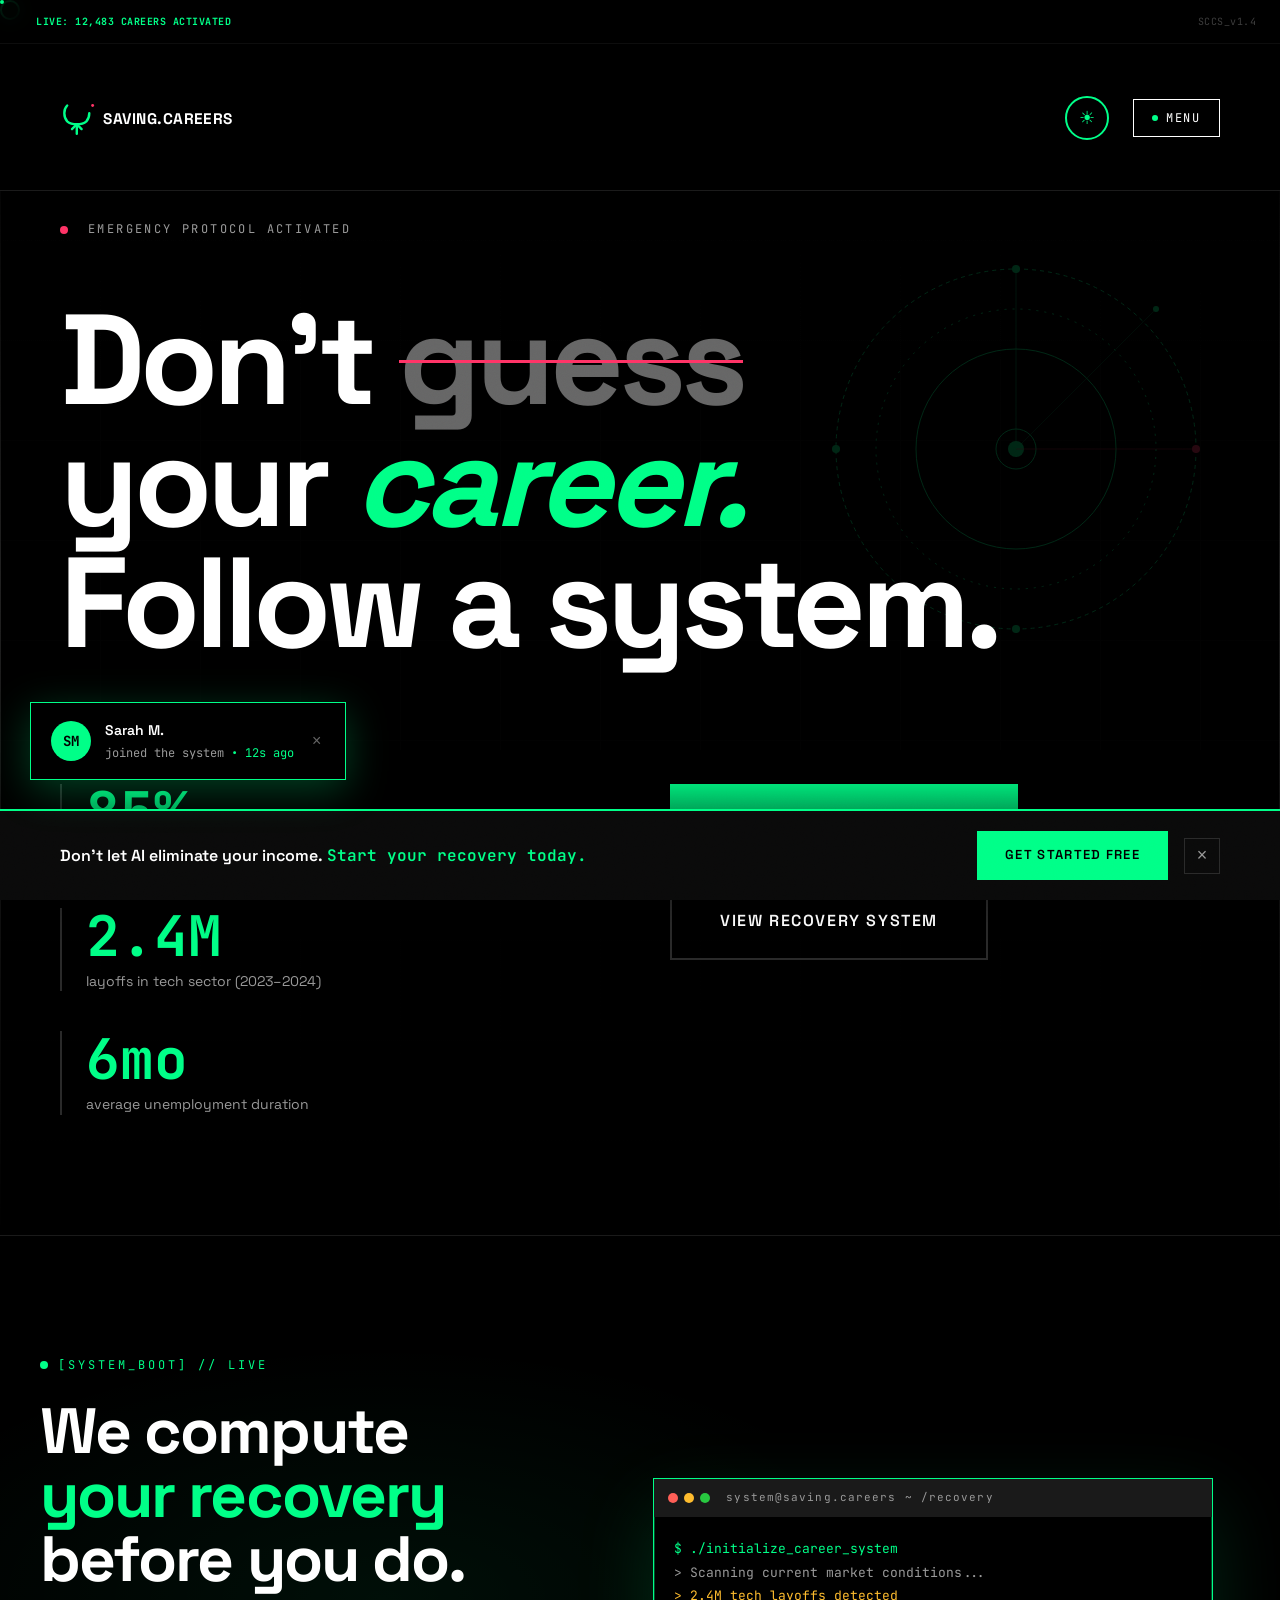
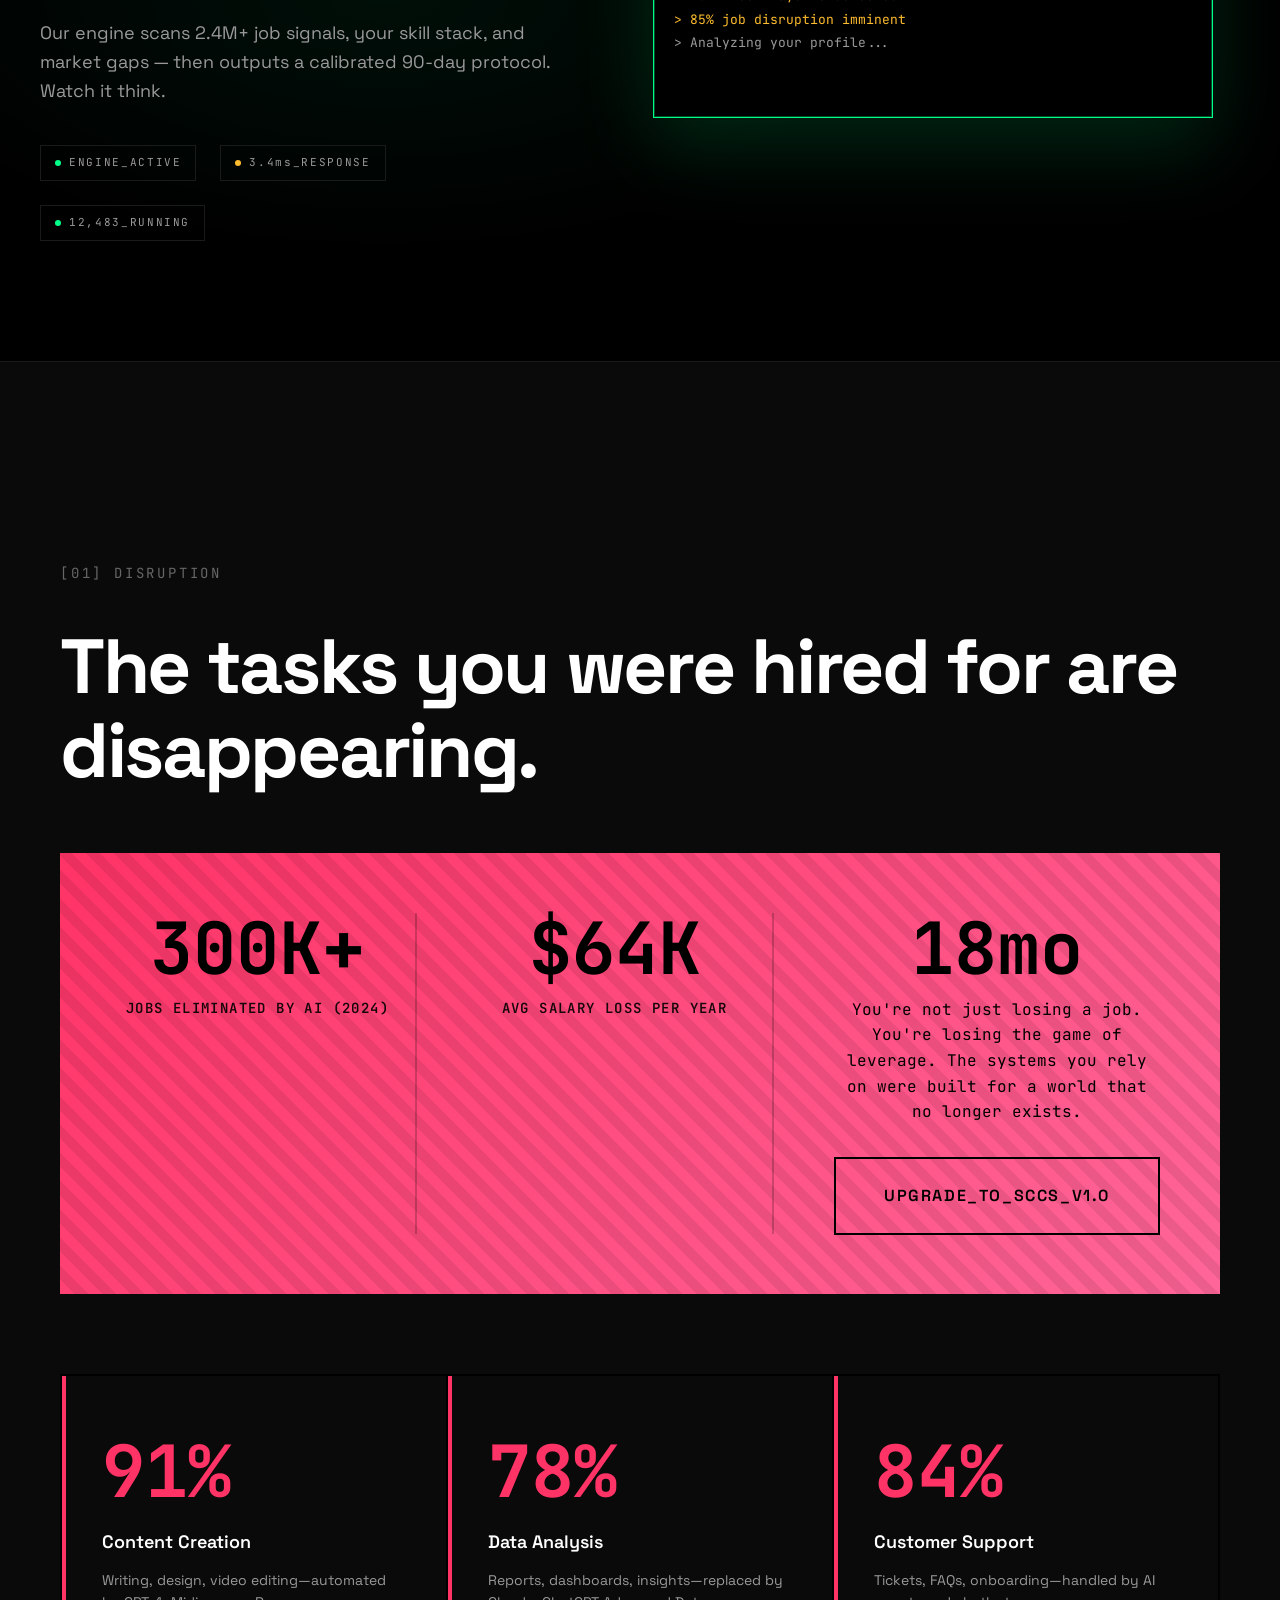
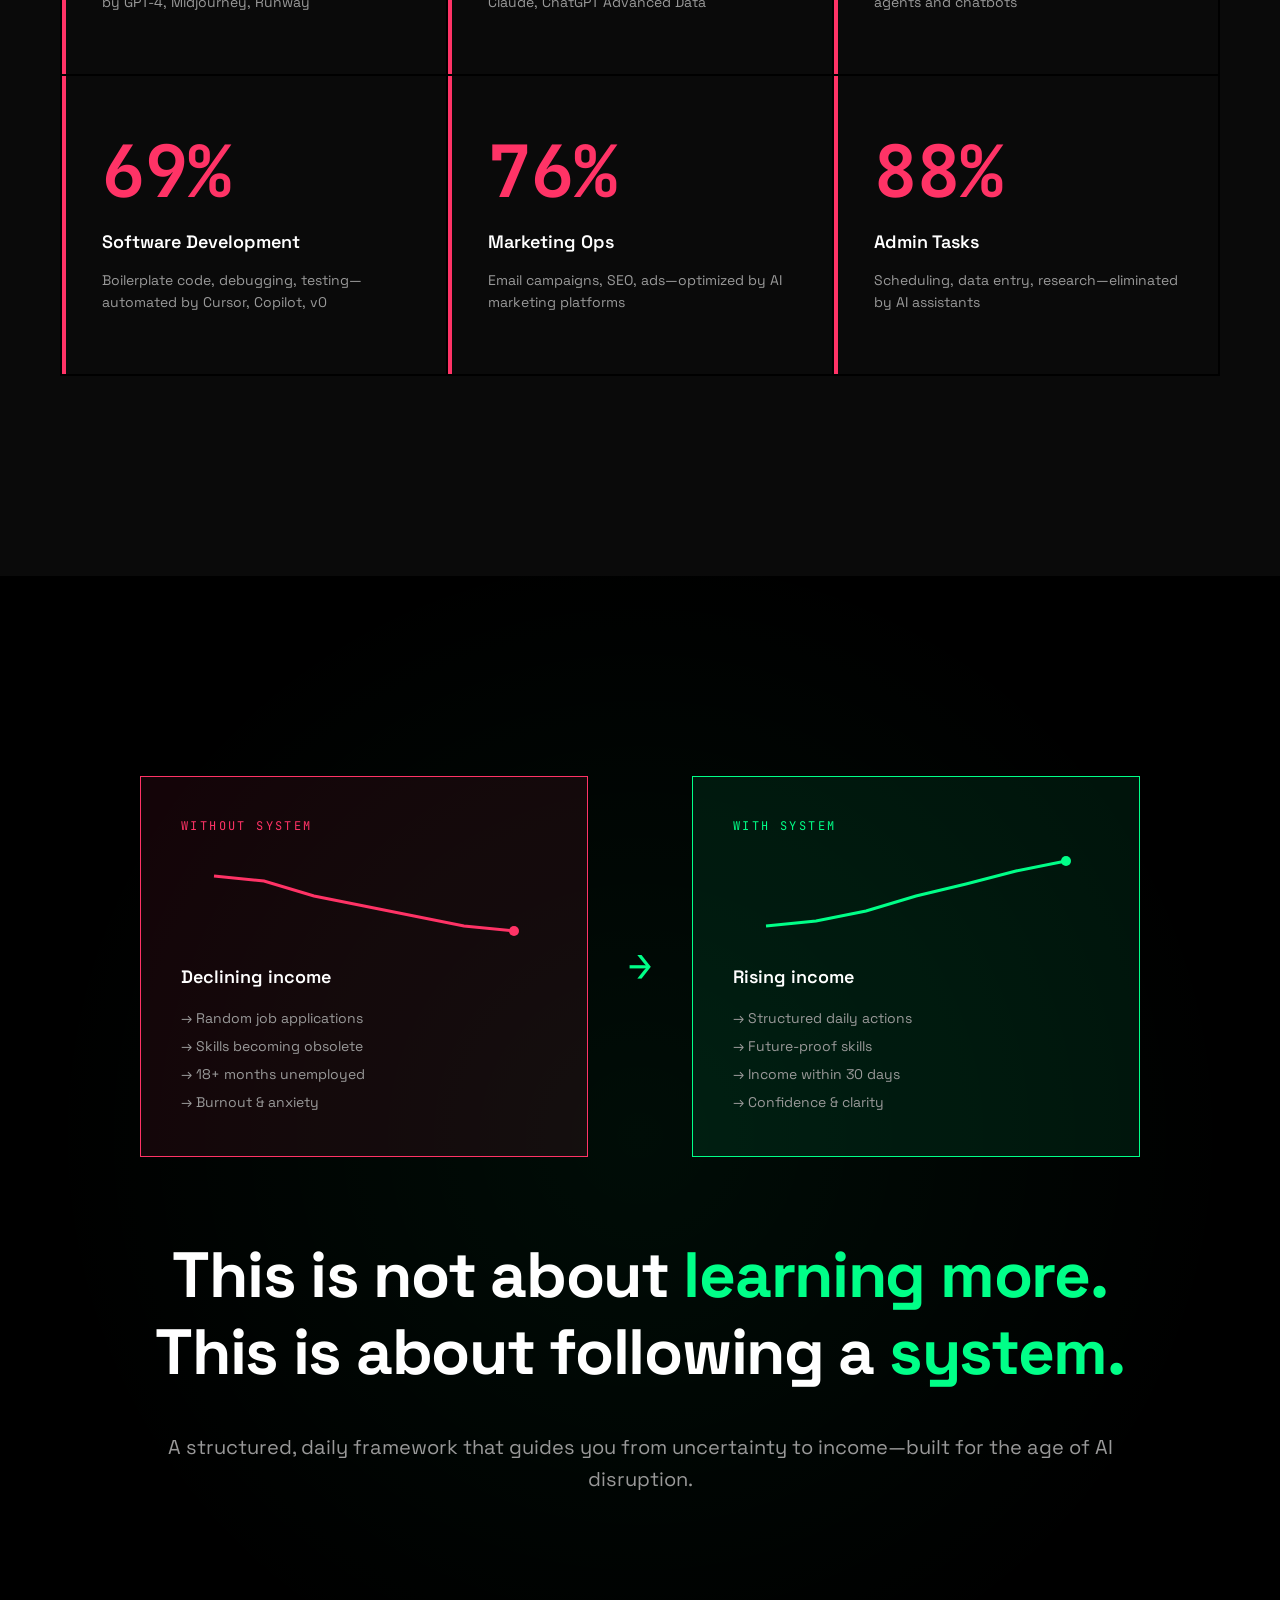
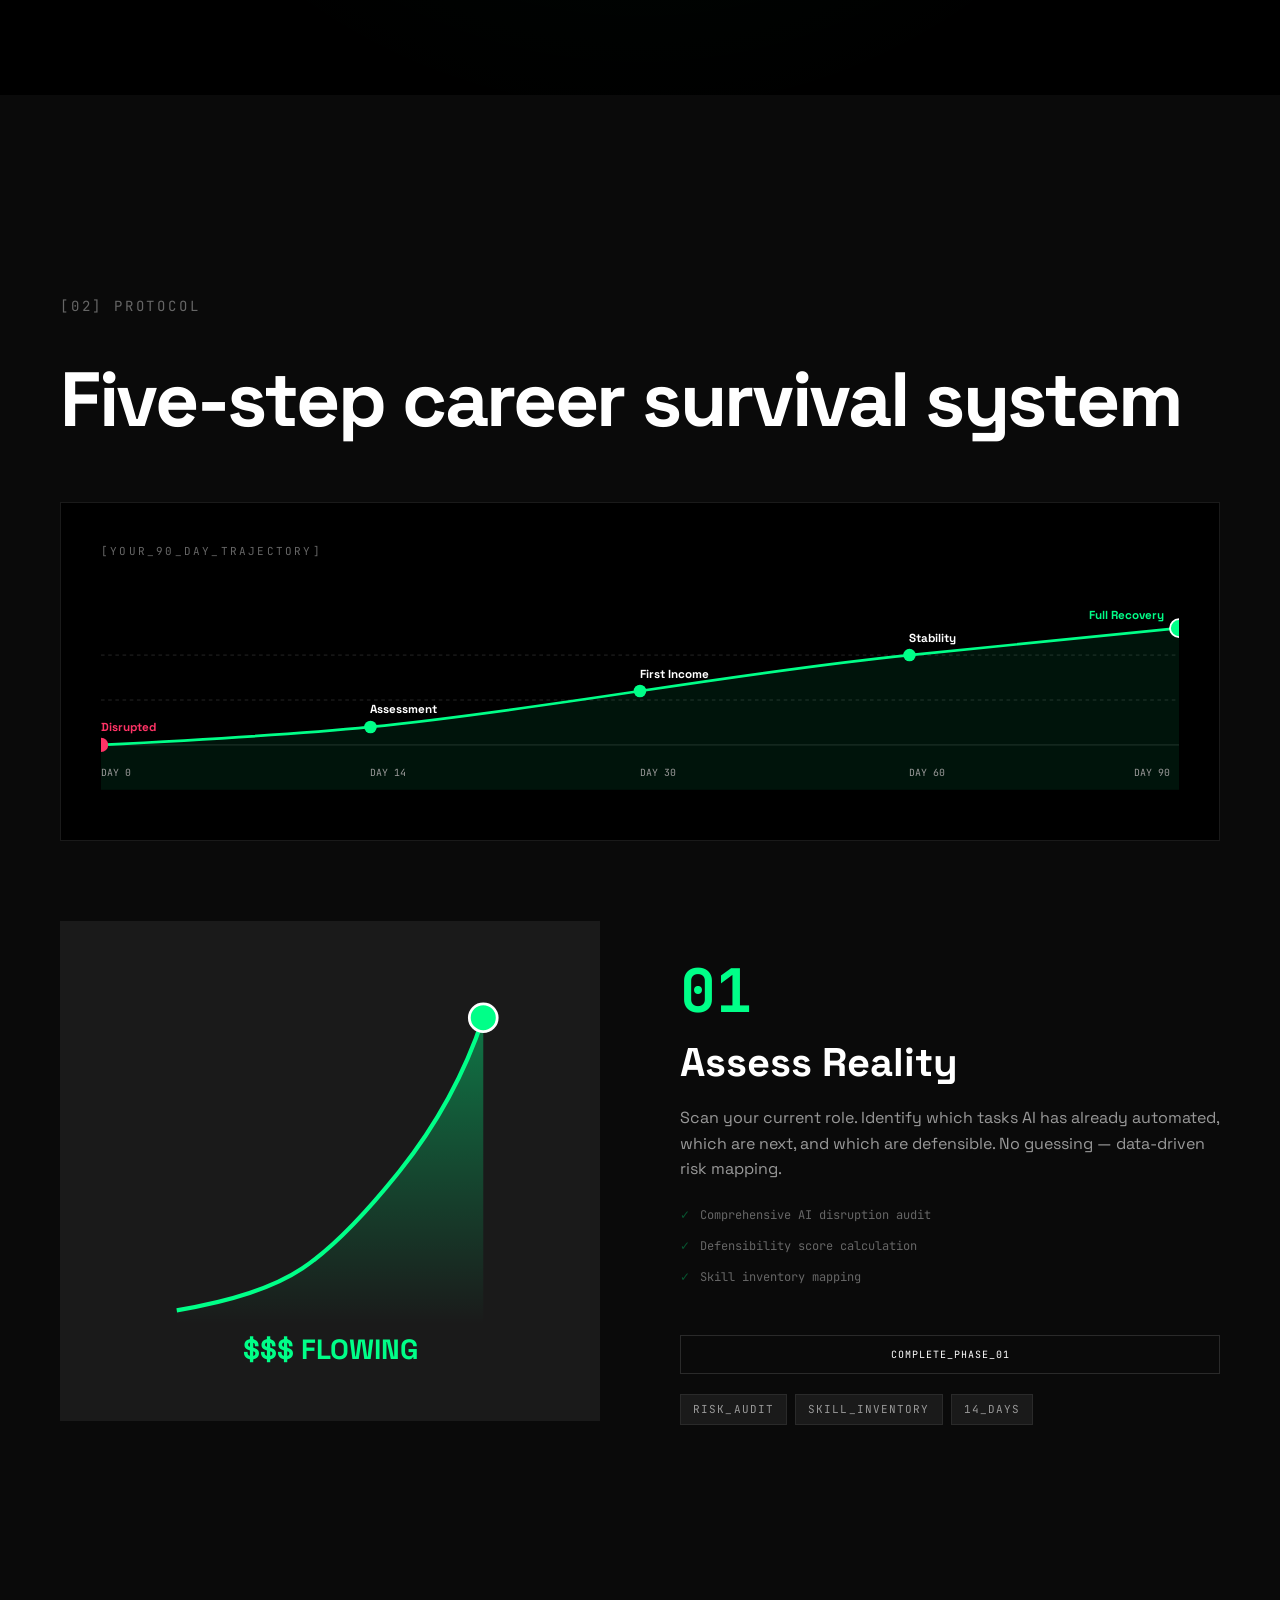
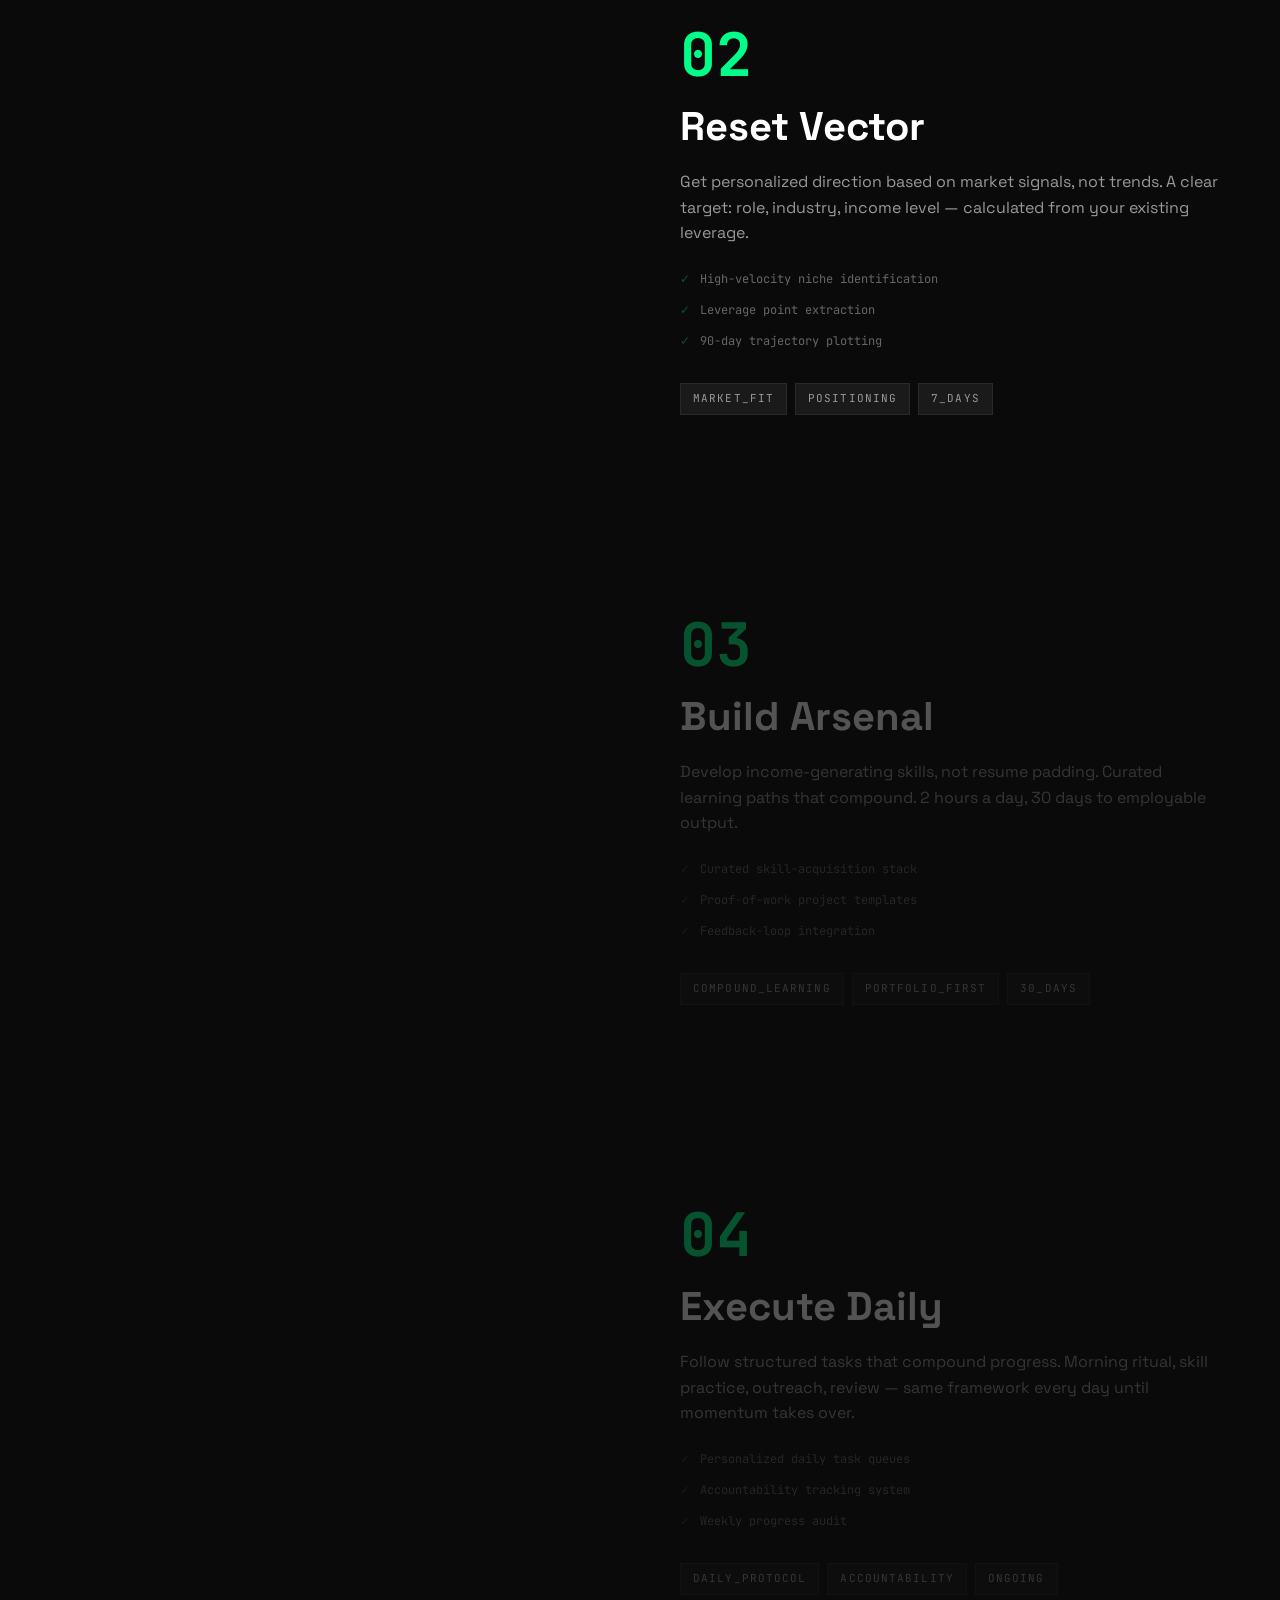
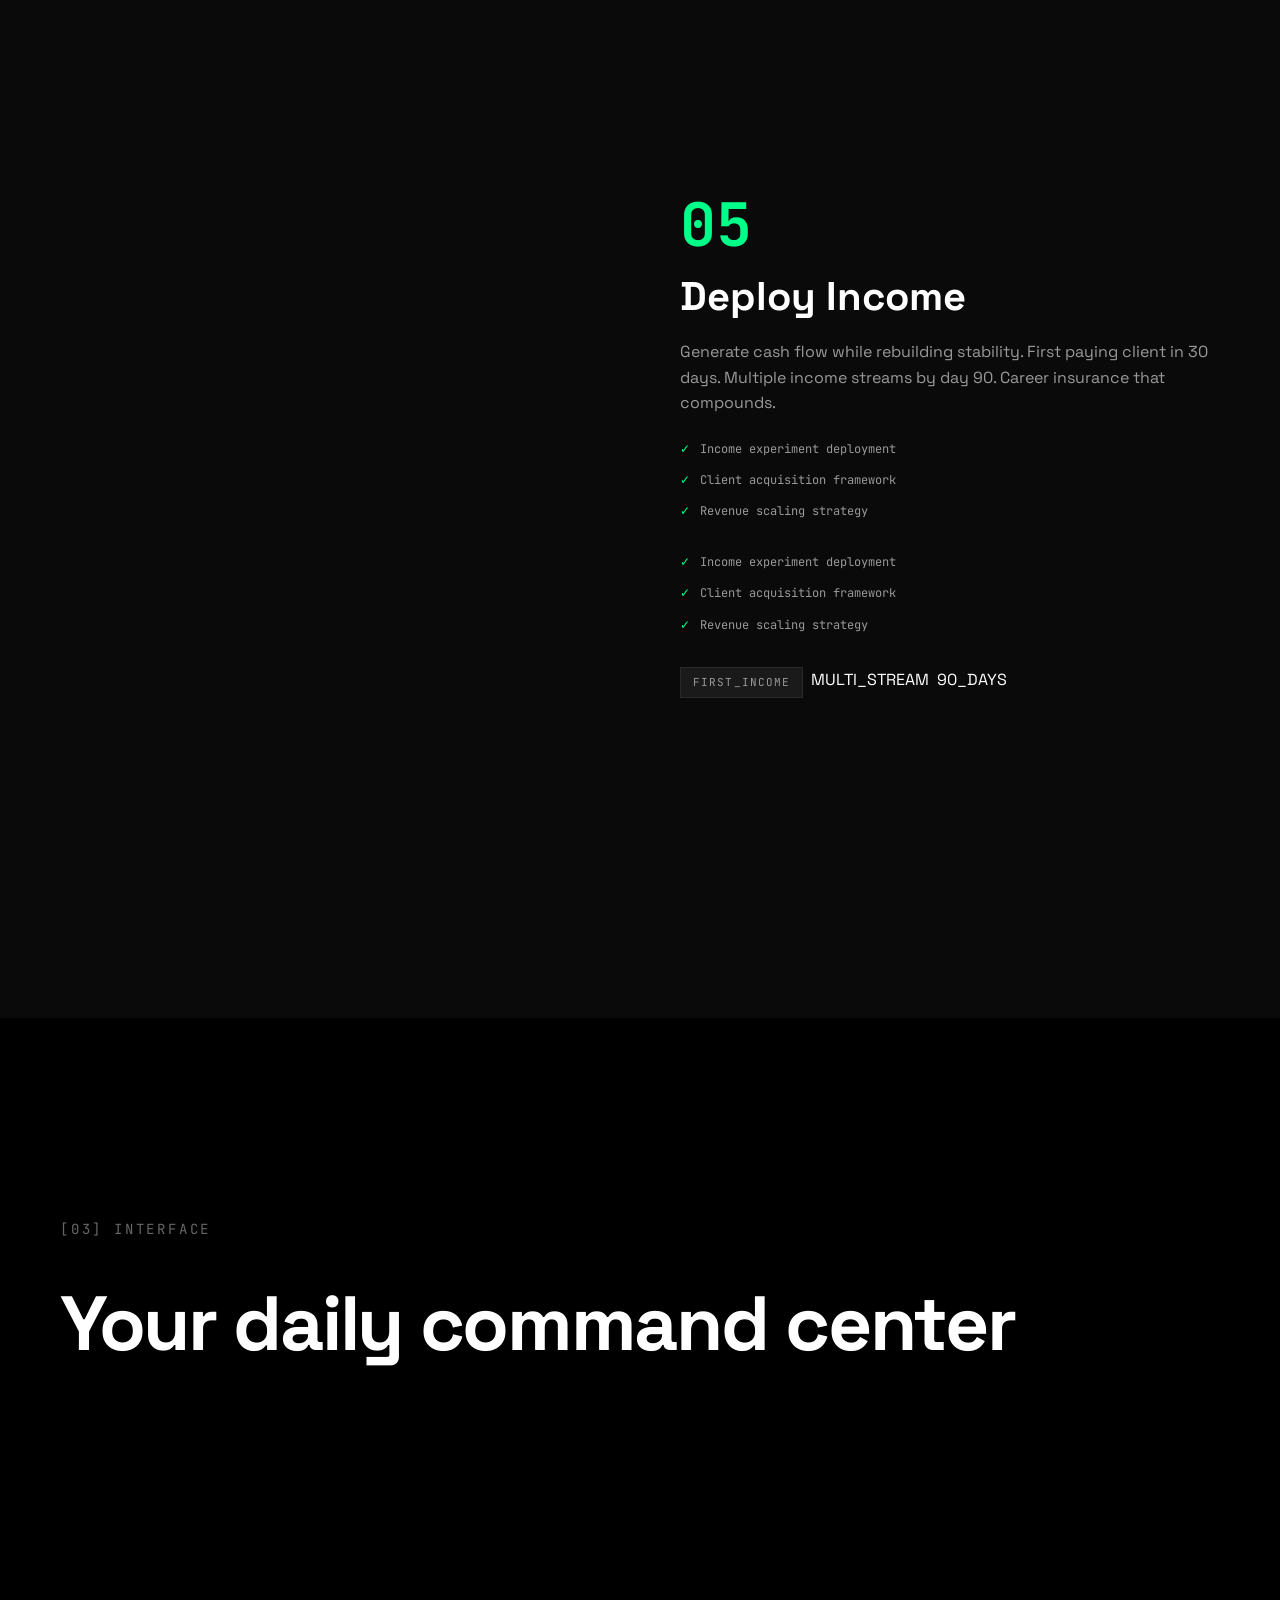
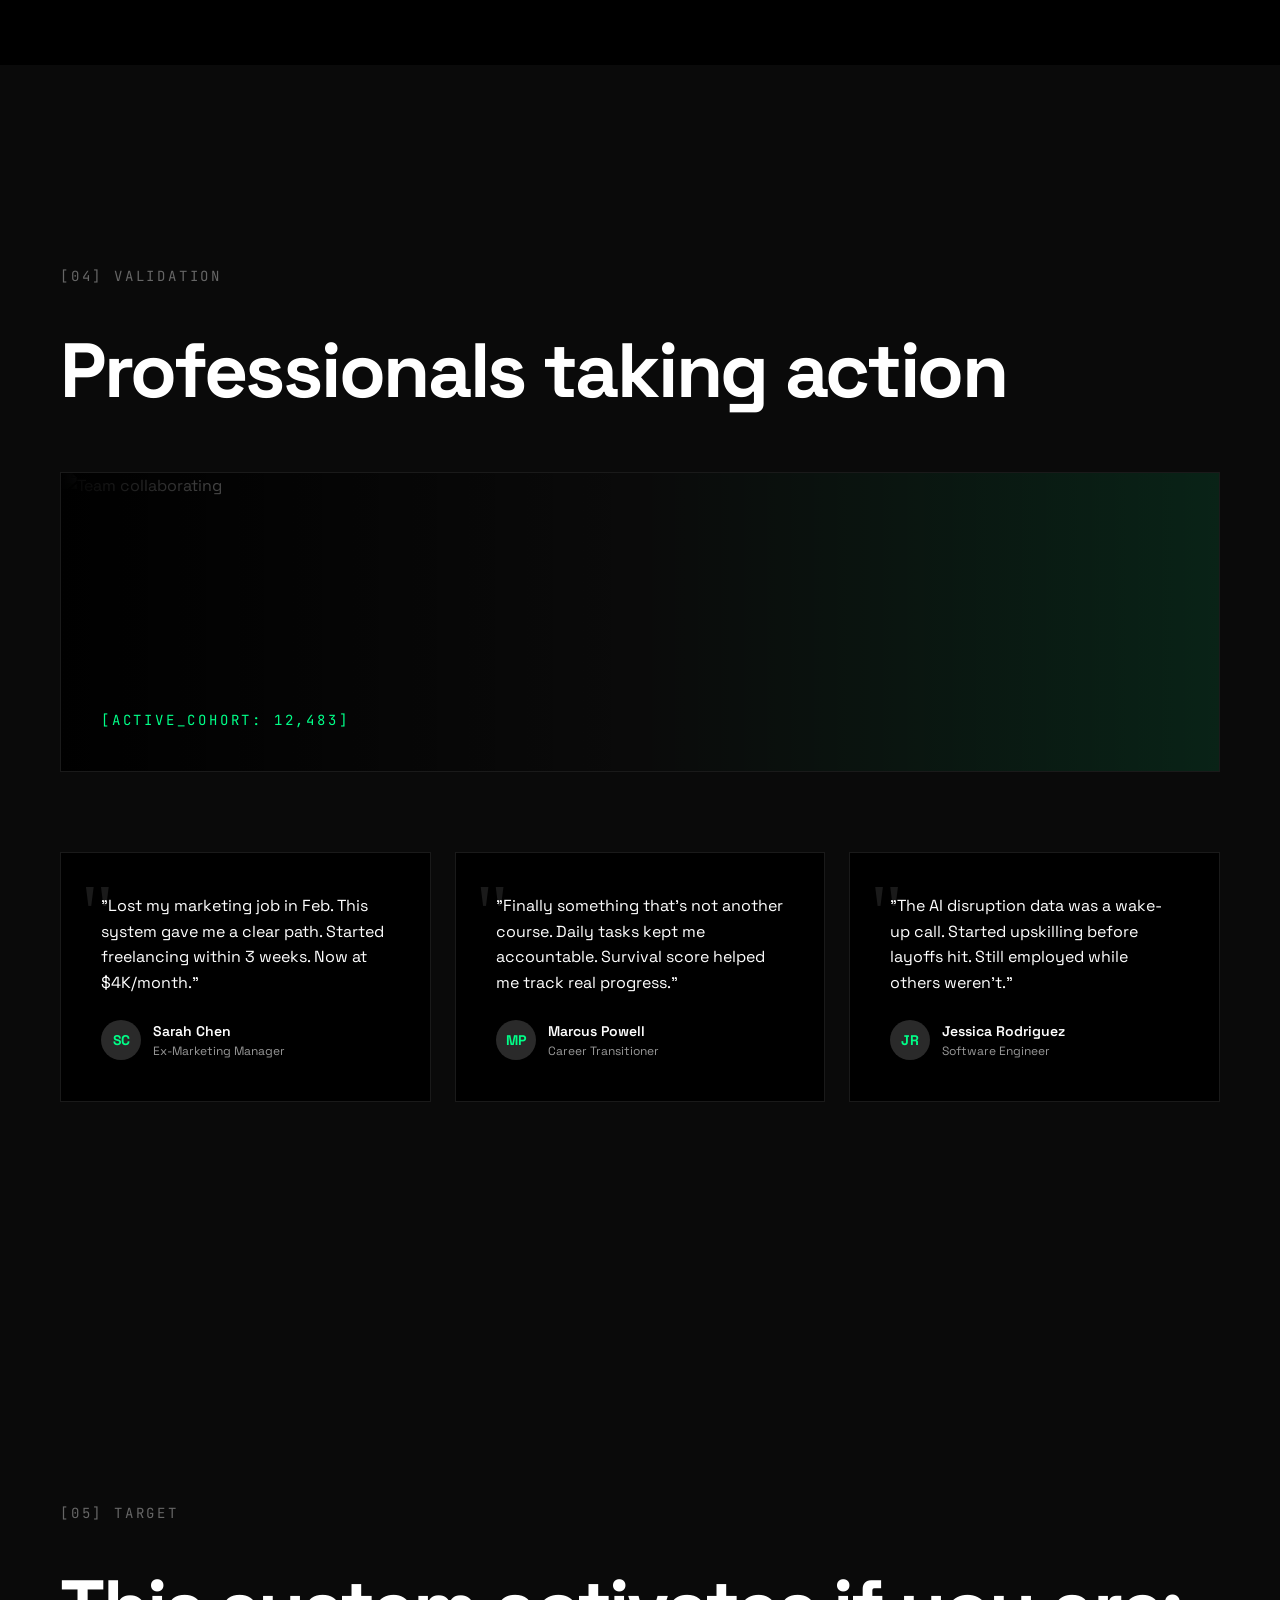
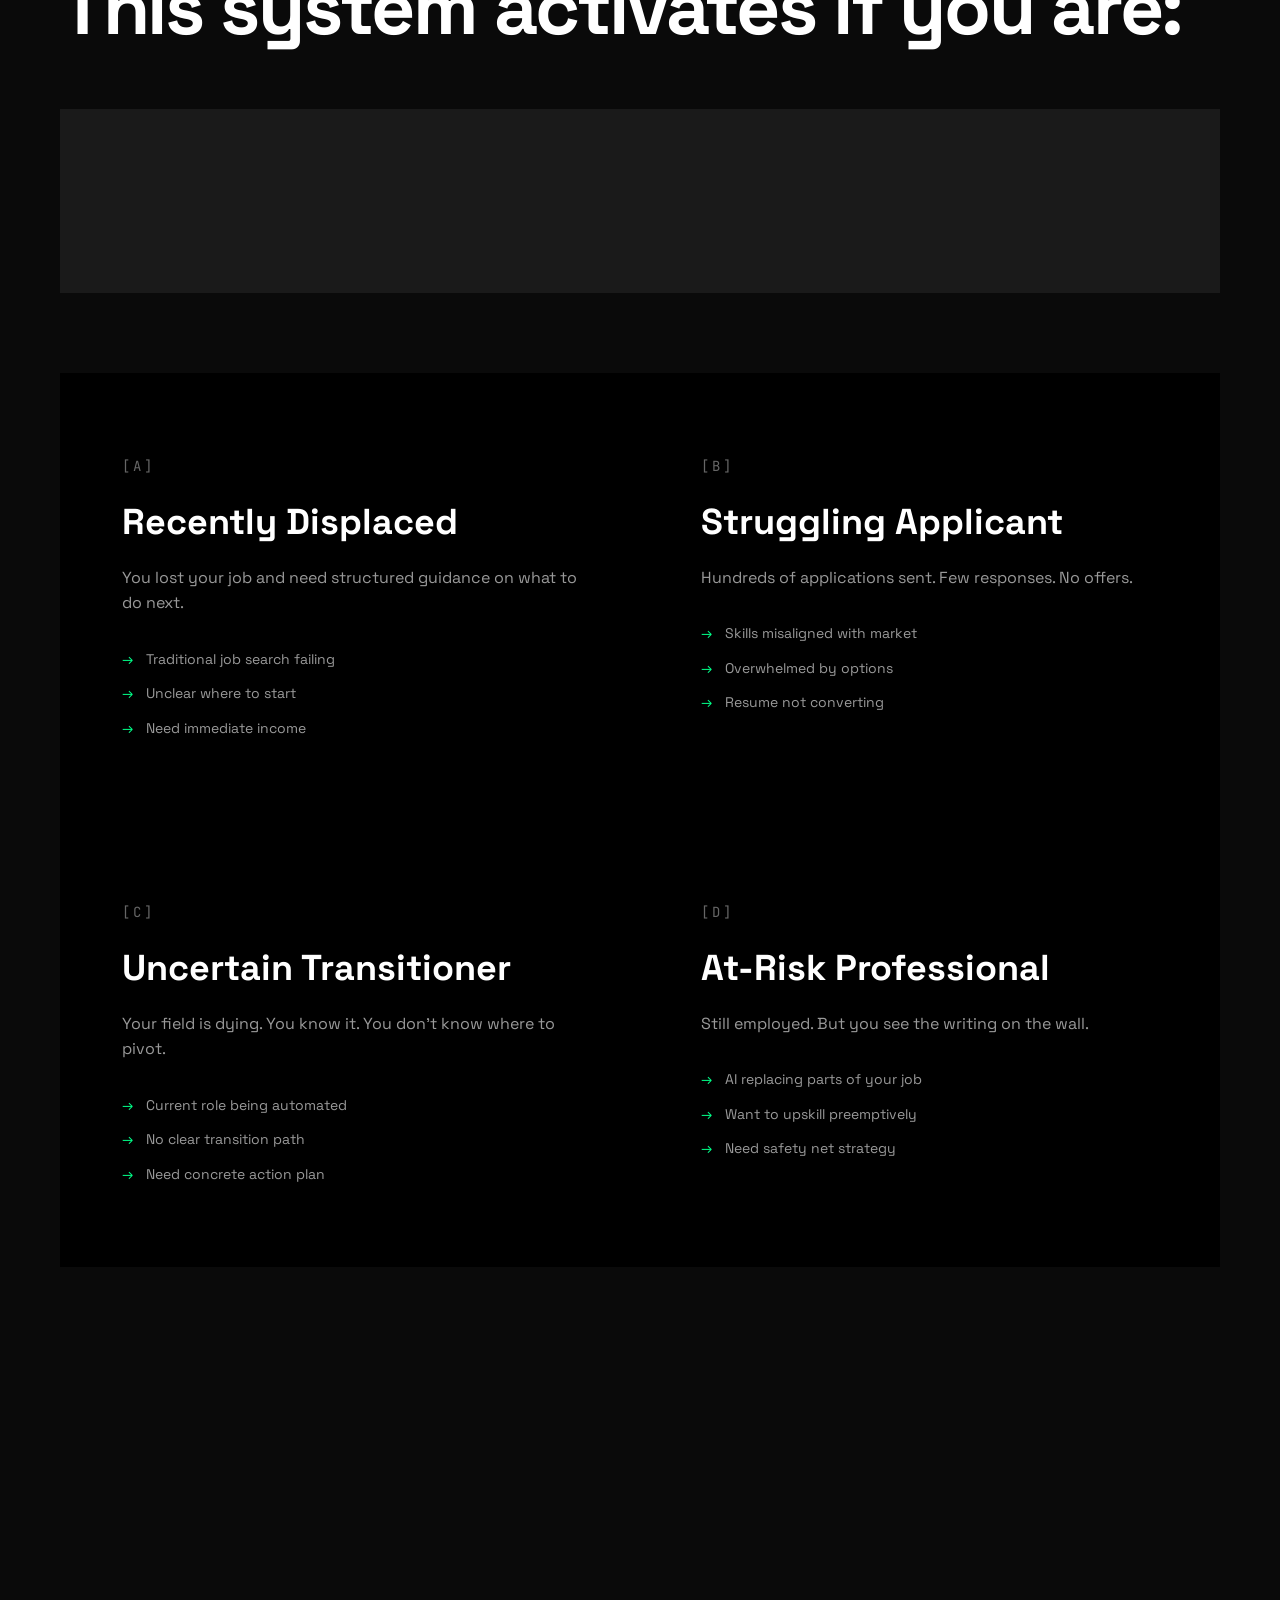
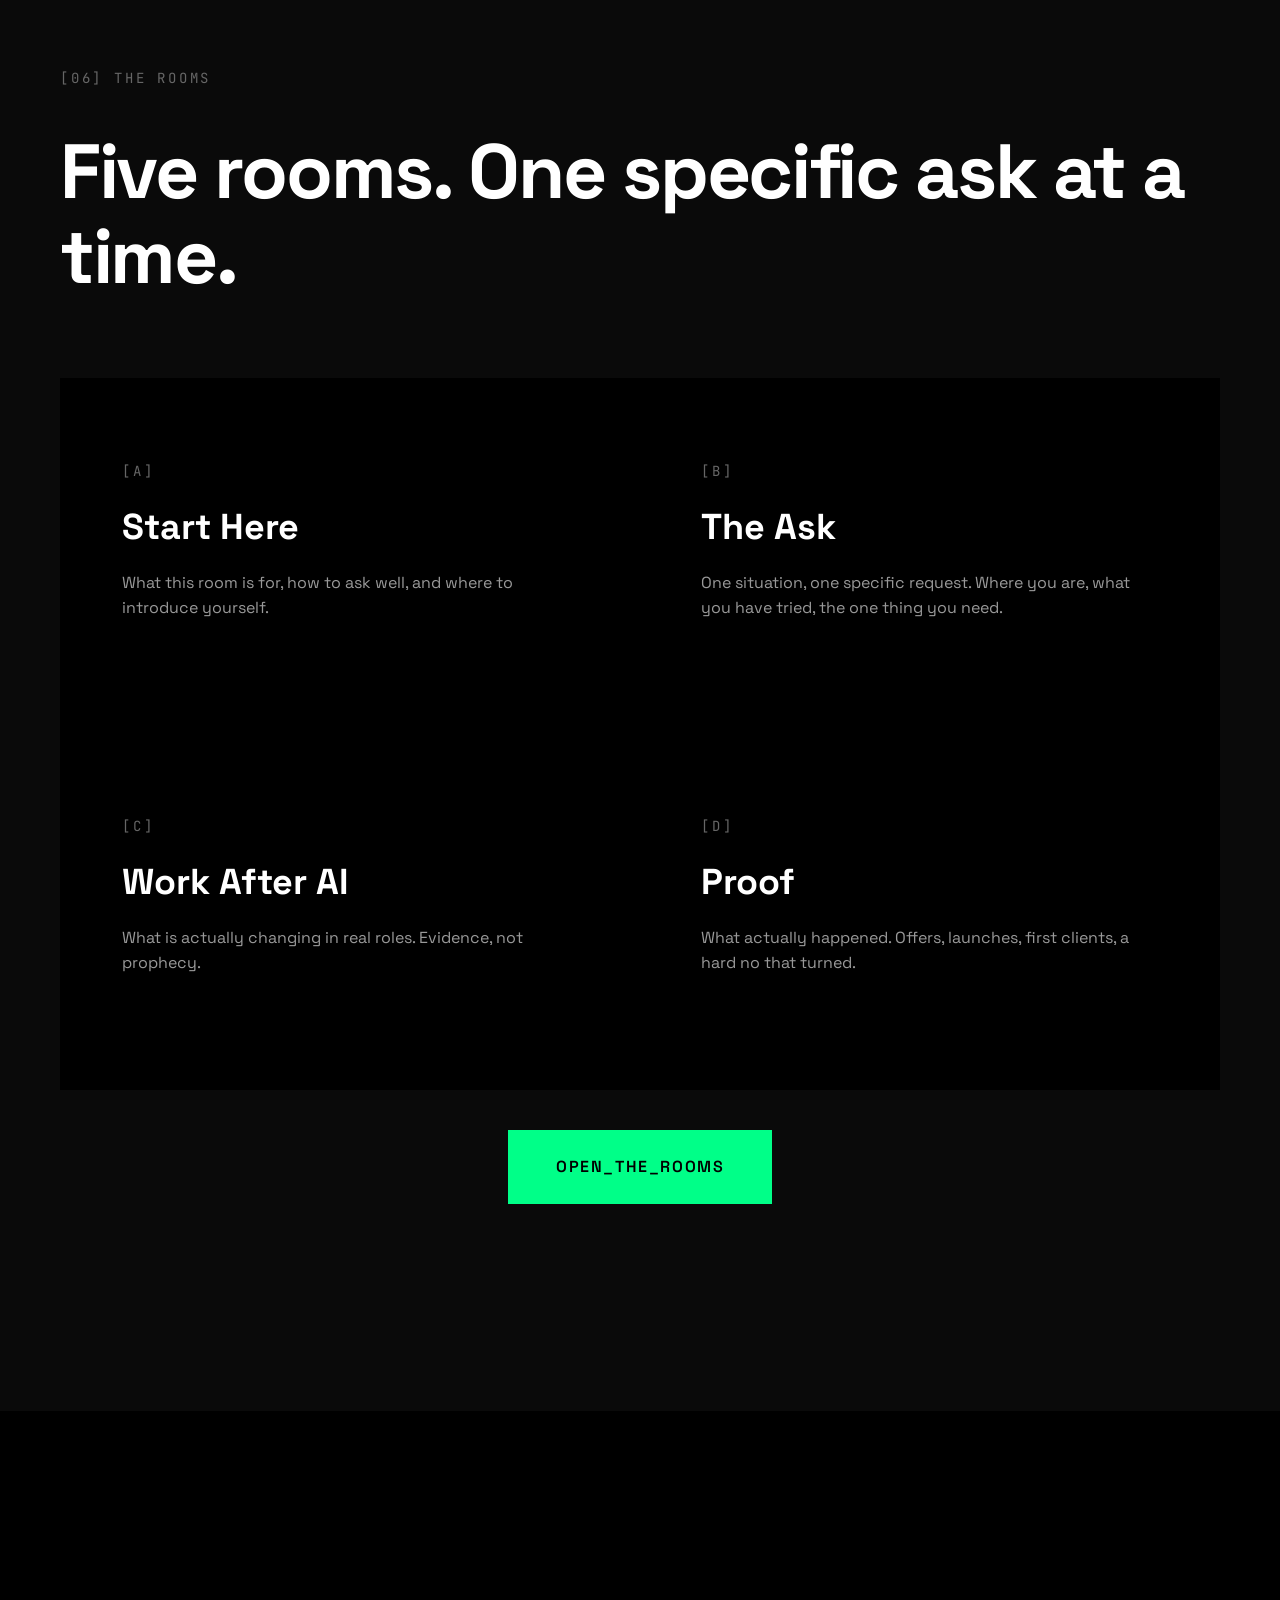
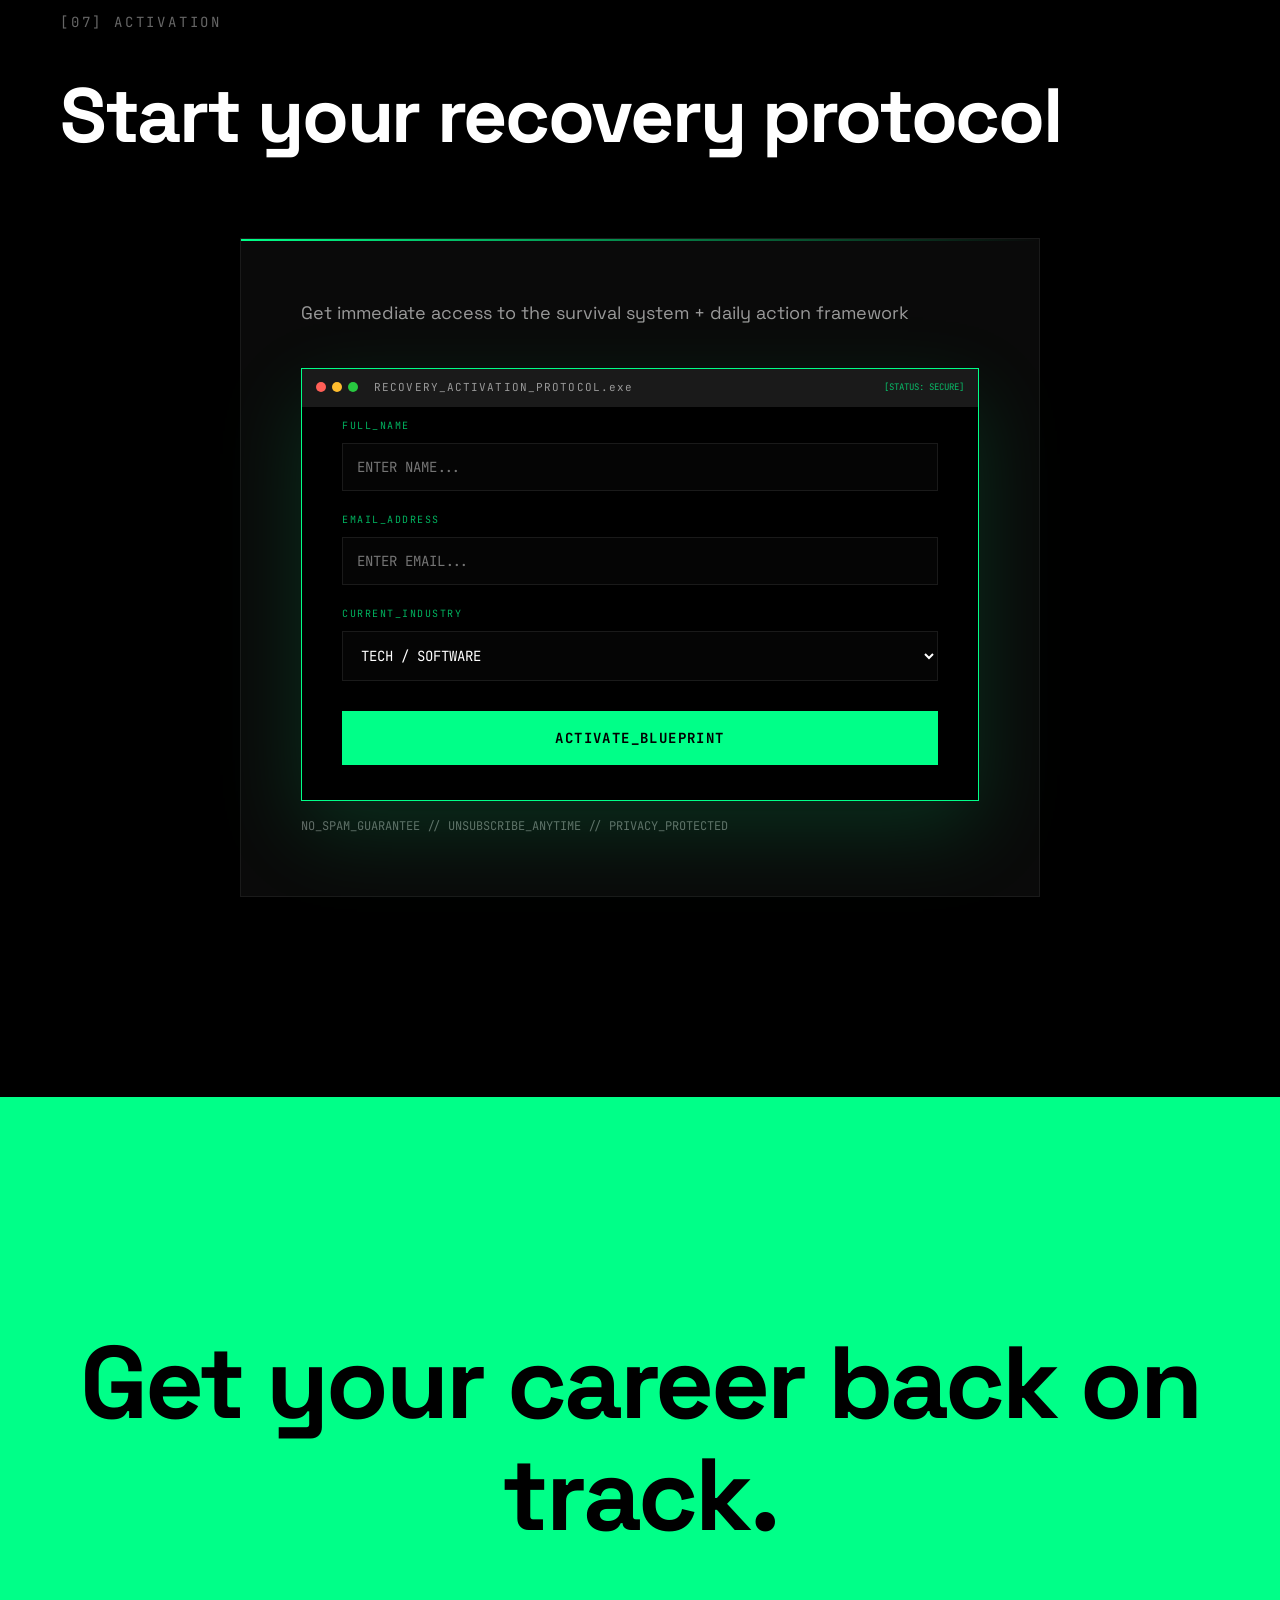
==== commit a0e89caf: "Homepage: add The Rooms section linking into the community Saving.Careers now serves site and commun" ====
--- a/index.html
+++ b/index.html
@@ -2353,8 +2353,45 @@
     </section>
 
     <!-- Email Signup CTA -->
+
+    <!-- The Rooms -->
+    <section class="audience-section fade-in rooms-section">
+      <span class="section-number">[06] THE ROOMS</span>
+      <h2 class="section-title">Five rooms. One specific ask at a time.</h2>
+
+      <div class="audience-grid">
+        <div class="audience-card tilt-card">
+          <div class="audience-number">[A]</div>
+          <div class="audience-title">Start Here</div>
+          <div class="audience-desc">What this room is for, how to ask well, and where to introduce yourself.</div>
+        </div>
+
+        <div class="audience-card tilt-card">
+          <div class="audience-number">[B]</div>
+          <div class="audience-title">The Ask</div>
+          <div class="audience-desc">One situation, one specific request. Where you are, what you have tried, the one thing you need.</div>
+        </div>
+
+        <div class="audience-card tilt-card">
+          <div class="audience-number">[C]</div>
+          <div class="audience-title">Work After AI</div>
+          <div class="audience-desc">What is actually changing in real roles. Evidence, not prophecy.</div>
+        </div>
+
+        <div class="audience-card tilt-card">
+          <div class="audience-number">[D]</div>
+          <div class="audience-title">Proof</div>
+          <div class="audience-desc">What actually happened. Offers, launches, first clients, a hard no that turned.</div>
+        </div>
+      </div>
+
+      <div class="activation-cta" style="margin-top: 40px; text-align: center;">
+        <a href="/groups" class="btn-primary magnetic">OPEN_THE_ROOMS</a>
+      </div>
+    </section>
+
     <section class="email-cta-section fade-in" id="email-signup">
-      <span class="section-number">[06] ACTIVATION</span>
+      <span class="section-number">[07] ACTIVATION</span>
       <h2 class="section-title">Start your recovery protocol</h2>
       
         <div class="email-form-container">
